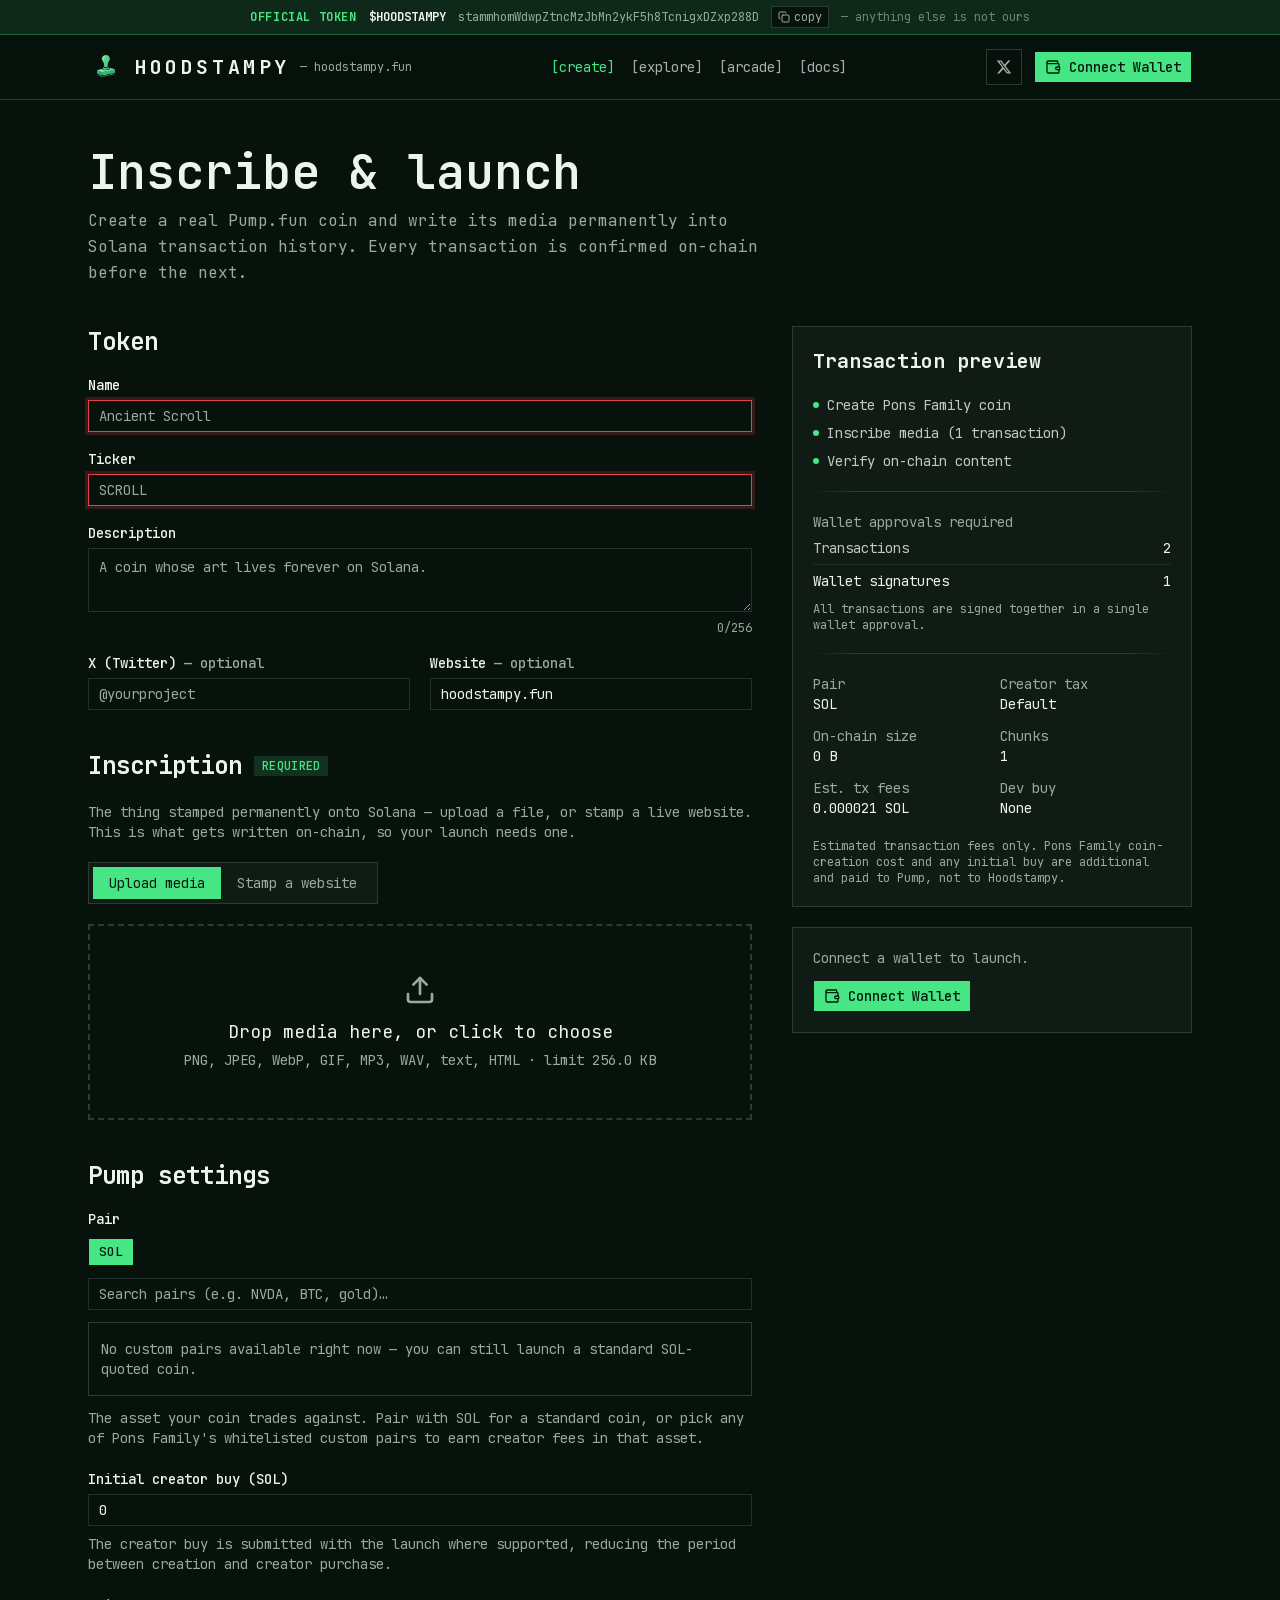
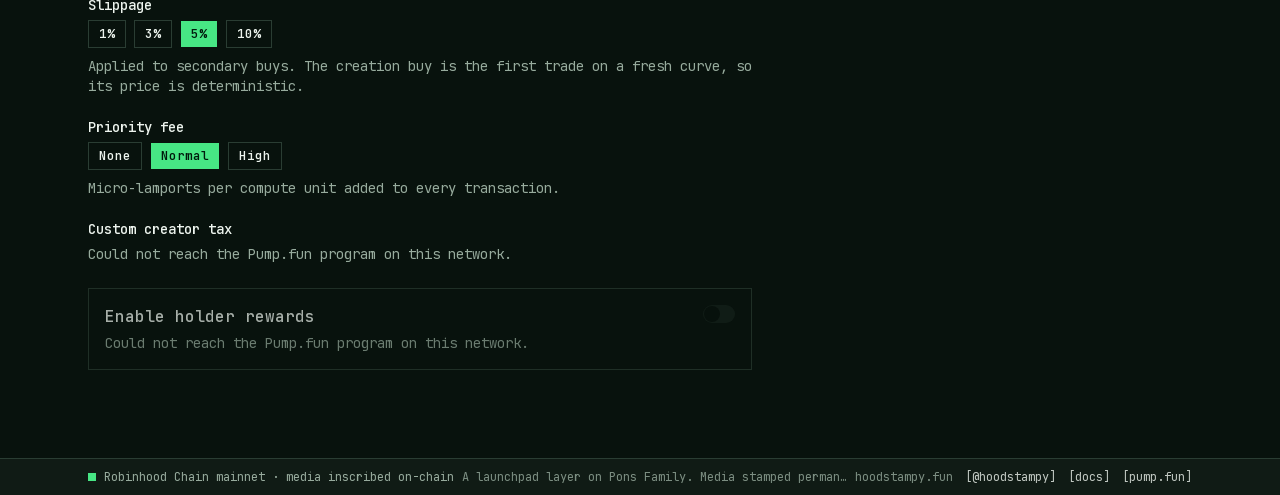
==== create/index.html @ 8aa6ef07 "Initial commit: Rebrand stampy.fun to Hoodstampy (Fix Vercel deploy)" ====
<!DOCTYPE html><html data-dpl-id="dpl_JHpAuzr3EAzLpMGfVhuZUvar9w6V" lang="en" class="jetbrains_mono_7ea1d0f9-module__6GV5LG__variable bg-background"><head><meta charSet="utf-8"/><meta name="viewport" content="width=device-width, initial-scale=1"/><link rel="preload" href="/assets/static/immutable/media/70bc3e132a0a741e-s.p.269kn9uafm0ti.woff2" as="font" crossorigin="" type="font/woff2"/><link rel="preload" as="image" href="/stampy-logo.png?dpl=dpl_JHpAuzr3EAzLpMGfVhuZUvar9w6V"/><link rel="stylesheet" href="/assets/static/immutable/chunks/0mllt7oy7x0sg.css" data-precedence="next"/><link rel="preload" as="script" fetchPriority="low" href="/assets/static/immutable/chunks/1-6nexkas0ve4.js"/><script src="/assets/static/immutable/chunks/2fa6h3xx-tjad.js" async=""></script><script src="/assets/static/immutable/chunks/3s_6slyhed89_.js" async=""></script><script src="/assets/static/immutable/chunks/40auuzo6gck6d.js" async=""></script><script src="/assets/static/immutable/chunks/turbopack-0ezb2askm-xp-.js" async=""></script><script src="/assets/static/immutable/chunks/2iioh_e6-hd6w.js" async="" crossorigin=""></script><script src="/assets/static/immutable/chunks/3nxid_y6b7e55.js" async="" crossorigin=""></script><script src="/assets/static/immutable/chunks/2_0ifntrn2rp6.js" async="" crossorigin=""></script><script src="/assets/static/immutable/chunks/22rjjztni6tfm.js" async="" crossorigin=""></script><script src="/assets/static/immutable/chunks/2w86rm_7s64op.js" async="" crossorigin=""></script><script src="/assets/static/immutable/chunks/20ri4q6pmw8iw.js" async="" crossorigin=""></script><script src="/assets/static/immutable/chunks/2h1fi_jb39t5-.js" async="" crossorigin=""></script><script src="/assets/static/immutable/chunks/1y3f5wk2cm43a.js" async="" crossorigin=""></script><script src="/assets/static/immutable/chunks/11dhwhdbx7qio.js" async="" crossorigin=""></script><script src="/assets/static/immutable/chunks/0b1qdammzdtd-.js" async="" crossorigin=""></script><script src="/assets/static/immutable/chunks/37lt818it0j36.js" async="" crossorigin=""></script><script src="/assets/static/immutable/chunks/1q97o_-gtl4ak.js" async="" crossorigin=""></script><meta name="theme-color" content="#0f1a15"/><meta name="color-scheme" content="dark"/><title>Create — Hoodstampy</title><meta name="description" content="Launch a native Pump.fun coin and inscribe its media permanently on Solana."/><meta name="generator" content="v0.app"/><link rel="icon" href="/stampy-logo.png"/><link rel="apple-touch-icon" href="/stampy-logo.png"/><meta name="next-size-adjust" content=""/><script src="/assets/static/immutable/chunks/0c0hxoamwjsbw.js" noModule=""></script></head><body class="antialiased"><div hidden=""><!--$--><!--/$--></div><div class="flex min-h-screen flex-col"><div class="border-b border-primary/30 bg-primary/10"><div class="mx-auto flex max-w-6xl flex-wrap items-center justify-center gap-x-3 gap-y-1 px-4 py-1.5 text-center font-mono text-xs"><span class="font-bold uppercase tracking-wider text-primary">Official token</span><a href="https://ponsfamily.com/coin/stammhomWdwpZtncMzJbMn2ykF5h8TcnigxDZxp288D" target="_blank" rel="noopener noreferrer" class="font-bold text-foreground underline-offset-2 hover:underline">$<!-- -->HOODSTAMPY</a><span class="hidden max-w-[46ch] truncate text-muted-foreground sm:inline">stammhomWdwpZtncMzJbMn2ykF5h8TcnigxDZxp288D</span><button type="button" aria-label="Copy official token mint address" class="inline-flex items-center gap-1 border border-border bg-background px-1.5 py-0.5 text-muted-foreground transition-colors hover:border-primary/50 hover:text-foreground"><svg xmlns="http://www.w3.org/2000/svg" width="24" height="24" viewBox="0 0 24 24" fill="none" stroke="currentColor" stroke-width="2" stroke-linecap="round" stroke-linejoin="round" class="lucide lucide-copy size-3" aria-hidden="true"><rect width="14" height="14" x="8" y="8" rx="2" ry="2"></rect><path d="M4 16c-1.1 0-2-.9-2-2V4c0-1.1.9-2 2-2h10c1.1 0 2 .9 2 2"></path></svg>copy</button><span class="hidden text-muted-foreground/70 md:inline" aria-hidden="true">— anything else is not ours</span></div></div><header class="sticky top-0 z-40 border-b border-border bg-background/85 backdrop-blur-sm"><div class="mx-auto flex h-16 max-w-6xl items-center justify-between px-4 sm:px-6"><div class="flex items-center gap-6"><a class="flex items-center gap-2.5" aria-label="Hoodstampy home" href="/"><img alt="" aria-hidden="true" width="36" height="36" decoding="async" data-nimg="1" class="size-9" style="color:transparent" src="/stampy-logo.png?dpl=dpl_JHpAuzr3EAzLpMGfVhuZUvar9w6V"/><span class="text-xl font-bold tracking-[0.18em] text-foreground">HOODSTAMPY</span><span class="hidden font-mono text-xs text-muted-foreground sm:inline">— hoodstampy.fun</span></a></div><nav class="hidden items-center gap-4 md:flex" aria-label="Primary"><a class="font-mono text-sm transition-colors text-primary" href="/create">[<!-- -->create<!-- -->]</a><a class="font-mono text-sm transition-colors text-foreground/70 hover:text-primary" href="/explore">[<!-- -->explore<!-- -->]</a><a class="font-mono text-sm transition-colors text-foreground/70 hover:text-primary" href="/games">[<!-- -->arcade<!-- -->]</a><a class="font-mono text-sm transition-colors text-foreground/70 hover:text-primary" href="/docs">[<!-- -->docs<!-- -->]</a></nav><div class="flex items-center gap-3"><a href="https://x.com/hoodstampy" target="_blank" rel="noopener noreferrer" aria-label="Hoodstampy on X (@hoodstampy)" class="inline-flex size-9 items-center justify-center rounded-sm border border-border text-foreground/70 transition-colors hover:text-primary"><svg viewBox="0 0 24 24" fill="currentColor" aria-hidden="true" class="size-4"><path d="M18.244 2.25h3.308l-7.227 8.26 8.502 11.24H16.17l-5.214-6.817L4.99 21.75H1.68l7.73-8.835L1.254 2.25H8.08l4.713 6.231 5.45-6.231Zm-1.161 17.52h1.833L7.084 4.126H5.117L17.083 19.77Z"></path></svg></a><div class="hidden sm:block"><button type="button" tabindex="0" data-slot="button" class="group/button inline-flex shrink-0 items-center justify-center rounded-lg border border-transparent bg-clip-padding text-sm font-medium whitespace-nowrap transition-all outline-none select-none focus-visible:border-ring focus-visible:ring-3 focus-visible:ring-ring/50 active:not-aria-[haspopup]:translate-y-px disabled:pointer-events-none disabled:opacity-50 aria-invalid:border-destructive aria-invalid:ring-3 aria-invalid:ring-destructive/20 dark:aria-invalid:border-destructive/50 dark:aria-invalid:ring-destructive/40 [&amp;_svg]:pointer-events-none [&amp;_svg]:shrink-0 [&amp;_svg:not([class*=&#x27;size-&#x27;])]:size-4 bg-primary text-primary-foreground hover:bg-primary/80 h-8 px-2.5 has-data-[icon=inline-end]:pr-2 has-data-[icon=inline-start]:pl-2 gap-2"><svg xmlns="http://www.w3.org/2000/svg" width="24" height="24" viewBox="0 0 24 24" fill="none" stroke="currentColor" stroke-width="2" stroke-linecap="round" stroke-linejoin="round" class="lucide lucide-wallet size-4" aria-hidden="true"><path d="M19 7V4a1 1 0 0 0-1-1H5a2 2 0 0 0 0 4h15a1 1 0 0 1 1 1v4h-3a2 2 0 0 0 0 4h3a1 1 0 0 0 1-1v-2a1 1 0 0 0-1-1"></path><path d="M3 5v14a2 2 0 0 0 2 2h15a1 1 0 0 0 1-1v-4"></path></svg>Connect Wallet</button></div><button class="inline-flex size-9 items-center justify-center rounded-sm border border-border md:hidden" aria-label="Open menu" aria-expanded="false"><svg xmlns="http://www.w3.org/2000/svg" width="24" height="24" viewBox="0 0 24 24" fill="none" stroke="currentColor" stroke-width="2" stroke-linecap="round" stroke-linejoin="round" class="lucide lucide-menu size-5" aria-hidden="true"><path d="M4 5h16"></path><path d="M4 12h16"></path><path d="M4 19h16"></path></svg></button></div></div></header><main class="flex-1"><div class="mx-auto max-w-6xl px-4 py-12 sm:px-6"><header class="mb-10 max-w-2xl"><h1 class="font-serif text-4xl font-semibold text-foreground sm:text-5xl">Inscribe &amp; launch</h1><p class="mt-3 leading-relaxed text-muted-foreground">Create a real Pump.fun coin and write its media permanently into Solana transaction history. Every transaction is confirmed on-chain before the next.</p></header><div class="grid gap-10 lg:grid-cols-[1fr_400px]"><div class="space-y-10"><section class="space-y-5"><h2 class="font-serif text-2xl text-foreground">Token</h2><div class="space-y-2"><label data-slot="label" class="flex items-center gap-2 text-sm leading-none font-medium select-none group-data-[disabled=true]:pointer-events-none group-data-[disabled=true]:opacity-50 peer-disabled:cursor-not-allowed peer-disabled:opacity-50" for="name">Name</label><input id="name" data-slot="input" maxLength="64" placeholder="Ancient Scroll" aria-invalid="true" class="h-8 w-full min-w-0 rounded-lg border border-input bg-transparent px-2.5 py-1 text-base transition-colors outline-none file:inline-flex file:h-6 file:border-0 file:bg-transparent file:text-sm file:font-medium file:text-foreground placeholder:text-muted-foreground focus-visible:border-ring focus-visible:ring-3 focus-visible:ring-ring/50 disabled:pointer-events-none disabled:cursor-not-allowed disabled:bg-input/50 disabled:opacity-50 aria-invalid:border-destructive aria-invalid:ring-3 aria-invalid:ring-destructive/20 md:text-sm dark:bg-input/30 dark:disabled:bg-input/80 dark:aria-invalid:border-destructive/50 dark:aria-invalid:ring-destructive/40" value=""/></div><div class="space-y-2"><label data-slot="label" class="flex items-center gap-2 text-sm leading-none font-medium select-none group-data-[disabled=true]:pointer-events-none group-data-[disabled=true]:opacity-50 peer-disabled:cursor-not-allowed peer-disabled:opacity-50" for="symbol">Ticker</label><input id="symbol" data-slot="input" maxLength="16" placeholder="SCROLL" aria-invalid="true" class="h-8 w-full min-w-0 rounded-lg border border-input bg-transparent px-2.5 py-1 text-base transition-colors outline-none file:inline-flex file:h-6 file:border-0 file:bg-transparent file:text-sm file:font-medium file:text-foreground placeholder:text-muted-foreground focus-visible:border-ring focus-visible:ring-3 focus-visible:ring-ring/50 disabled:pointer-events-none disabled:cursor-not-allowed disabled:bg-input/50 disabled:opacity-50 aria-invalid:border-destructive aria-invalid:ring-3 aria-invalid:ring-destructive/20 md:text-sm dark:bg-input/30 dark:disabled:bg-input/80 dark:aria-invalid:border-destructive/50 dark:aria-invalid:ring-destructive/40 font-mono" value=""/></div><div class="space-y-2"><label data-slot="label" class="flex items-center gap-2 text-sm leading-none font-medium select-none group-data-[disabled=true]:pointer-events-none group-data-[disabled=true]:opacity-50 peer-disabled:cursor-not-allowed peer-disabled:opacity-50" for="description">Description</label><textarea data-slot="textarea" class="flex field-sizing-content min-h-16 w-full rounded-lg border border-input bg-transparent px-2.5 py-2 text-base transition-colors outline-none placeholder:text-muted-foreground focus-visible:border-ring focus-visible:ring-3 focus-visible:ring-ring/50 disabled:cursor-not-allowed disabled:bg-input/50 disabled:opacity-50 aria-invalid:border-destructive aria-invalid:ring-3 aria-invalid:ring-destructive/20 md:text-sm dark:bg-input/30 dark:disabled:bg-input/80 dark:aria-invalid:border-destructive/50 dark:aria-invalid:ring-destructive/40" id="description" maxLength="256" placeholder="A coin whose art lives forever on Solana." rows="3"></textarea><p class="text-right text-xs text-muted-foreground">0<!-- -->/256</p></div><div class="grid gap-5 sm:grid-cols-2"><div class="space-y-2"><label data-slot="label" class="flex items-center gap-2 text-sm leading-none font-medium select-none group-data-[disabled=true]:pointer-events-none group-data-[disabled=true]:opacity-50 peer-disabled:cursor-not-allowed peer-disabled:opacity-50" for="twitter">X (Twitter) <span class="text-muted-foreground">— optional</span></label><input id="twitter" data-slot="input" placeholder="@yourproject" inputMode="url" aria-invalid="false" class="h-8 w-full min-w-0 rounded-lg border border-input bg-transparent px-2.5 py-1 text-base transition-colors outline-none file:inline-flex file:h-6 file:border-0 file:bg-transparent file:text-sm file:font-medium file:text-foreground placeholder:text-muted-foreground focus-visible:border-ring focus-visible:ring-3 focus-visible:ring-ring/50 disabled:pointer-events-none disabled:cursor-not-allowed disabled:bg-input/50 disabled:opacity-50 aria-invalid:border-destructive aria-invalid:ring-3 aria-invalid:ring-destructive/20 md:text-sm dark:bg-input/30 dark:disabled:bg-input/80 dark:aria-invalid:border-destructive/50 dark:aria-invalid:ring-destructive/40" value=""/></div><div class="space-y-2"><label data-slot="label" class="flex items-center gap-2 text-sm leading-none font-medium select-none group-data-[disabled=true]:pointer-events-none group-data-[disabled=true]:opacity-50 peer-disabled:cursor-not-allowed peer-disabled:opacity-50" for="website">Website <span class="text-muted-foreground">— optional</span></label><input id="website" data-slot="input" placeholder="yourproject.com" inputMode="url" aria-invalid="false" class="h-8 w-full min-w-0 rounded-lg border border-input bg-transparent px-2.5 py-1 text-base transition-colors outline-none file:inline-flex file:h-6 file:border-0 file:bg-transparent file:text-sm file:font-medium file:text-foreground placeholder:text-muted-foreground focus-visible:border-ring focus-visible:ring-3 focus-visible:ring-ring/50 disabled:pointer-events-none disabled:cursor-not-allowed disabled:bg-input/50 disabled:opacity-50 aria-invalid:border-destructive aria-invalid:ring-3 aria-invalid:ring-destructive/20 md:text-sm dark:bg-input/30 dark:disabled:bg-input/80 dark:aria-invalid:border-destructive/50 dark:aria-invalid:ring-destructive/40" value="hoodstampy.fun"/></div></div></section><section class="space-y-5"><div class="flex items-center gap-3"><h2 class="font-serif text-2xl text-foreground">Inscription</h2><span class="rounded-sm bg-primary/15 px-2 py-0.5 text-xs font-medium uppercase tracking-wide text-primary">Required</span></div><p class="text-sm text-muted-foreground">The thing stamped permanently onto Solana — upload a file, or stamp a live website. This is what gets written on-chain, so your launch needs one.</p><div role="tablist" aria-label="Inscription source" class="inline-flex rounded-md border border-border bg-card p-1"><button role="tab" type="button" aria-selected="true" class="rounded-sm px-4 py-1.5 text-sm transition-colors bg-primary text-primary-foreground">Upload media</button><button role="tab" type="button" aria-selected="false" class="rounded-sm px-4 py-1.5 text-sm transition-colors text-muted-foreground hover:text-foreground">Stamp a website</button></div><div class="space-y-4"><div role="button" tabindex="0" class="flex cursor-pointer flex-col items-center justify-center gap-3 rounded-md border-2 border-dashed px-6 py-12 text-center transition-colors border-border hover:border-primary/60"><svg xmlns="http://www.w3.org/2000/svg" width="24" height="24" viewBox="0 0 24 24" fill="none" stroke="currentColor" stroke-width="2" stroke-linecap="round" stroke-linejoin="round" class="lucide lucide-upload size-8 text-muted-foreground" aria-hidden="true"><path d="M12 3v12"></path><path d="m17 8-5-5-5 5"></path><path d="M21 15v4a2 2 0 0 1-2 2H5a2 2 0 0 1-2-2v-4"></path></svg><div><p class="text-lg text-foreground">Drop media here, or click to choose</p><p class="mt-1 text-sm text-muted-foreground">PNG, JPEG, WebP, GIF, MP3, WAV, text, HTML · limit 256.0 KB</p></div><input type="file" accept="image/png,image/jpeg,image/webp,image/gif,audio/mpeg,audio/wav,text/plain,text/html" class="hidden"/></div></div></section><section class="space-y-5"><h2 class="font-serif text-2xl text-foreground">Pump settings</h2><div class="space-y-6"><div class="space-y-3"><div class="flex items-center justify-between gap-2"><label data-slot="label" class="flex items-center gap-2 text-sm leading-none font-medium select-none group-data-[disabled=true]:pointer-events-none group-data-[disabled=true]:opacity-50 peer-disabled:cursor-not-allowed peer-disabled:opacity-50" for="pairSearch">Pair</label></div><div class="flex flex-wrap items-center gap-2"><button type="button" tabindex="0" data-slot="button" class="group/button inline-flex shrink-0 items-center justify-center border border-transparent bg-clip-padding font-medium whitespace-nowrap transition-all outline-none select-none focus-visible:border-ring focus-visible:ring-3 focus-visible:ring-ring/50 active:not-aria-[haspopup]:translate-y-px disabled:pointer-events-none disabled:opacity-50 aria-invalid:border-destructive aria-invalid:ring-3 aria-invalid:ring-destructive/20 dark:aria-invalid:border-destructive/50 dark:aria-invalid:ring-destructive/40 [&amp;_svg]:pointer-events-none [&amp;_svg]:shrink-0 bg-primary text-primary-foreground hover:bg-primary/80 h-7 gap-1 rounded-[min(var(--radius-md),12px)] px-2.5 text-[0.8rem] in-data-[slot=button-group]:rounded-lg has-data-[icon=inline-end]:pr-1.5 has-data-[icon=inline-start]:pl-1.5 [&amp;_svg:not([class*=&#x27;size-&#x27;])]:size-3.5">SOL</button></div><input id="pairSearch" data-slot="input" placeholder="Search pairs (e.g. NVDA, BTC, gold)…" class="h-8 w-full min-w-0 rounded-lg border border-input bg-transparent px-2.5 py-1 text-base transition-colors outline-none file:inline-flex file:h-6 file:border-0 file:bg-transparent file:text-sm file:font-medium file:text-foreground placeholder:text-muted-foreground focus-visible:border-ring focus-visible:ring-3 focus-visible:ring-ring/50 disabled:pointer-events-none disabled:cursor-not-allowed disabled:bg-input/50 disabled:opacity-50 aria-invalid:border-destructive aria-invalid:ring-3 aria-invalid:ring-destructive/20 md:text-sm dark:bg-input/30 dark:disabled:bg-input/80 dark:aria-invalid:border-destructive/50 dark:aria-invalid:ring-destructive/40" value=""/><div role="listbox" aria-label="Pump.fun custom pair" class="max-h-56 overflow-y-auto rounded-md border border-border bg-background p-1"><p class="px-2 py-3 text-sm text-muted-foreground">Loading Pump.fun custom pairs…</p></div><p class="text-sm text-muted-foreground">The asset your coin trades against. Pair with SOL for a standard coin, or pick any of Pump.fun&#x27;s whitelisted custom pairs to earn creator fees in that asset.</p></div><div class="space-y-2"><label data-slot="label" class="flex items-center gap-2 text-sm leading-none font-medium select-none group-data-[disabled=true]:pointer-events-none group-data-[disabled=true]:opacity-50 peer-disabled:cursor-not-allowed peer-disabled:opacity-50" for="initialBuy">Initial creator buy (SOL)</label><input id="initialBuy" data-slot="input" inputMode="decimal" placeholder="0" class="h-8 w-full min-w-0 rounded-lg border border-input bg-transparent px-2.5 py-1 text-base transition-colors outline-none file:inline-flex file:h-6 file:border-0 file:bg-transparent file:text-sm file:font-medium file:text-foreground placeholder:text-muted-foreground focus-visible:border-ring focus-visible:ring-3 focus-visible:ring-ring/50 disabled:pointer-events-none disabled:cursor-not-allowed disabled:bg-input/50 disabled:opacity-50 aria-invalid:border-destructive aria-invalid:ring-3 aria-invalid:ring-destructive/20 md:text-sm dark:bg-input/30 dark:disabled:bg-input/80 dark:aria-invalid:border-destructive/50 dark:aria-invalid:ring-destructive/40" value="0"/><p class="text-sm text-muted-foreground">The creator buy is submitted with the launch where supported, reducing the period between creation and creator purchase.</p></div><div class="space-y-2"><label data-slot="label" class="flex items-center gap-2 text-sm leading-none font-medium select-none group-data-[disabled=true]:pointer-events-none group-data-[disabled=true]:opacity-50 peer-disabled:cursor-not-allowed peer-disabled:opacity-50">Slippage</label><div class="flex flex-wrap gap-2"><button type="button" tabindex="0" data-slot="button" class="group/button inline-flex shrink-0 items-center justify-center border bg-clip-padding font-medium whitespace-nowrap transition-all outline-none select-none focus-visible:border-ring focus-visible:ring-3 focus-visible:ring-ring/50 active:not-aria-[haspopup]:translate-y-px disabled:pointer-events-none disabled:opacity-50 aria-invalid:border-destructive aria-invalid:ring-3 aria-invalid:ring-destructive/20 dark:aria-invalid:border-destructive/50 dark:aria-invalid:ring-destructive/40 [&amp;_svg]:pointer-events-none [&amp;_svg]:shrink-0 border-border bg-background hover:bg-muted hover:text-foreground aria-expanded:bg-muted aria-expanded:text-foreground dark:border-input dark:bg-input/30 dark:hover:bg-input/50 h-7 gap-1 rounded-[min(var(--radius-md),12px)] px-2.5 text-[0.8rem] in-data-[slot=button-group]:rounded-lg has-data-[icon=inline-end]:pr-1.5 has-data-[icon=inline-start]:pl-1.5 [&amp;_svg:not([class*=&#x27;size-&#x27;])]:size-3.5">1<!-- -->%</button><button type="button" tabindex="0" data-slot="button" class="group/button inline-flex shrink-0 items-center justify-center border bg-clip-padding font-medium whitespace-nowrap transition-all outline-none select-none focus-visible:border-ring focus-visible:ring-3 focus-visible:ring-ring/50 active:not-aria-[haspopup]:translate-y-px disabled:pointer-events-none disabled:opacity-50 aria-invalid:border-destructive aria-invalid:ring-3 aria-invalid:ring-destructive/20 dark:aria-invalid:border-destructive/50 dark:aria-invalid:ring-destructive/40 [&amp;_svg]:pointer-events-none [&amp;_svg]:shrink-0 border-border bg-background hover:bg-muted hover:text-foreground aria-expanded:bg-muted aria-expanded:text-foreground dark:border-input dark:bg-input/30 dark:hover:bg-input/50 h-7 gap-1 rounded-[min(var(--radius-md),12px)] px-2.5 text-[0.8rem] in-data-[slot=button-group]:rounded-lg has-data-[icon=inline-end]:pr-1.5 has-data-[icon=inline-start]:pl-1.5 [&amp;_svg:not([class*=&#x27;size-&#x27;])]:size-3.5">3<!-- -->%</button><button type="button" tabindex="0" data-slot="button" class="group/button inline-flex shrink-0 items-center justify-center border border-transparent bg-clip-padding font-medium whitespace-nowrap transition-all outline-none select-none focus-visible:border-ring focus-visible:ring-3 focus-visible:ring-ring/50 active:not-aria-[haspopup]:translate-y-px disabled:pointer-events-none disabled:opacity-50 aria-invalid:border-destructive aria-invalid:ring-3 aria-invalid:ring-destructive/20 dark:aria-invalid:border-destructive/50 dark:aria-invalid:ring-destructive/40 [&amp;_svg]:pointer-events-none [&amp;_svg]:shrink-0 bg-primary text-primary-foreground hover:bg-primary/80 h-7 gap-1 rounded-[min(var(--radius-md),12px)] px-2.5 text-[0.8rem] in-data-[slot=button-group]:rounded-lg has-data-[icon=inline-end]:pr-1.5 has-data-[icon=inline-start]:pl-1.5 [&amp;_svg:not([class*=&#x27;size-&#x27;])]:size-3.5">5<!-- -->%</button><button type="button" tabindex="0" data-slot="button" class="group/button inline-flex shrink-0 items-center justify-center border bg-clip-padding font-medium whitespace-nowrap transition-all outline-none select-none focus-visible:border-ring focus-visible:ring-3 focus-visible:ring-ring/50 active:not-aria-[haspopup]:translate-y-px disabled:pointer-events-none disabled:opacity-50 aria-invalid:border-destructive aria-invalid:ring-3 aria-invalid:ring-destructive/20 dark:aria-invalid:border-destructive/50 dark:aria-invalid:ring-destructive/40 [&amp;_svg]:pointer-events-none [&amp;_svg]:shrink-0 border-border bg-background hover:bg-muted hover:text-foreground aria-expanded:bg-muted aria-expanded:text-foreground dark:border-input dark:bg-input/30 dark:hover:bg-input/50 h-7 gap-1 rounded-[min(var(--radius-md),12px)] px-2.5 text-[0.8rem] in-data-[slot=button-group]:rounded-lg has-data-[icon=inline-end]:pr-1.5 has-data-[icon=inline-start]:pl-1.5 [&amp;_svg:not([class*=&#x27;size-&#x27;])]:size-3.5">10<!-- -->%</button></div><p class="text-sm text-muted-foreground">Applied to secondary buys. The creation buy is the first trade on a fresh curve, so its price is deterministic.</p></div><div class="space-y-2"><label data-slot="label" class="flex items-center gap-2 text-sm leading-none font-medium select-none group-data-[disabled=true]:pointer-events-none group-data-[disabled=true]:opacity-50 peer-disabled:cursor-not-allowed peer-disabled:opacity-50">Priority fee</label><div class="flex flex-wrap gap-2"><button type="button" tabindex="0" data-slot="button" class="group/button inline-flex shrink-0 items-center justify-center border bg-clip-padding font-medium whitespace-nowrap transition-all outline-none select-none focus-visible:border-ring focus-visible:ring-3 focus-visible:ring-ring/50 active:not-aria-[haspopup]:translate-y-px disabled:pointer-events-none disabled:opacity-50 aria-invalid:border-destructive aria-invalid:ring-3 aria-invalid:ring-destructive/20 dark:aria-invalid:border-destructive/50 dark:aria-invalid:ring-destructive/40 [&amp;_svg]:pointer-events-none [&amp;_svg]:shrink-0 border-border bg-background hover:bg-muted hover:text-foreground aria-expanded:bg-muted aria-expanded:text-foreground dark:border-input dark:bg-input/30 dark:hover:bg-input/50 h-7 gap-1 rounded-[min(var(--radius-md),12px)] px-2.5 text-[0.8rem] in-data-[slot=button-group]:rounded-lg has-data-[icon=inline-end]:pr-1.5 has-data-[icon=inline-start]:pl-1.5 [&amp;_svg:not([class*=&#x27;size-&#x27;])]:size-3.5">None</button><button type="button" tabindex="0" data-slot="button" class="group/button inline-flex shrink-0 items-center justify-center border border-transparent bg-clip-padding font-medium whitespace-nowrap transition-all outline-none select-none focus-visible:border-ring focus-visible:ring-3 focus-visible:ring-ring/50 active:not-aria-[haspopup]:translate-y-px disabled:pointer-events-none disabled:opacity-50 aria-invalid:border-destructive aria-invalid:ring-3 aria-invalid:ring-destructive/20 dark:aria-invalid:border-destructive/50 dark:aria-invalid:ring-destructive/40 [&amp;_svg]:pointer-events-none [&amp;_svg]:shrink-0 bg-primary text-primary-foreground hover:bg-primary/80 h-7 gap-1 rounded-[min(var(--radius-md),12px)] px-2.5 text-[0.8rem] in-data-[slot=button-group]:rounded-lg has-data-[icon=inline-end]:pr-1.5 has-data-[icon=inline-start]:pl-1.5 [&amp;_svg:not([class*=&#x27;size-&#x27;])]:size-3.5">Normal</button><button type="button" tabindex="0" data-slot="button" class="group/button inline-flex shrink-0 items-center justify-center border bg-clip-padding font-medium whitespace-nowrap transition-all outline-none select-none focus-visible:border-ring focus-visible:ring-3 focus-visible:ring-ring/50 active:not-aria-[haspopup]:translate-y-px disabled:pointer-events-none disabled:opacity-50 aria-invalid:border-destructive aria-invalid:ring-3 aria-invalid:ring-destructive/20 dark:aria-invalid:border-destructive/50 dark:aria-invalid:ring-destructive/40 [&amp;_svg]:pointer-events-none [&amp;_svg]:shrink-0 border-border bg-background hover:bg-muted hover:text-foreground aria-expanded:bg-muted aria-expanded:text-foreground dark:border-input dark:bg-input/30 dark:hover:bg-input/50 h-7 gap-1 rounded-[min(var(--radius-md),12px)] px-2.5 text-[0.8rem] in-data-[slot=button-group]:rounded-lg has-data-[icon=inline-end]:pr-1.5 has-data-[icon=inline-start]:pl-1.5 [&amp;_svg:not([class*=&#x27;size-&#x27;])]:size-3.5">High</button></div><p class="text-sm text-muted-foreground">Micro-lamports per compute unit added to every transaction.</p></div><div class="space-y-2"><div class="flex items-center justify-between gap-2"><label data-slot="label" class="flex items-center gap-2 text-sm leading-none font-medium select-none group-data-[disabled=true]:pointer-events-none group-data-[disabled=true]:opacity-50 peer-disabled:cursor-not-allowed peer-disabled:opacity-50" for="creatorTax">Custom creator tax</label></div><p class="text-sm text-muted-foreground">Checking Pump interface…</p></div><div class="flex items-start justify-between gap-4 rounded-md border border-border p-4 opacity-70"><div class="space-y-1"><label data-slot="label" class="flex items-center gap-2 font-medium select-none group-data-[disabled=true]:pointer-events-none group-data-[disabled=true]:opacity-50 peer-disabled:cursor-not-allowed peer-disabled:opacity-50 text-base" for="holderReward">Enable holder rewards</label><p class="text-sm text-muted-foreground">Checking Pump interface…</p></div><span data-disabled="" data-unchecked="" role="switch" tabindex="-1" aria-disabled="true" id="base-ui-_R_mkclubrbb_" aria-checked="false" data-slot="switch" data-size="default" class="peer group/switch relative inline-flex shrink-0 items-center rounded-full border border-transparent transition-all outline-none group-has-[:focus-visible]/field-label:border-transparent group-has-[:focus-visible]/field-label:ring-0 after:absolute after:-inset-x-3 after:-inset-y-2 focus-visible:border-ring focus-visible:ring-3 focus-visible:ring-ring/50 aria-invalid:border-destructive aria-invalid:ring-3 aria-invalid:ring-destructive/20 data-[size=default]:h-[18.4px] data-[size=default]:w-[32px] data-[size=sm]:h-[14px] data-[size=sm]:w-[24px] dark:aria-invalid:border-destructive/50 dark:aria-invalid:ring-destructive/40 data-checked:bg-primary data-unchecked:bg-input dark:data-unchecked:bg-input/80 data-disabled:cursor-not-allowed data-disabled:opacity-50"><span data-disabled="" data-unchecked="" data-slot="switch-thumb" class="pointer-events-none block rounded-full bg-background ring-0 transition-transform group-data-[size=default]/switch:size-4 group-data-[size=sm]/switch:size-3 group-data-[size=default]/switch:data-checked:translate-x-[calc(100%-2px)] group-data-[size=sm]/switch:data-checked:translate-x-[calc(100%-2px)] dark:data-checked:bg-primary-foreground group-data-[size=default]/switch:data-unchecked:translate-x-0 group-data-[size=sm]/switch:data-unchecked:translate-x-0 dark:data-unchecked:bg-foreground"></span></span><input disabled="" id="holderReward" style="clip-path:inset(50%);overflow:hidden;white-space:nowrap;border:0;padding:0;width:1px;height:1px;margin:-1px;position:fixed;top:0;left:0" tabindex="-1" type="checkbox" aria-hidden="true"/></div></div></section></div><div class="space-y-5 lg:sticky lg:top-24 lg:self-start"><div class="space-y-5 rounded-md border border-border bg-card p-5"><div class="flex items-center justify-between"><h3 class="font-serif text-xl text-card-foreground">Transaction preview</h3></div><ol class="space-y-2 text-sm"><li class="flex items-center gap-2 text-foreground/80"><span class="size-1.5 rounded-full bg-primary" aria-hidden="true"></span>Create Pump.fun coin</li><li class="flex items-center gap-2 text-foreground/80"><span class="size-1.5 rounded-full bg-primary" aria-hidden="true"></span>Inscribe media (1 transaction)</li><li class="flex items-center gap-2 text-foreground/80"><span class="size-1.5 rounded-full bg-primary" aria-hidden="true"></span>Verify on-chain content</li></ol><div class="rule-engraved"></div><div class="space-y-1.5 text-sm"><p class="text-muted-foreground">Wallet approvals required</p><div class="flex items-center justify-between font-mono"><span class="text-foreground/80">Transactions</span><span>2</span></div><div class="flex items-center justify-between border-t border-border/60 pt-1.5 font-mono text-foreground"><span>Wallet signatures</span><span>1</span></div><p class="pt-1 text-xs text-muted-foreground">All transactions are signed together in a single wallet approval.</p></div><div class="rule-engraved"></div><dl class="grid grid-cols-2 gap-x-4 gap-y-3 text-sm"><div><dt class="text-muted-foreground">Pair</dt><dd class="font-mono">SOL</dd></div><div><dt class="text-muted-foreground">Creator tax</dt><dd class="font-mono">Default</dd></div><div><dt class="text-muted-foreground">On-chain size</dt><dd class="font-mono">0 B</dd></div><div><dt class="text-muted-foreground">Chunks</dt><dd class="font-mono">1</dd></div><div><dt class="text-muted-foreground">Est. tx fees</dt><dd class="font-mono">0.000021<!-- --> SOL</dd></div><div><dt class="text-muted-foreground">Dev buy</dt><dd class="font-mono">None</dd></div></dl><p class="text-xs text-muted-foreground">Estimated transaction fees only. Pump.fun&#x27;s coin-creation cost and any initial buy are additional and paid to Pump, not to Hoodstampy.</p></div><div class="space-y-3 rounded-md border border-border bg-card p-5"><p class="text-sm text-muted-foreground">Connect a wallet to launch.</p><button type="button" tabindex="0" data-slot="button" class="group/button inline-flex shrink-0 items-center justify-center rounded-lg border border-transparent bg-clip-padding text-sm font-medium whitespace-nowrap transition-all outline-none select-none focus-visible:border-ring focus-visible:ring-3 focus-visible:ring-ring/50 active:not-aria-[haspopup]:translate-y-px disabled:pointer-events-none disabled:opacity-50 aria-invalid:border-destructive aria-invalid:ring-3 aria-invalid:ring-destructive/20 dark:aria-invalid:border-destructive/50 dark:aria-invalid:ring-destructive/40 [&amp;_svg]:pointer-events-none [&amp;_svg]:shrink-0 [&amp;_svg:not([class*=&#x27;size-&#x27;])]:size-4 bg-primary text-primary-foreground hover:bg-primary/80 h-8 px-2.5 has-data-[icon=inline-end]:pr-2 has-data-[icon=inline-start]:pl-2 gap-2"><svg xmlns="http://www.w3.org/2000/svg" width="24" height="24" viewBox="0 0 24 24" fill="none" stroke="currentColor" stroke-width="2" stroke-linecap="round" stroke-linejoin="round" class="lucide lucide-wallet size-4" aria-hidden="true"><path d="M19 7V4a1 1 0 0 0-1-1H5a2 2 0 0 0 0 4h15a1 1 0 0 1 1 1v4h-3a2 2 0 0 0 0 4h3a1 1 0 0 0 1-1v-2a1 1 0 0 0-1-1"></path><path d="M3 5v14a2 2 0 0 0 2 2h15a1 1 0 0 0 1-1v-4"></path></svg>Connect Wallet</button></div></div></div></div><!--$--><!--/$--></main><footer class="mt-10 border-t border-border bg-card"><div class="mx-auto flex max-w-6xl flex-col items-stretch gap-2 px-4 py-2.5 font-mono text-xs sm:flex-row sm:items-center sm:justify-between sm:px-6"><span class="flex items-center gap-2 text-muted-foreground"><span class="inline-block size-2 bg-primary" aria-hidden="true"></span>Robinhood Chain mainnet · media inscribed on-chain</span><span class="min-w-0 flex-1 truncate text-center text-muted-foreground/80">A launchpad layer on Pons Family. Media stamped permanently into Robinhood Chain transaction history — immutable once confirmed.</span><nav class="flex items-center gap-3 text-foreground/80" aria-label="Footer"><span class="text-muted-foreground/80">hoodstampy.fun</span><a href="https://x.com/hoodstampy" target="_blank" rel="noopener noreferrer" class="hover:text-primary">[@<!-- -->hoodstampy<!-- -->]</a><a class="hover:text-primary" href="/docs">[docs]</a><a href="https://ponsfamily.com" target="_blank" rel="noopener noreferrer" class="hover:text-primary">[pump.fun]</a></nav></div></footer></div><!--$!--><template data-dgst="BAILOUT_TO_CLIENT_SIDE_RENDERING"></template><!--/$--><script src="/assets/static/immutable/chunks/1-6nexkas0ve4.js" id="_R_" async=""></script><script>(self.__next_f=self.__next_f||[]).push([0])</script><script>self.__next_f.push([1,"1:\"$Sreact.fragment\"\n2:I[6442,[\"/assets/static/immutable/chunks/2iioh_e6-hd6w.js\",\"/assets/static/immutable/chunks/3nxid_y6b7e55.js\",\"/assets/static/immutable/chunks/2_0ifntrn2rp6.js\",\"/assets/static/immutable/chunks/22rjjztni6tfm.js\",\"/assets/static/immutable/chunks/2w86rm_7s64op.js\",\"/assets/static/immutable/chunks/20ri4q6pmw8iw.js\"],\"WalletProviders\"]\n3:I[76013,[\"/assets/static/immutable/chunks/2iioh_e6-hd6w.js\",\"/assets/static/immutable/chunks/3nxid_y6b7e55.js\",\"/assets/static/immutable/chunks/2_0ifntrn2rp6.js\",\"/assets/static/immutable/chunks/22rjjztni6tfm.js\",\"/assets/static/immutable/chunks/2w86rm_7s64op.js\",\"/assets/static/immutable/chunks/20ri4q6pmw8iw.js\"],\"TokenBanner\"]\n4:I[48303,[\"/assets/static/immutable/chunks/2iioh_e6-hd6w.js\",\"/assets/static/immutable/chunks/3nxid_y6b7e55.js\",\"/assets/static/immutable/chunks/2_0ifntrn2rp6.js\",\"/assets/static/immutable/chunks/22rjjztni6tfm.js\",\"/assets/static/immutable/chunks/2w86rm_7s64op.js\",\"/assets/static/immutable/chunks/20ri4q6pmw8iw.js\"],\"SiteHeader\"]\n5:I[11863,[\"/assets/static/immutable/chunks/2iioh_e6-hd6w.js\",\"/assets/static/immutable/chunks/3nxid_y6b7e55.js\",\"/assets/static/immutable/chunks/2_0ifntrn2rp6.js\",\"/assets/static/immutable/chunks/22rjjztni6tfm.js\",\"/assets/static/immutable/chunks/2w86rm_7s64op.js\",\"/assets/static/immutable/chunks/20ri4q6pmw8iw.js\"],\"default\"]\n6:I[82566,[\"/assets/static/immutable/chunks/2iioh_e6-hd6w.js\",\"/assets/static/immutable/chunks/3nxid_y6b7e55.js\",\"/assets/static/immutable/chunks/2_0ifntrn2rp6.js\",\"/assets/static/immutable/chunks/22rjjztni6tfm.js\",\"/assets/static/immutable/chunks/2w86rm_7s64op.js\",\"/assets/static/immutable/chunks/20ri4q6pmw8iw.js\"],\"default\"]\n7:I[73127,[\"/assets/static/immutable/chunks/2iioh_e6-hd6w.js\",\"/assets/static/immutable/chunks/3nxid_y6b7e55.js\",\"/assets/static/immutable/chunks/2_0ifntrn2rp6.js\",\"/assets/static/immutable/chunks/22rjjztni6tfm.js\",\"/assets/static/immutable/chunks/2w86rm_7s64op.js\",\"/assets/static/immutable/chunks/20ri4q6pmw8iw.js\"],\"\"]\n8:I[50409,[\"/assets/static/immutable/chunks/2iioh_e6-hd6w.js\",\"/assets/static/immutable/chunks/3nxid_y6b7e55.js\",\"/assets/static/immutable/chunks/2_0ifntrn2rp6.js\",\"/assets/static/immutable/chunks/22rjjztni6tfm.js\",\"/assets/static/immutable/chunks/2w86rm_7s64op.js\",\"/assets/static/immutable/chunks/20ri4q6pmw8iw.js\"],\"Analytics\"]\n14:I[30272,[\"/assets/static/immutable/chunks/2iioh_e6-hd6w.js\",\"/assets/static/immutable/chunks/3nxid_y6b7e55.js\",\"/assets/static/immutable/chunks/2_0ifntrn2rp6.js\",\"/assets/static/immutable/chunks/22rjjztni6tfm.js\",\"/assets/static/immutable/chunks/2w86rm_7s64op.js\",\"/assets/static/immutable/chunks/20ri4q6pmw8iw.js\"],\"default\",1]\n:HL[\"/assets/static/immutable/chunks/0mllt7oy7x0sg.css\",\"style\"]\n:HL[\"/assets/static/immutable/media/70bc3e132a0a741e-s.p.269kn9uafm0ti.woff2\",\"font\",{\"crossOrigin\":\"\",\"type\":\"font/woff2\"}]\n12:X\n0:{\"P\":null,\"c\":[\"\",\"create\"],\"q\":\"\",\"i\":false,\"f\":[[[\"\",{\"children\":[\"create\",{\"children\":[\"__PAGE__\",{},\"$undefined\",\"$undefined\",4608]},\"$undefined\",\"$undefined\",4608]},\"$undefined\",\"$undefined\",4624],[[\"$\",\"$1\",\"c\",{\"children\":[[[\"$\",\"link\",\"0\",{\"rel\":\"stylesheet\",\"href\":\"/assets/static/immutable/chunks/0mllt7oy7x0sg.css\",\"precedence\":\"next\",\"crossOrigin\":\"$undefined\",\"nonce\":\"$undefined\"}],[\"$\",\"script\",\"script-0\",{\"src\":\"/assets/static/immutable/chunks/2iioh_e6-hd6w.js\",\"async\":true,\"nonce\":\"$undefined\"}],[\"$\",\"script\",\"script-1\",{\"src\":\"/assets/static/immutable/chunks/3nxid_y6b7e55.js\",\"async\":true,\"nonce\":\"$undefined\"}],[\"$\",\"script\",\"script-2\",{\"src\":\"/assets/static/immutable/chunks/2_0ifntrn2rp6.js\",\"async\":true,\"nonce\":\"$undefined\"}],[\"$\",\"script\",\"script-3\",{\"src\":\"/assets/static/immutable/chunks/22rjjztni6tfm.js\",\"async\":true,\"nonce\":\"$undefined\"}],[\"$\",\"script\",\"script-4\",{\"src\":\"/assets/static/immutable/chunks/2w86rm_7s64op.js\",\"async\":true,\"nonce\":\"$undefined\"}],[\"$\",\"script\",\"script-5\",{\"src\":\"/assets/static/immutable/chunks/20ri4q6pmw8iw.js\",\"async\":true,\"nonce\":\"$undefined\"}]],[\"$\",\"html\",null,{\"lang\":\"en\",\"className\":\"jetbrains_mono_7ea1d0f9-module__6GV5LG__variable bg-background\",\"children\":[\"$\",\"body\",null,{\"className\":\"antialiased\",\"children\":[[\"$\",\"$L2\",null,{\"children\":[\"$\",\"div\",null,{\"className\":\"flex min-h-screen flex-col\",\"children\":[[\"$\",\"$L3\",null,{}],[\"$\",\"$L4\",null,{}],[\"$\",\"main\",null,{\"className\":\"flex-1\",\"children\":[\"$\",\"$L5\",null,{\"parallelRouterKey\":\"children\",\"error\":\"$undefined\",\"errorStyles\":\"$undefined\",\"errorScripts\":\"$undefined\",\"template\":[\"$\",\"$L6\",null,{}],\"templateStyles\":\"$undefined\",\"templateScripts\":\"$undefined\",\"notFound\":[[[\"$\",\"title\",null,{\"children\":\"404: This page could not be found.\"}],[\"$\",\"div\",null,{\"style\":{\"fontFamily\":\"system-ui,\\\"Segoe UI\\\",Roboto,Helvetica,Arial,sans-serif,\\\"Apple Color Emoji\\\",\\\"Segoe UI Emoji\\\"\",\"height\":\"100vh\",\"textAlign\":\"center\",\"display\":\"flex\",\"flexDirection\":\"column\",\"alignItems\":\"center\",\"justifyContent\":\"center\"},\"children\":[\"$\",\"div\",null,{\"children\":[[\"$\",\"style\",null,{\"dangerouslySetInnerHTML\":{\"__html\":\"body{color:#000;background:#fff;margin:0}.next-error-h1{border-right:1px solid rgba(0,0,0,.3)}@media (prefers-color-scheme:dark){body{color:#fff;background:#000}.next-error-h1{border-right:1px solid rgba(255,255,255,.3)}}\"}}],[\"$\",\"h1\",null,{\"className\":\"next-error-h1\",\"style\":{\"display\":\"inline-block\",\"margin\":\"0 20px 0 0\",\"padding\":\"0 23px 0 0\",\"fontSize\":24,\"fontWeight\":500,\"verticalAlign\":\"top\",\"lineHeight\":\"49px\"},\"children\":404}],[\"$\",\"div\",null,{\"style\":{\"display\":\"inline-block\"},\"children\":[\"$\",\"h2\",null,{\"style\":{\"fontSize\":14,\"fontWeight\":400,\"lineHeight\":\"49px\",\"margin\":0},\"children\":\"This page could not be found.\"}]}]]}]}]],[]],\"forbidden\":\"$undefined\",\"unauthorized\":\"$undefined\"}]}],[\"$\",\"footer\",null,{\"className\":\"mt-10 border-t border-border bg-card\",\"children\":[\"$\",\"div\",null,{\"className\":\"mx-auto flex max-w-6xl flex-col items-stretch gap-2 px-4 py-2.5 font-mono text-xs sm:flex-row sm:items-center sm:justify-between sm:px-6\",\"children\":[[\"$\",\"span\",null,{\"className\":\"flex items-center gap-2 text-muted-foreground\",\"children\":[[\"$\",\"span\",null,{\"className\":\"inline-block size-2 bg-primary\",\"aria-hidden\":true}],\"Robinhood Chain mainnet · media inscribed on-chain\"]}],[\"$\",\"span\",null,{\"className\":\"min-w-0 flex-1 truncate text-center text-muted-foreground/80\",\"children\":\"A launchpad layer on Pons Family. Media stamped permanently into Robinhood Chain transaction history — immutable once confirmed.\"}],[\"$\",\"nav\",null,{\"className\":\"flex items-center gap-3 text-foreground/80\",\"aria-label\":\"Footer\",\"children\":[[\"$\",\"span\",null,{\"className\":\"text-muted-foreground/80\",\"children\":\"hoodstampy.fun\"}],[\"$\",\"a\",null,{\"href\":\"https://x.com/hoodstampy\",\"target\":\"_blank\",\"rel\":\"noopener noreferrer\",\"className\":\"hover:text-primary\",\"children\":[\"[@\",\"hoodstampy\",\"]\"]}],[\"$\",\"$L7\",null,{\"href\":\"/docs\",\"className\":\"hover:text-primary\",\"children\":\"[docs]\"}],[\"$\",\"a\",null,{\"href\":\"https://ponsfamily.com\",\"target\":\"_blank\",\"rel\":\"noopener noreferrer\",\"className\":\"hover:text-primary\",\"children\":\"[pump.fun]\"}]]}]]}]}]]}]}],[\"$\",\"$L8\",null,{}]]}]}]]}],{\"children\":[[\"$\",\"$1\",\"c\",{\"children\":[null,[\"$\",\"$L5\",null,{\"parallelRouterKey\":\"children\",\"error\":\"$undefined\",\"errorStyles\":\"$undefined\",\"errorScripts\":\"$undefined\",\"template\":[\"$\",\"$L6\",null,{}],\"templateStyles\":\"$undefined\",\"templateScripts\":\"$undefined\",\"notFound\":\"$undefined\",\"forbidden\":\"$undefined\",\"unauthorized\":\"$undefined\"}]]}],{\"children\":[[\"$\",\"$1\",\"c\",{\"children\":[[\"$\",\"div\",null,{\"className\":\"mx-auto max-w-6xl px-4 py-12 sm:px-6\",\"children\":[[\"$\",\"header\",null,{\"className\":\"mb-10 max-w-2xl\",\"children\":[[\"$\",\"h1\",null,{\"className\":\"font-serif text-4xl font-semibold text-foreground sm:text-5xl\",\"children\":\"Inscribe \u0026 launch\"}],\"$L9\"]}],\"$La\"]}],[\"$Lb\",\"$Lc\",\"$Ld\",\"$Le\",\"$Lf\",\"$L10\"],\"$L11\"]}],{},null,false,null]},null,false,\"$12\"]},null,false,null],\"$L13\",false]],\"m\":\"$undefined\",\"G\":[\"$14\",[\"$L15\"]],\"S\":true,\"h\":null,\"r\":\"$undefined\",\"s\":\"$undefined\",\"a\":\"$undefined\",\"l\":\"$undefined\",\"p\":\"$undefined\",\"d\":\"$undefined\"}\n16:I[79908,[\"/assets/static/immutable/chunks/2iioh_e6-hd6w.js\",\"/assets/static/immutable/chunks/3nxid_y6b7e55.js\",\"/assets/static/immutable/chunks/2_0ifntrn2rp6.js\",\"/assets/static/immutable/chunks/22rjjztni6tfm.js\",\"/assets/static/immutable/chunks/2w86rm_7s64op.js\",\"/assets/static/immutable/chunks/20ri4q6pmw8iw.js\",\"/assets/static/immutable/chunks/2h1fi_jb39t5-.js\",\"/assets/static/immutable/chunks/1y3f5wk2cm43a.js\",\"/assets/static/immutable/chunks/11dhwhdbx7qio.js\",\"/assets/static/immutable/chunks/0b1qdammzdtd-.js\",\"/assets/static/immutable/chunks/37lt818it0j36.js\",\"/assets/static/immutable/chunks/1q97o_-gtl4ak.js\"],\"CreateForm\"]\n17:I[66998,[\"/assets/static/immutable/chunks/2iioh_e6-hd6w.js\",\"/assets/static/immutable/chunks/3nxid_y6b7e55.js\",\"/assets/static/immutable/chunks/2_0ifntrn2rp6.js\",\"/assets/static/immutable/chunks/22rjjztni6tfm.js\",\"/assets/static/immutable/chunks/2w86rm_7s64op.js\",\"/assets/static/immutable/chunks/20ri4q6pmw8iw.js\"],\"OutletBoundary\"]\n18:\"$Sreact.suspense\"\n1a:I[66998,[\"/assets/static/immutable/chunks/2iioh_e6-hd6w.js\",\"/assets/static/immutable/chunks/3nxid_y6b7e55.js\",\"/assets/static/immutable/chunks/2_0ifntrn2rp6.js\",\"/assets/static/immutable/chunks/22rjjztni6tfm.js\",\"/assets/static/immutable/chunks/2w86rm_7s64op.js\",\"/assets/static/immutable/chunks/20ri4q6pmw8iw.js\"],\"ViewportBoundary\"]\n1c:I[66998,[\"/assets/static/immutable/chunks/2iioh_e6-hd6w.js\",\"/assets/static/immutable/chunks/3nxid_y6b7e55.js\",\"/assets/static/immutable/chunks/2_0ifntrn2rp6.js\",\"/assets/static/immutable/chunks/22rjjztni6tfm.js\",\"/assets/static/immutable/chunks/2w86rm_7s64op.js\",\"/assets/static/immutable/chunks/20ri4q6pmw8iw.js\"],\"MetadataBoundary\"]\n9:[\"$\",\"p\",null,{\"className\":\"mt-3 leading-relaxed text-muted-foreground\",\"children\":\"Create a real Pump.fun coin and write its media permanently into Solana transaction history. Every transaction is confirmed on-chain before the next.\"}]\na:[\"$\",\"$L16\",null,{}]\nb:[\"$\",\"script\",\"script-0\",{\"src\":\"/assets/static/immutable/chunks/2h1fi_jb39t5-.js\",\"async\":true,\"nonce\":\"$undefined\"}]\nc:[\"$\",\"script\",\"script-1\",{\"src\":\"/assets/static/immutable/chunks/1y3f5wk2cm43a.js\",\"async\":true,\"nonce\":\"$undefined\"}]\nd:[\"$\",\"script\",\"script-2\",{\"src\":\"/assets/static/immutable/chunks/11dhwhdbx7qio.js\",\"async\":true,\"nonce\":\"$undefined\"}]\ne:[\"$\",\"script\",\"script-3\",{\"src\":\"/assets/static/immutable/chunks/0b1qdammzdtd-.js\",\"async\":true,\"nonce\":\"$undefined\"}]\nf:[\"$\",\"script\",\"script-4\",{\"src\":\"/assets/static/immutable/chunks/37lt818it0j36.js\",\"async\":true,\"nonce\":\"$undefined\"}]\n10:[\"$\",\"script\",\"script-5\",{\"src\":\"/assets/static/immutable/chunks/1q97o_-gtl4ak.js\",\"async\":true,\"nonce\":\"$undefined\"}]\n11:[\"$\",\"$L17\",null,{\"children\":[\"$\",\"$18\",null,{\"name\":\"Next.MetadataOutlet\",\"children\":\"$@19\"}]}]\n13:[\"$\",\"$1\",\"h\",{\"children\":[null,[\"$\",\"$L1a\",null,{\"children\":\"$L1b\"}],[\"$\",\"div\",null,{\"hidden\":true,\"children\":[\"$\",\"$L1c\",null,{\"children\":[\"$\",\"$18\",null,{\"name\":\"Next.Metadata\",\"children\":\"$L1d\"}]}]}],[\"$\",\"meta\",null,{\"name\":\"next-size-adjust\",\"content\":\"\"}]]}]\n15:[\"$\",\"link\",\"0\",{\"rel\":\"stylesheet\",\"href\":\"/assets/static/immutable/chunks/0mllt7oy7x0sg.css\",\"precedence\":\"next\",\"crossOrigin\":\"$undefined\",\"nonce\":\"$undefined\"}]\n12:C\n1b:[[\"$\",\"meta\",\"0\",{\"charSet\":\"utf-8\"}],[\"$\",\"meta\",\"1\",{\"name\":\"viewport\",\"content\":\"width=device-width, initial-scale=1\"}],[\"$\",\"meta\",\"2\",{\"name\":\"theme-color\",\"content\":\"#0f1a15\"}],[\"$\",\"meta\",\"3\",{\"name\":\"color-scheme\",\"content\":\"dark\"}]]\n1e:I[46802,[\"/assets/static/immutable/chunks/2iioh_e6-hd6w.js\",\"/assets/static/immutable/chunks/3nxid_y6b7e55.js\",\"/assets/static/immutable/chunks/2_0ifntrn2rp6.js\",\"/assets/static/immutable/chunks/22rjjztni6tfm.js\",\"/assets/static/immutable/chunks/2w86rm_7s64op.js\",\"/assets/static/immutable/chunks/20ri4q6pmw8iw.js\"],\"IconMark\"]\n19:null\n1d:[[\"$\",\"title\",\"0\",{\"children\":\"Create — Hoodstampy\"}],[\"$\",\"meta\",\"1\",{\"name\":\"description\",\"content\":\"Launch a native Pump.fun coin and inscribe its media permanently on Solana.\"}],[\"$\",\"meta\",\"2\",{\"name\":\"generator\",\"content\":\"v0.app\"}],[\"$\",\"link\",\"3\",{\"rel\":\"icon\",\"href\":\"/stampy-logo.png\"}],[\"$\",\"link\",\"4\",{\"rel\":\"apple-touch-icon\",\"href\":\"/stampy-logo.png\"}],[\"$\",\"$L1e\",\"5\",{}]]\n"])</script></body></html>
---- assets/static/immutable/chunks/0mllt7oy7x0sg.css ----
@import "https://fonts.googleapis.com/css2?family=DM+Sans:wght@400;500;700&display=swap";
@font-face{font-family:JetBrains Mono;font-style:normal;font-weight:100 800;font-display:swap;src:url(../media/13bf9871fe164e7f-s.3bz3aq452sydg.woff2)format("woff2");unicode-range:U+460-52F,U+1C80-1C8A,U+20B4,U+2DE0-2DFF,U+A640-A69F,U+FE2E-FE2F}@font-face{font-family:JetBrains Mono;font-style:normal;font-weight:100 800;font-display:swap;src:url(../media/cc545e633e20c56d-s.2sb9jzhmrh7ny.woff2)format("woff2");unicode-range:U+301,U+400-45F,U+490-491,U+4B0-4B1,U+2116}@font-face{font-family:JetBrains Mono;font-style:normal;font-weight:100 800;font-display:swap;src:url(../media/71b036adf157cdcf-s.343obqi851wr5.woff2)format("woff2");unicode-range:U+370-377,U+37A-37F,U+384-38A,U+38C,U+38E-3A1,U+3A3-3FF}@font-face{font-family:JetBrains Mono;font-style:normal;font-weight:100 800;font-display:swap;src:url(../media/89b21bb081cb7469-s.40kcwrf1wub16.woff2)format("woff2");unicode-range:U+102-103,U+110-111,U+128-129,U+168-169,U+1A0-1A1,U+1AF-1B0,U+300-301,U+303-304,U+308-309,U+323,U+329,U+1EA0-1EF9,U+20AB}@font-face{font-family:JetBrains Mono;font-style:normal;font-weight:100 800;font-display:swap;src:url(../media/3fe682a82f50d426-s.200l3jur7oygh.woff2)format("woff2");unicode-range:U+100-2BA,U+2BD-2C5,U+2C7-2CC,U+2CE-2D7,U+2DD-2FF,U+304,U+308,U+329,U+1D00-1DBF,U+1E00-1E9F,U+1EF2-1EFF,U+2020,U+20A0-20AB,U+20AD-20C0,U+2113,U+2C60-2C7F,U+A720-A7FF}@font-face{font-family:JetBrains Mono;font-style:normal;font-weight:100 800;font-display:swap;src:url(../media/70bc3e132a0a741e-s.p.269kn9uafm0ti.woff2)format("woff2");unicode-range:U+??,U+131,U+152-153,U+2BB-2BC,U+2C6,U+2DA,U+2DC,U+304,U+308,U+329,U+2000-206F,U+20AC,U+2122,U+2191,U+2193,U+2212,U+2215,U+FEFF,U+FFFD}@font-face{font-family:JetBrains Mono Fallback;src:local(Arial);ascent-override:75.79%;descent-override:22.29%;line-gap-override:0.0%;size-adjust:134.59%}.jetbrains_mono_7ea1d0f9-module__6GV5LG__className{font-family:JetBrains Mono,JetBrains Mono Fallback;font-style:normal}.jetbrains_mono_7ea1d0f9-module__6GV5LG__variable{--font-jetbrains-mono:"JetBrains Mono", "JetBrains Mono Fallback"}
@layer properties{@supports (((-webkit-hyphens:none)) and (not (margin-trim:inline))) or ((-moz-orient:inline) and (not (color:rgb(from red r g b)))){:root,:host{--shimmer-angle:20deg}*,:before,:after,::backdrop{--tw-translate-x:0;--tw-translate-y:0;--tw-translate-z:0;--tw-rotate-x:initial;--tw-rotate-y:initial;--tw-rotate-z:initial;--tw-skew-x:initial;--tw-skew-y:initial;--tw-space-y-reverse:0;--tw-divide-x-reverse:0;--tw-border-style:solid;--tw-divide-y-reverse:0;--tw-leading:initial;--tw-font-weight:initial;--tw-tracking:initial;--tw-shadow:0 0 #0000;--tw-shadow-color:initial;--tw-shadow-alpha:100%;--tw-inset-shadow:0 0 #0000;--tw-inset-shadow-color:initial;--tw-inset-shadow-alpha:100%;--tw-ring-color:initial;--tw-ring-shadow:0 0 #0000;--tw-inset-ring-color:initial;--tw-inset-ring-shadow:0 0 #0000;--tw-ring-inset:initial;--tw-ring-offset-width:0px;--tw-ring-offset-color:#fff;--tw-ring-offset-shadow:0 0 #0000;--tw-outline-style:solid;--tw-blur:initial;--tw-brightness:initial;--tw-contrast:initial;--tw-grayscale:initial;--tw-hue-rotate:initial;--tw-invert:initial;--tw-opacity:initial;--tw-saturate:initial;--tw-sepia:initial;--tw-drop-shadow:initial;--tw-drop-shadow-color:initial;--tw-drop-shadow-alpha:100%;--tw-drop-shadow-size:initial;--tw-backdrop-blur:initial;--tw-backdrop-brightness:initial;--tw-backdrop-contrast:initial;--tw-backdrop-grayscale:initial;--tw-backdrop-hue-rotate:initial;--tw-backdrop-invert:initial;--tw-backdrop-opacity:initial;--tw-backdrop-saturate:initial;--tw-backdrop-sepia:initial;--tw-duration:initial;--tw-content:"";--tw-animation-delay:0s;--tw-animation-direction:normal;--tw-animation-duration:initial;--tw-animation-fill-mode:none;--tw-animation-iteration-count:1;--tw-enter-blur:0;--tw-enter-opacity:1;--tw-enter-rotate:0;--tw-enter-scale:1;--tw-enter-translate-x:0;--tw-enter-translate-y:0;--tw-exit-blur:0;--tw-exit-opacity:1;--tw-exit-rotate:0;--tw-exit-scale:1;--tw-exit-translate-x:0;--tw-exit-translate-y:0;--scroll-fade-t:0px;--scroll-fade-b:0px;--scroll-fade-s:0px;--scroll-fade-e:0px;--scroll-fade-mask:initial;--shimmer-image:initial;--shimmer-text-fill:initial}}}@layer theme{:root,:host{--color-black:#000;--color-white:#fff;--spacing:.25rem;--container-xs:20rem;--container-sm:24rem;--container-md:28rem;--container-lg:32rem;--container-xl:36rem;--container-2xl:42rem;--container-6xl:72rem;--text-xs:.75rem;--text-xs--line-height:calc(1 / .75);--text-sm:.875rem;--text-sm--line-height:calc(1.25 / .875);--text-base:1rem;--text-base--line-height:calc(1.5 / 1);--text-lg:1.125rem;--text-lg--line-height:calc(1.75 / 1.125);--text-xl:1.25rem;--text-xl--line-height:calc(1.75 / 1.25);--text-2xl:1.5rem;--text-2xl--line-height:calc(2 / 1.5);--text-3xl:1.875rem;--text-3xl--line-height:calc(2.25 / 1.875);--text-4xl:2.25rem;--text-4xl--line-height:calc(2.5 / 2.25);--text-5xl:3rem;--text-5xl--line-height:1;--font-weight-medium:500;--font-weight-semibold:600;--font-weight-bold:700;--tracking-wide:.025em;--tracking-wider:.05em;--leading-tight:1.25;--leading-snug:1.375;--leading-relaxed:1.625;--radius-md:calc(var(--radius) * .8);--radius-4xl:2rem;--animate-spin:spin 1s linear infinite;--animate-pulse:pulse 2s cubic-bezier(.4, 0, .6, 1) infinite;--blur-xs:4px;--blur-sm:8px;--aspect-video:16 / 9;--default-transition-duration:.15s;--default-transition-timing-function:cubic-bezier(.4, 0, .2, 1);--default-font-family:var(--font-jetbrains-mono), ui-monospace, monospace;--default-mono-font-family:var(--font-jetbrains-mono), ui-monospace, monospace;--color-primary:var(--primary)}}@layer base{*,:after,:before,::backdrop{box-sizing:border-box;border:0 solid;margin:0;padding:0}::file-selector-button{box-sizing:border-box;border:0 solid;margin:0;padding:0}html,:host{-webkit-text-size-adjust:100%;tab-size:4;line-height:1.5;font-family:var(--default-font-family,-apple-system, BlinkMacSystemFont, "Segoe UI", Roboto, "Helvetica Neue", "Noto Sans", Arial, sans-serif, "Apple Color Emoji", "Segoe UI Emoji", "Segoe UI Symbol", "Noto Color Emoji");font-feature-settings:var(--default-font-feature-settings,normal);font-variation-settings:var(--default-font-variation-settings,normal);-webkit-tap-highlight-color:transparent}hr{height:0;color:inherit;border-top-width:1px}abbr:where([title]){-webkit-text-decoration:underline dotted;text-decoration:underline dotted}h1,h2,h3,h4,h5,h6{font-size:inherit;font-weight:inherit}a{color:inherit;-webkit-text-decoration:inherit;-webkit-text-decoration:inherit;-webkit-text-decoration:inherit;-webkit-text-decoration:inherit;text-decoration:inherit}b,strong{font-weight:bolder}code,kbd,samp,pre{font-family:var(--default-mono-font-family,ui-monospace, SFMono-Regular, Menlo, Monaco, Consolas, "Liberation Mono", "Courier New", monospace);font-feature-settings:var(--default-mono-font-feature-settings,normal);font-variation-settings:var(--default-mono-font-variation-settings,normal);font-size:1em}small{font-size:80%}sub,sup{vertical-align:baseline;font-size:75%;line-height:0;position:relative}sub{bottom:-.25em}sup{top:-.5em}table{text-indent:0;border-color:inherit;border-collapse:collapse}:-moz-focusring:where(:not(iframe)){outline:auto}progress{vertical-align:baseline}summary{display:list-item}ol,ul,menu{list-style:none}img,svg,video,canvas,audio,iframe,embed,object{vertical-align:middle;display:block}img,video{max-width:100%;height:auto}button,input,select,optgroup,textarea{font:inherit;font-feature-settings:inherit;font-variation-settings:inherit;letter-spacing:inherit;color:inherit;opacity:1;background-color:#0000;border-radius:0}::file-selector-button{font:inherit;font-feature-settings:inherit;font-variation-settings:inherit;letter-spacing:inherit;color:inherit;opacity:1;background-color:#0000;border-radius:0}:where(select:is([multiple],[size])) optgroup{font-weight:bolder}:where(select:is([multiple],[size])) optgroup option{padding-inline-start:20px}::file-selector-button{margin-inline-end:4px}::placeholder{opacity:1}@supports (not ((-webkit-appearance:-apple-pay-button))) or (contain-intrinsic-size:1px){::placeholder{color:currentColor}@supports (color:color-mix(in lab, red, red)){::placeholder{color:color-mix(in oklab, currentcolor 50%, transparent)}}}textarea{resize:vertical}::-webkit-search-decoration{-webkit-appearance:none}::-webkit-date-and-time-value{min-height:1lh;text-align:inherit}::-webkit-datetime-edit{display:inline-flex}::-webkit-datetime-edit-fields-wrapper{padding:0}::-webkit-datetime-edit{padding-block:0}::-webkit-datetime-edit-year-field{padding-block:0}::-webkit-datetime-edit-month-field{padding-block:0}::-webkit-datetime-edit-day-field{padding-block:0}::-webkit-datetime-edit-hour-field{padding-block:0}::-webkit-datetime-edit-minute-field{padding-block:0}::-webkit-datetime-edit-second-field{padding-block:0}::-webkit-datetime-edit-millisecond-field{padding-block:0}::-webkit-datetime-edit-meridiem-field{padding-block:0}::-webkit-calendar-picker-indicator{line-height:1}:-moz-ui-invalid{box-shadow:none}button,input:where([type=button],[type=reset],[type=submit]){appearance:button}::file-selector-button{appearance:button}::-webkit-inner-spin-button{height:auto}::-webkit-outer-spin-button{height:auto}[hidden]:where(:not([hidden=until-found])){display:none!important}*{border-color:var(--border);outline-color:var(--ring)}@supports (color:color-mix(in lab, red, red)){*{outline-color:color-mix(in oklab, var(--ring) 40%, transparent)}}html{background-color:var(--background)}body{background-color:var(--background);font-family:var(--font-jetbrains-mono), ui-monospace, monospace;color:var(--foreground);-webkit-font-smoothing:antialiased;-moz-osx-font-smoothing:grayscale}h1,h2,h3,h4{font-family:var(--font-jetbrains-mono), ui-monospace, monospace;--tw-font-weight:var(--font-weight-bold);font-weight:var(--font-weight-bold);letter-spacing:0}}@layer components{.rule-engraved{background-image:linear-gradient(to right, transparent, var(--border) 12%, var(--border) 88%, transparent);height:1px}}@layer utilities{.\@container\/card-header{container:card-header/inline-size}.pointer-events-none{pointer-events:none}.visible{visibility:visible}.sr-only{clip-path:inset(50%);white-space:nowrap;border-width:0;width:1px;height:1px;margin:-1px;padding:0;position:absolute;overflow:hidden}.absolute{position:absolute}.fixed{position:fixed}.relative{position:relative}.static{position:static}.sticky{position:sticky}.inset-0{inset:0}.top-0{top:0}.top-1\/2{top:50%}.top-2{top:calc(var(--spacing) * 2)}.top-24{top:calc(var(--spacing) * 24)}.right-0{right:0}.right-2{right:calc(var(--spacing) * 2)}.left-0{left:0}.left-1\/2{left:50%}.isolate{isolation:isolate}.z-10{z-index:10}.z-40{z-index:40}.z-50{z-index:50}.col-start-2{grid-column-start:2}.row-span-2{grid-row:span 2/span 2}.row-start-1{grid-row-start:1}.-mx-4{margin-inline:calc(var(--spacing) * -4)}.mx-1{margin-inline:var(--spacing)}.mx-auto{margin-inline:auto}.mt-0\.5{margin-top:calc(var(--spacing) * .5)}.mt-1{margin-top:var(--spacing)}.mt-1\.5{margin-top:calc(var(--spacing) * 1.5)}.mt-2{margin-top:calc(var(--spacing) * 2)}.mt-3{margin-top:calc(var(--spacing) * 3)}.mt-4{margin-top:calc(var(--spacing) * 4)}.mt-5{margin-top:calc(var(--spacing) * 5)}.mt-6{margin-top:calc(var(--spacing) * 6)}.mt-10{margin-top:calc(var(--spacing) * 10)}.mt-auto{margin-top:auto}.-mb-4{margin-bottom:calc(var(--spacing) * -4)}.mb-1{margin-bottom:var(--spacing)}.mb-3{margin-bottom:calc(var(--spacing) * 3)}.mb-6{margin-bottom:calc(var(--spacing) * 6)}.mb-8{margin-bottom:calc(var(--spacing) * 8)}.mb-10{margin-bottom:calc(var(--spacing) * 10)}.-ml-px{margin-left:-1px}.ml-auto{margin-left:auto}.line-clamp-2{-webkit-line-clamp:2;-webkit-box-orient:vertical;display:-webkit-box;overflow:hidden}.line-clamp-3{-webkit-line-clamp:3;-webkit-box-orient:vertical;display:-webkit-box;overflow:hidden}.block{display:block}.flex{display:flex}.grid{display:grid}.hidden{display:none}.inline{display:inline}.inline-block{display:inline-block}.inline-flex{display:inline-flex}.table{display:table}.field-sizing-content{field-sizing:content}.aspect-square{aspect-ratio:1}.aspect-video{aspect-ratio:var(--aspect-video)}.size-1{width:var(--spacing);height:var(--spacing)}.size-1\.5{width:calc(var(--spacing) * 1.5);height:calc(var(--spacing) * 1.5)}.size-2{width:calc(var(--spacing) * 2);height:calc(var(--spacing) * 2)}.size-3{width:calc(var(--spacing) * 3);height:calc(var(--spacing) * 3)}.size-3\.5{width:calc(var(--spacing) * 3.5);height:calc(var(--spacing) * 3.5)}.size-4{width:calc(var(--spacing) * 4);height:calc(var(--spacing) * 4)}.size-5{width:calc(var(--spacing) * 5);height:calc(var(--spacing) * 5)}.size-6{width:calc(var(--spacing) * 6);height:calc(var(--spacing) * 6)}.size-7{width:calc(var(--spacing) * 7);height:calc(var(--spacing) * 7)}.size-8{width:calc(var(--spacing) * 8);height:calc(var(--spacing) * 8)}.size-9{width:calc(var(--spacing) * 9);height:calc(var(--spacing) * 9)}.size-12{width:calc(var(--spacing) * 12);height:calc(var(--spacing) * 12)}.size-14{width:calc(var(--spacing) * 14);height:calc(var(--spacing) * 14)}.size-40{width:calc(var(--spacing) * 40);height:calc(var(--spacing) * 40)}.size-\[104px\]{width:104px;height:104px}.size-full{width:100%;height:100%}.h-2{height:calc(var(--spacing) * 2)}.h-4{height:calc(var(--spacing) * 4)}.h-5{height:calc(var(--spacing) * 5)}.h-6{height:calc(var(--spacing) * 6)}.h-7{height:calc(var(--spacing) * 7)}.h-8{height:calc(var(--spacing) * 8)}.h-9{height:calc(var(--spacing) * 9)}.h-16{height:calc(var(--spacing) * 16)}.h-40{height:calc(var(--spacing) * 40)}.h-64{height:calc(var(--spacing) * 64)}.h-72{height:calc(var(--spacing) * 72)}.h-\[460px\]{height:460px}.h-full{height:100%}.max-h-56{max-height:calc(var(--spacing) * 56)}.max-h-64{max-height:calc(var(--spacing) * 64)}.max-h-96{max-height:calc(var(--spacing) * 96)}.max-h-\[85vh\]{max-height:85vh}.min-h-16{min-height:calc(var(--spacing) * 16)}.min-h-screen{min-height:100vh}.w-48{width:calc(var(--spacing) * 48)}.w-fit{width:fit-content}.w-full{width:100%}.w-max{width:max-content}.w-px{width:1px}.max-w-2xl{max-width:var(--container-2xl)}.max-w-6xl{max-width:var(--container-6xl)}.max-w-28{max-width:calc(var(--spacing) * 28)}.max-w-32{max-width:calc(var(--spacing) * 32)}.max-w-40{max-width:calc(var(--spacing) * 40)}.max-w-\[46ch\]{max-width:46ch}.max-w-\[calc\(100\%-2rem\)\]{max-width:calc(100% - 2rem)}.max-w-md{max-width:var(--container-md)}.max-w-sm{max-width:var(--container-sm)}.max-w-xl{max-width:var(--container-xl)}.max-w-xs{max-width:var(--container-xs)}.min-w-0{min-width:0}.flex-1{flex:1}.shrink-0{flex-shrink:0}.grow{flex-grow:1}.origin-top-left{transform-origin:0 0}.-translate-x-1\/2{--tw-translate-x:calc(calc(1 / 2 * 100%) * -1);translate:var(--tw-translate-x) var(--tw-translate-y)}.-translate-y-1\/2{--tw-translate-y:calc(calc(1 / 2 * 100%) * -1);translate:var(--tw-translate-x) var(--tw-translate-y)}.transform{transform:var(--tw-rotate-x,) var(--tw-rotate-y,) var(--tw-rotate-z,) var(--tw-skew-x,) var(--tw-skew-y,)}.animate-pulse{animation:var(--animate-pulse)}.animate-spin{animation:var(--animate-spin)}.cursor-pointer{cursor:pointer}.cursor-wait{cursor:wait}.touch-none{touch-action:none}.resize{resize:both}.resize-none{resize:none}.scroll-mt-24{scroll-margin-top:calc(var(--spacing) * 24)}.list-decimal{list-style-type:decimal}.list-disc{list-style-type:disc}.auto-rows-min{grid-auto-rows:min-content}.grid-cols-1{grid-template-columns:repeat(1,minmax(0,1fr))}.grid-cols-2{grid-template-columns:repeat(2,minmax(0,1fr))}.flex-col{flex-direction:column}.flex-col-reverse{flex-direction:column-reverse}.flex-wrap{flex-wrap:wrap}.items-baseline{align-items:baseline}.items-center{align-items:center}.items-end{align-items:flex-end}.items-start{align-items:flex-start}.items-stretch{align-items:stretch}.justify-between{justify-content:space-between}.justify-center{justify-content:center}.justify-end{justify-content:flex-end}.gap-\(--card-spacing\){gap:var(--card-spacing)}.gap-1{gap:var(--spacing)}.gap-1\.5{gap:calc(var(--spacing) * 1.5)}.gap-2{gap:calc(var(--spacing) * 2)}.gap-2\.5{gap:calc(var(--spacing) * 2.5)}.gap-3{gap:calc(var(--spacing) * 3)}.gap-4{gap:calc(var(--spacing) * 4)}.gap-5{gap:calc(var(--spacing) * 5)}.gap-6{gap:calc(var(--spacing) * 6)}.gap-10{gap:calc(var(--spacing) * 10)}.gap-px{gap:1px}:where(.space-y-0\.5>:not(:last-child)){--tw-space-y-reverse:0;margin-block-start:calc(calc(var(--spacing) * .5) * var(--tw-space-y-reverse));margin-block-end:calc(calc(var(--spacing) * .5) * calc(1 - var(--tw-space-y-reverse)))}:where(.space-y-1>:not(:last-child)){--tw-space-y-reverse:0;margin-block-start:calc(var(--spacing) * var(--tw-space-y-reverse));margin-block-end:calc(var(--spacing) * calc(1 - var(--tw-space-y-reverse)))}:where(.space-y-1\.5>:not(:last-child)){--tw-space-y-reverse:0;margin-block-start:calc(calc(var(--spacing) * 1.5) * var(--tw-space-y-reverse));margin-block-end:calc(calc(var(--spacing) * 1.5) * calc(1 - var(--tw-space-y-reverse)))}:where(.space-y-2>:not(:last-child)){--tw-space-y-reverse:0;margin-block-start:calc(calc(var(--spacing) * 2) * var(--tw-space-y-reverse));margin-block-end:calc(calc(var(--spacing) * 2) * calc(1 - var(--tw-space-y-reverse)))}:where(.space-y-3>:not(:last-child)){--tw-space-y-reverse:0;margin-block-start:calc(calc(var(--spacing) * 3) * var(--tw-space-y-reverse));margin-block-end:calc(calc(var(--spacing) * 3) * calc(1 - var(--tw-space-y-reverse)))}:where(.space-y-4>:not(:last-child)){--tw-space-y-reverse:0;margin-block-start:calc(calc(var(--spacing) * 4) * var(--tw-space-y-reverse));margin-block-end:calc(calc(var(--spacing) * 4) * calc(1 - var(--tw-space-y-reverse)))}:where(.space-y-5>:not(:last-child)){--tw-space-y-reverse:0;margin-block-start:calc(calc(var(--spacing) * 5) * var(--tw-space-y-reverse));margin-block-end:calc(calc(var(--spacing) * 5) * calc(1 - var(--tw-space-y-reverse)))}:where(.space-y-6>:not(:last-child)){--tw-space-y-reverse:0;margin-block-start:calc(calc(var(--spacing) * 6) * var(--tw-space-y-reverse));margin-block-end:calc(calc(var(--spacing) * 6) * calc(1 - var(--tw-space-y-reverse)))}:where(.space-y-10>:not(:last-child)){--tw-space-y-reverse:0;margin-block-start:calc(calc(var(--spacing) * 10) * var(--tw-space-y-reverse));margin-block-end:calc(calc(var(--spacing) * 10) * calc(1 - var(--tw-space-y-reverse)))}.gap-x-3{column-gap:calc(var(--spacing) * 3)}.gap-x-4{column-gap:calc(var(--spacing) * 4)}.gap-y-1{row-gap:var(--spacing)}.gap-y-2{row-gap:calc(var(--spacing) * 2)}.gap-y-3{row-gap:calc(var(--spacing) * 3)}:where(.divide-x>:not(:last-child)){--tw-divide-x-reverse:0;border-inline-style:var(--tw-border-style);border-inline-start-width:calc(1px * var(--tw-divide-x-reverse));border-inline-end-width:calc(1px * calc(1 - var(--tw-divide-x-reverse)))}:where(.divide-y>:not(:last-child)){--tw-divide-y-reverse:0;border-bottom-style:var(--tw-border-style);border-top-style:var(--tw-border-style);border-top-width:calc(1px * var(--tw-divide-y-reverse));border-bottom-width:calc(1px * calc(1 - var(--tw-divide-y-reverse)))}:where(.divide-border>:not(:last-child)){border-color:var(--border)}.self-start{align-self:flex-start}.justify-self-end{justify-self:flex-end}.truncate{text-overflow:ellipsis;white-space:nowrap;overflow:hidden}.overflow-hidden{overflow:hidden}.overflow-x-auto{overflow-x:auto}.overflow-y-auto{overflow-y:auto}.rounded{border-radius:.25rem}.rounded-4xl{border-radius:var(--radius-4xl)}.rounded-\[min\(var\(--radius-md\)\,10px\)\]{border-radius:min(var(--radius-md), 10px)}.rounded-\[min\(var\(--radius-md\)\,12px\)\]{border-radius:min(var(--radius-md), 12px)}.rounded-full{border-radius:3.40282e38px}.rounded-lg{border-radius:var(--radius)}.rounded-md{border-radius:calc(var(--radius) * .8)}.rounded-sm{border-radius:calc(var(--radius) * .6)}.rounded-xl{border-radius:calc(var(--radius) * 1.4)}.rounded-t-xl{border-top-left-radius:calc(var(--radius) * 1.4);border-top-right-radius:calc(var(--radius) * 1.4)}.rounded-b-xl{border-bottom-right-radius:calc(var(--radius) * 1.4);border-bottom-left-radius:calc(var(--radius) * 1.4)}.border{border-style:var(--tw-border-style);border-width:1px}.border-0{border-style:var(--tw-border-style);border-width:0}.border-2{border-style:var(--tw-border-style);border-width:2px}.border-t{border-top-style:var(--tw-border-style);border-top-width:1px}.border-r{border-right-style:var(--tw-border-style);border-right-width:1px}.border-b{border-bottom-style:var(--tw-border-style);border-bottom-width:1px}.border-l{border-left-style:var(--tw-border-style);border-left-width:1px}.border-dashed{--tw-border-style:dashed;border-style:dashed}.border-border,.border-border\/60{border-color:var(--border)}@supports (color:color-mix(in lab, red, red)){.border-border\/60{border-color:color-mix(in oklab, var(--border) 60%, transparent)}}.border-destructive,.border-destructive\/40{border-color:var(--destructive)}@supports (color:color-mix(in lab, red, red)){.border-destructive\/40{border-color:color-mix(in oklab, var(--destructive) 40%, transparent)}}.border-input{border-color:var(--input)}.border-primary,.border-primary\/30{border-color:var(--primary)}@supports (color:color-mix(in lab, red, red)){.border-primary\/30{border-color:color-mix(in oklab, var(--primary) 30%, transparent)}}.border-primary\/40{border-color:var(--primary)}@supports (color:color-mix(in lab, red, red)){.border-primary\/40{border-color:color-mix(in oklab, var(--primary) 40%, transparent)}}.border-primary\/50{border-color:var(--primary)}@supports (color:color-mix(in lab, red, red)){.border-primary\/50{border-color:color-mix(in oklab, var(--primary) 50%, transparent)}}.border-primary\/60{border-color:var(--primary)}@supports (color:color-mix(in lab, red, red)){.border-primary\/60{border-color:color-mix(in oklab, var(--primary) 60%, transparent)}}.border-ring{border-color:var(--ring)}.border-transparent{border-color:#0000}.bg-background,.bg-background\/85{background-color:var(--background)}@supports (color:color-mix(in lab, red, red)){.bg-background\/85{background-color:color-mix(in oklab, var(--background) 85%, transparent)}}.bg-black{background-color:var(--color-black)}.bg-black\/10{background-color:#0000001a}@supports (color:color-mix(in lab, red, red)){.bg-black\/10{background-color:color-mix(in oklab, var(--color-black) 10%, transparent)}}.bg-border{background-color:var(--border)}.bg-card,.bg-card\/40{background-color:var(--card)}@supports (color:color-mix(in lab, red, red)){.bg-card\/40{background-color:color-mix(in oklab, var(--card) 40%, transparent)}}.bg-destructive,.bg-destructive\/5{background-color:var(--destructive)}@supports (color:color-mix(in lab, red, red)){.bg-destructive\/5{background-color:color-mix(in oklab, var(--destructive) 5%, transparent)}}.bg-destructive\/10{background-color:var(--destructive)}@supports (color:color-mix(in lab, red, red)){.bg-destructive\/10{background-color:color-mix(in oklab, var(--destructive) 10%, transparent)}}.bg-muted,.bg-muted\/50{background-color:var(--muted)}@supports (color:color-mix(in lab, red, red)){.bg-muted\/50{background-color:color-mix(in oklab, var(--muted) 50%, transparent)}}.bg-popover{background-color:var(--popover)}.bg-primary,.bg-primary\/5{background-color:var(--primary)}@supports (color:color-mix(in lab, red, red)){.bg-primary\/5{background-color:color-mix(in oklab, var(--primary) 5%, transparent)}}.bg-primary\/10{background-color:var(--primary)}@supports (color:color-mix(in lab, red, red)){.bg-primary\/10{background-color:color-mix(in oklab, var(--primary) 10%, transparent)}}.bg-primary\/15{background-color:var(--primary)}@supports (color:color-mix(in lab, red, red)){.bg-primary\/15{background-color:color-mix(in oklab, var(--primary) 15%, transparent)}}.bg-secondary,.bg-secondary\/40{background-color:var(--secondary)}@supports (color:color-mix(in lab, red, red)){.bg-secondary\/40{background-color:color-mix(in oklab, var(--secondary) 40%, transparent)}}.bg-titlebar{background-color:var(--titlebar)}.bg-transparent{background-color:#0000}.bg-white{background-color:var(--color-white)}.bg-clip-padding{background-clip:padding-box}.object-contain{object-fit:contain}.object-cover{object-fit:cover}.p-\(--card-spacing\){padding:var(--card-spacing)}.p-1{padding:var(--spacing)}.p-3{padding:calc(var(--spacing) * 3)}.p-4{padding:calc(var(--spacing) * 4)}.p-5{padding:calc(var(--spacing) * 5)}.p-6{padding:calc(var(--spacing) * 6)}.p-8{padding:calc(var(--spacing) * 8)}.px-\(--card-spacing\){padding-inline:var(--card-spacing)}.px-1{padding-inline:var(--spacing)}.px-1\.5{padding-inline:calc(var(--spacing) * 1.5)}.px-2{padding-inline:calc(var(--spacing) * 2)}.px-2\.5{padding-inline:calc(var(--spacing) * 2.5)}.px-3{padding-inline:calc(var(--spacing) * 3)}.px-4{padding-inline:calc(var(--spacing) * 4)}.px-6{padding-inline:calc(var(--spacing) * 6)}.py-\(--card-spacing\){padding-block:var(--card-spacing)}.py-0\.5{padding-block:calc(var(--spacing) * .5)}.py-1{padding-block:var(--spacing)}.py-1\.5{padding-block:calc(var(--spacing) * 1.5)}.py-2{padding-block:calc(var(--spacing) * 2)}.py-2\.5{padding-block:calc(var(--spacing) * 2.5)}.py-3{padding-block:calc(var(--spacing) * 3)}.py-6{padding-block:calc(var(--spacing) * 6)}.py-8{padding-block:calc(var(--spacing) * 8)}.py-10{padding-block:calc(var(--spacing) * 10)}.py-12{padding-block:calc(var(--spacing) * 12)}.py-16{padding-block:calc(var(--spacing) * 16)}.py-20{padding-block:calc(var(--spacing) * 20)}.py-24{padding-block:calc(var(--spacing) * 24)}.pt-0\.5{padding-top:calc(var(--spacing) * .5)}.pt-1{padding-top:var(--spacing)}.pt-1\.5{padding-top:calc(var(--spacing) * 1.5)}.pt-4{padding-top:calc(var(--spacing) * 4)}.pl-5{padding-left:calc(var(--spacing) * 5)}.text-center{text-align:center}.text-left{text-align:left}.text-right{text-align:right}.font-mono,.font-serif{font-family:var(--font-jetbrains-mono), ui-monospace, monospace}.text-2xl{font-size:var(--text-2xl);line-height:var(--tw-leading,var(--text-2xl--line-height))}.text-3xl{font-size:var(--text-3xl);line-height:var(--tw-leading,var(--text-3xl--line-height))}.text-4xl{font-size:var(--text-4xl);line-height:var(--tw-leading,var(--text-4xl--line-height))}.text-base{font-size:var(--text-base);line-height:var(--tw-leading,var(--text-base--line-height))}.text-lg{font-size:var(--text-lg);line-height:var(--tw-leading,var(--text-lg--line-height))}.text-sm{font-size:var(--text-sm);line-height:var(--tw-leading,var(--text-sm--line-height))}.text-xl{font-size:var(--text-xl);line-height:var(--tw-leading,var(--text-xl--line-height))}.text-xs{font-size:var(--text-xs);line-height:var(--tw-leading,var(--text-xs--line-height))}.text-\[0\.8em\]{font-size:.8em}.text-\[0\.8rem\]{font-size:.8rem}.text-\[10px\]{font-size:10px}.text-\[11px\]{font-size:11px}.leading-none{--tw-leading:1;line-height:1}.leading-relaxed{--tw-leading:var(--leading-relaxed);line-height:var(--leading-relaxed)}.leading-snug{--tw-leading:var(--leading-snug);line-height:var(--leading-snug)}.leading-tight{--tw-leading:var(--leading-tight);line-height:var(--leading-tight)}.font-bold{--tw-font-weight:var(--font-weight-bold);font-weight:var(--font-weight-bold)}.font-medium{--tw-font-weight:var(--font-weight-medium);font-weight:var(--font-weight-medium)}.font-semibold{--tw-font-weight:var(--font-weight-semibold);font-weight:var(--font-weight-semibold)}.tracking-\[0\.15em\]{--tw-tracking:.15em;letter-spacing:.15em}.tracking-\[0\.18em\]{--tw-tracking:.18em;letter-spacing:.18em}.tracking-wide{--tw-tracking:var(--tracking-wide);letter-spacing:var(--tracking-wide)}.tracking-wider{--tw-tracking:var(--tracking-wider);letter-spacing:var(--tracking-wider)}.text-balance{text-wrap:balance}.text-pretty{text-wrap:pretty}.break-words{overflow-wrap:break-word}.break-all{word-break:break-all}.whitespace-nowrap{white-space:nowrap}.whitespace-pre-wrap{white-space:pre-wrap}.text-card-foreground{color:var(--card-foreground)}.text-destructive{color:var(--destructive)}.text-destructive-foreground{color:var(--destructive-foreground)}.text-foreground,.text-foreground\/70{color:var(--foreground)}@supports (color:color-mix(in lab, red, red)){.text-foreground\/70{color:color-mix(in oklab, var(--foreground) 70%, transparent)}}.text-foreground\/80{color:var(--foreground)}@supports (color:color-mix(in lab, red, red)){.text-foreground\/80{color:color-mix(in oklab, var(--foreground) 80%, transparent)}}.text-foreground\/85{color:var(--foreground)}@supports (color:color-mix(in lab, red, red)){.text-foreground\/85{color:color-mix(in oklab, var(--foreground) 85%, transparent)}}.text-foreground\/90{color:var(--foreground)}@supports (color:color-mix(in lab, red, red)){.text-foreground\/90{color:color-mix(in oklab, var(--foreground) 90%, transparent)}}.text-muted-foreground,.text-muted-foreground\/70{color:var(--muted-foreground)}@supports (color:color-mix(in lab, red, red)){.text-muted-foreground\/70{color:color-mix(in oklab, var(--muted-foreground) 70%, transparent)}}.text-muted-foreground\/80{color:var(--muted-foreground)}@supports (color:color-mix(in lab, red, red)){.text-muted-foreground\/80{color:color-mix(in oklab, var(--muted-foreground) 80%, transparent)}}.text-popover-foreground{color:var(--popover-foreground)}.text-primary{color:var(--primary)}.text-primary-foreground{color:var(--primary-foreground)}.text-secondary-foreground{color:var(--secondary-foreground)}.uppercase{text-transform:uppercase}.underline{text-decoration-line:underline}.underline-offset-2{text-underline-offset:2px}.underline-offset-4{text-underline-offset:4px}.antialiased{-webkit-font-smoothing:antialiased;-moz-osx-font-smoothing:grayscale}.accent-\[var\(--primary\)\]{accent-color:var(--primary)}.opacity-70{opacity:.7}.shadow-\[0_0_0_1px_var\(--color-primary\)\]{--tw-shadow:0 0 0 1px var(--tw-shadow-color,var(--color-primary));box-shadow:var(--tw-inset-shadow), var(--tw-inset-ring-shadow), var(--tw-ring-offset-shadow), var(--tw-ring-shadow), var(--tw-shadow)}.shadow-md{--tw-shadow:0 4px 6px -1px var(--tw-shadow-color,#0000001a), 0 2px 4px -2px var(--tw-shadow-color,#0000001a);box-shadow:var(--tw-inset-shadow), var(--tw-inset-ring-shadow), var(--tw-ring-offset-shadow), var(--tw-ring-shadow), var(--tw-shadow)}.ring-0{--tw-ring-shadow:var(--tw-ring-inset,) 0 0 0 calc(0px + var(--tw-ring-offset-width)) var(--tw-ring-color,currentcolor);box-shadow:var(--tw-inset-shadow), var(--tw-inset-ring-shadow), var(--tw-ring-offset-shadow), var(--tw-ring-shadow), var(--tw-shadow)}.ring-1{--tw-ring-shadow:var(--tw-ring-inset,) 0 0 0 calc(1px + var(--tw-ring-offset-width)) var(--tw-ring-color,currentcolor);box-shadow:var(--tw-inset-shadow), var(--tw-inset-ring-shadow), var(--tw-ring-offset-shadow), var(--tw-ring-shadow), var(--tw-shadow)}.ring-foreground\/10{--tw-ring-color:var(--foreground)}@supports (color:color-mix(in lab, red, red)){.ring-foreground\/10{--tw-ring-color:color-mix(in oklab, var(--foreground) 10%, transparent)}}.ring-ring\/50{--tw-ring-color:var(--ring)}@supports (color:color-mix(in lab, red, red)){.ring-ring\/50{--tw-ring-color:color-mix(in oklab, var(--ring) 50%, transparent)}}.outline{outline-style:var(--tw-outline-style);outline-width:1px}.filter{filter:var(--tw-blur,) var(--tw-brightness,) var(--tw-contrast,) var(--tw-grayscale,) var(--tw-hue-rotate,) var(--tw-invert,) var(--tw-saturate,) var(--tw-sepia,) var(--tw-drop-shadow,)}.backdrop-blur-sm{--tw-backdrop-blur:blur(var(--blur-sm));-webkit-backdrop-filter:var(--tw-backdrop-blur,) var(--tw-backdrop-brightness,) var(--tw-backdrop-contrast,) var(--tw-backdrop-grayscale,) var(--tw-backdrop-hue-rotate,) var(--tw-backdrop-invert,) var(--tw-backdrop-opacity,) var(--tw-backdrop-saturate,) var(--tw-backdrop-sepia,);backdrop-filter:var(--tw-backdrop-blur,) var(--tw-backdrop-brightness,) var(--tw-backdrop-contrast,) var(--tw-backdrop-grayscale,) var(--tw-backdrop-hue-rotate,) var(--tw-backdrop-invert,) var(--tw-backdrop-opacity,) var(--tw-backdrop-saturate,) var(--tw-backdrop-sepia,)}.transition-\[color\,box-shadow\]{transition-property:color,box-shadow;transition-timing-function:var(--tw-ease,var(--default-transition-timing-function));transition-duration:var(--tw-duration,var(--default-transition-duration))}.transition-\[width\]{transition-property:width;transition-timing-function:var(--tw-ease,var(--default-transition-timing-function));transition-duration:var(--tw-duration,var(--default-transition-duration))}.transition-all{transition-property:all;transition-timing-function:var(--tw-ease,var(--default-transition-timing-function));transition-duration:var(--tw-duration,var(--default-transition-duration))}.transition-colors{transition-property:color,background-color,border-color,outline-color,text-decoration-color,fill,stroke,--tw-gradient-from,--tw-gradient-via,--tw-gradient-to;transition-timing-function:var(--tw-ease,var(--default-transition-timing-function));transition-duration:var(--tw-duration,var(--default-transition-duration))}.transition-opacity{transition-property:opacity;transition-timing-function:var(--tw-ease,var(--default-transition-timing-function));transition-duration:var(--tw-duration,var(--default-transition-duration))}.transition-transform{transition-property:transform,translate,scale,rotate;transition-timing-function:var(--tw-ease,var(--default-transition-timing-function));transition-duration:var(--tw-duration,var(--default-transition-duration))}.duration-100{--tw-duration:.1s;transition-duration:.1s}.outline-none{--tw-outline-style:none;outline-style:none}.select-none{-webkit-user-select:none;user-select:none}.\[--card-spacing\:--spacing\(4\)\]{--card-spacing:calc(var(--spacing) * 4)}.running{animation-play-state:running}@media (hover:hover){.group-hover\:underline:is(:where(.group):hover *){text-decoration-line:underline}}.group-has-\[\:focus-visible\]\/field-label\:border-transparent:is(:where(.group\/field-label):has(:focus-visible) *){border-color:#0000}.group-has-\[\:focus-visible\]\/field-label\:ring-0:is(:where(.group\/field-label):has(:focus-visible) *){--tw-ring-shadow:var(--tw-ring-inset,) 0 0 0 calc(0px + var(--tw-ring-offset-width)) var(--tw-ring-color,currentcolor);box-shadow:var(--tw-inset-shadow), var(--tw-inset-ring-shadow), var(--tw-ring-offset-shadow), var(--tw-ring-shadow), var(--tw-shadow)}.group-data-\[disabled\=true\]\:pointer-events-none:is(:where(.group)[data-disabled=true] *){pointer-events:none}.group-data-\[disabled\=true\]\:opacity-50:is(:where(.group)[data-disabled=true] *){opacity:.5}.group-data-\[size\=default\]\/switch\:size-4:is(:where(.group\/switch)[data-size=default] *){width:calc(var(--spacing) * 4);height:calc(var(--spacing) * 4)}.group-data-\[size\=sm\]\/card\:text-sm:is(:where(.group\/card)[data-size=sm] *){font-size:var(--text-sm);line-height:var(--tw-leading,var(--text-sm--line-height))}.group-data-\[size\=sm\]\/switch\:size-3:is(:where(.group\/switch)[data-size=sm] *){width:calc(var(--spacing) * 3);height:calc(var(--spacing) * 3)}.peer-disabled\:cursor-not-allowed:is(:where(.peer):disabled~*){cursor:not-allowed}.peer-disabled\:opacity-50:is(:where(.peer):disabled~*){opacity:.5}.file\:inline-flex::file-selector-button{display:inline-flex}.file\:h-6::file-selector-button{height:calc(var(--spacing) * 6)}.file\:border-0::file-selector-button{border-style:var(--tw-border-style);border-width:0}.file\:bg-transparent::file-selector-button{background-color:#0000}.file\:text-sm::file-selector-button{font-size:var(--text-sm);line-height:var(--tw-leading,var(--text-sm--line-height))}.file\:font-medium::file-selector-button{--tw-font-weight:var(--font-weight-medium);font-weight:var(--font-weight-medium)}.file\:text-foreground::file-selector-button{color:var(--foreground)}.placeholder\:text-muted-foreground::placeholder{color:var(--muted-foreground)}.placeholder\:text-primary-foreground\/70::placeholder{color:var(--primary-foreground)}@supports (color:color-mix(in lab, red, red)){.placeholder\:text-primary-foreground\/70::placeholder{color:color-mix(in oklab, var(--primary-foreground) 70%, transparent)}}.after\:absolute:after{content:var(--tw-content);position:absolute}.after\:-inset-2:after{content:var(--tw-content);inset:calc(var(--spacing) * -2)}.after\:-inset-x-3:after{content:var(--tw-content);inset-inline:calc(var(--spacing) * -3)}.after\:-inset-y-2:after{content:var(--tw-content);inset-block:calc(var(--spacing) * -2)}.last\:border-0:last-child{border-style:var(--tw-border-style);border-width:0}@media (hover:hover){.hover\:border-primary:hover,.hover\:border-primary\/50:hover{border-color:var(--primary)}@supports (color:color-mix(in lab, red, red)){.hover\:border-primary\/50:hover{border-color:color-mix(in oklab, var(--primary) 50%, transparent)}}.hover\:border-primary\/60:hover{border-color:var(--primary)}@supports (color:color-mix(in lab, red, red)){.hover\:border-primary\/60:hover{border-color:color-mix(in oklab, var(--primary) 60%, transparent)}}.hover\:bg-\[color-mix\(in_oklch\,var\(--secondary\)\,var\(--foreground\)_5\%\)\]:hover{background-color:var(--secondary)}@supports (color:color-mix(in lab, red, red)){.hover\:bg-\[color-mix\(in_oklch\,var\(--secondary\)\,var\(--foreground\)_5\%\)\]:hover{background-color:color-mix(in oklch,var(--secondary),var(--foreground) 5%)}}.hover\:bg-destructive\/20:hover{background-color:var(--destructive)}@supports (color:color-mix(in lab, red, red)){.hover\:bg-destructive\/20:hover{background-color:color-mix(in oklab, var(--destructive) 20%, transparent)}}.hover\:bg-muted:hover{background-color:var(--muted)}.hover\:bg-primary:hover,.hover\:bg-primary\/80:hover{background-color:var(--primary)}@supports (color:color-mix(in lab, red, red)){.hover\:bg-primary\/80:hover{background-color:color-mix(in oklab, var(--primary) 80%, transparent)}}.hover\:bg-secondary:hover{background-color:var(--secondary)}.hover\:text-destructive:hover{color:var(--destructive)}.hover\:text-foreground:hover{color:var(--foreground)}.hover\:text-muted-foreground:hover{color:var(--muted-foreground)}.hover\:text-primary:hover{color:var(--primary)}.hover\:text-primary-foreground:hover{color:var(--primary-foreground)}.hover\:underline:hover{text-decoration-line:underline}.hover\:opacity-90:hover{opacity:.9}.hover\:ring-3:hover{--tw-ring-shadow:var(--tw-ring-inset,) 0 0 0 calc(3px + var(--tw-ring-offset-width)) var(--tw-ring-color,currentcolor);box-shadow:var(--tw-inset-shadow), var(--tw-inset-ring-shadow), var(--tw-ring-offset-shadow), var(--tw-ring-shadow), var(--tw-shadow)}}.focus\:border-primary:focus{border-color:var(--primary)}.focus\:ring-2:focus{--tw-ring-shadow:var(--tw-ring-inset,) 0 0 0 calc(2px + var(--tw-ring-offset-width)) var(--tw-ring-color,currentcolor);box-shadow:var(--tw-inset-shadow), var(--tw-inset-ring-shadow), var(--tw-ring-offset-shadow), var(--tw-ring-shadow), var(--tw-shadow)}.focus\:ring-ring:focus{--tw-ring-color:var(--ring)}.focus\:ring-offset-2:focus{--tw-ring-offset-width:2px;--tw-ring-offset-shadow:var(--tw-ring-inset,) 0 0 0 var(--tw-ring-offset-width) var(--tw-ring-offset-color)}.focus\:ring-offset-background:focus{--tw-ring-offset-color:var(--background)}.focus\:outline-none:focus{--tw-outline-style:none;outline-style:none}.focus-visible\:border-destructive\/40:focus-visible{border-color:var(--destructive)}@supports (color:color-mix(in lab, red, red)){.focus-visible\:border-destructive\/40:focus-visible{border-color:color-mix(in oklab, var(--destructive) 40%, transparent)}}.focus-visible\:border-ring:focus-visible{border-color:var(--ring)}.focus-visible\:ring-2:focus-visible{--tw-ring-shadow:var(--tw-ring-inset,) 0 0 0 calc(2px + var(--tw-ring-offset-width)) var(--tw-ring-color,currentcolor);box-shadow:var(--tw-inset-shadow), var(--tw-inset-ring-shadow), var(--tw-ring-offset-shadow), var(--tw-ring-shadow), var(--tw-shadow)}.focus-visible\:ring-3:focus-visible,.focus-visible\:ring-\[3px\]:focus-visible{--tw-ring-shadow:var(--tw-ring-inset,) 0 0 0 calc(3px + var(--tw-ring-offset-width)) var(--tw-ring-color,currentcolor);box-shadow:var(--tw-inset-shadow), var(--tw-inset-ring-shadow), var(--tw-ring-offset-shadow), var(--tw-ring-shadow), var(--tw-shadow)}.focus-visible\:ring-destructive\/20:focus-visible{--tw-ring-color:var(--destructive)}@supports (color:color-mix(in lab, red, red)){.focus-visible\:ring-destructive\/20:focus-visible{--tw-ring-color:color-mix(in oklab, var(--destructive) 20%, transparent)}}.focus-visible\:ring-ring:focus-visible,.focus-visible\:ring-ring\/50:focus-visible{--tw-ring-color:var(--ring)}@supports (color:color-mix(in lab, red, red)){.focus-visible\:ring-ring\/50:focus-visible{--tw-ring-color:color-mix(in oklab, var(--ring) 50%, transparent)}}.focus-visible\:outline-hidden:focus-visible{--tw-outline-style:none;outline-style:none}@media (forced-colors:active){.focus-visible\:outline-hidden:focus-visible{outline-offset:2px;outline:2px solid #0000}}.focus-visible\:outline-none:focus-visible{--tw-outline-style:none;outline-style:none}.active\:ring-3:active{--tw-ring-shadow:var(--tw-ring-inset,) 0 0 0 calc(3px + var(--tw-ring-offset-width)) var(--tw-ring-color,currentcolor);box-shadow:var(--tw-inset-shadow), var(--tw-inset-ring-shadow), var(--tw-ring-offset-shadow), var(--tw-ring-shadow), var(--tw-shadow)}.active\:not-aria-\[haspopup\]\:translate-y-px:active:not([aria-haspopup]){--tw-translate-y:1px;translate:var(--tw-translate-x) var(--tw-translate-y)}.disabled\:pointer-events-none:disabled{pointer-events:none}.disabled\:cursor-not-allowed:disabled{cursor:not-allowed}.disabled\:bg-input\/50:disabled{background-color:var(--input)}@supports (color:color-mix(in lab, red, red)){.disabled\:bg-input\/50:disabled{background-color:color-mix(in oklab, var(--input) 50%, transparent)}}.disabled\:opacity-50:disabled{opacity:.5}:where([data-slot=button-group]) .in-data-\[slot\=button-group\]\:rounded-lg{border-radius:var(--radius)}.has-data-\[icon\=inline-end\]\:pr-1\.5:has([data-icon=inline-end]){padding-right:calc(var(--spacing) * 1.5)}.has-data-\[icon\=inline-end\]\:pr-2:has([data-icon=inline-end]){padding-right:calc(var(--spacing) * 2)}.has-data-\[icon\=inline-start\]\:pl-1\.5:has([data-icon=inline-start]){padding-left:calc(var(--spacing) * 1.5)}.has-data-\[icon\=inline-start\]\:pl-2:has([data-icon=inline-start]){padding-left:calc(var(--spacing) * 2)}.has-data-\[slot\=card-action\]\:grid-cols-\[1fr_auto\]:has([data-slot=card-action]){grid-template-columns:1fr auto}.has-data-\[slot\=card-description\]\:grid-rows-\[auto_auto\]:has([data-slot=card-description]){grid-template-rows:auto auto}.has-data-\[slot\=card-footer\]\:pb-0:has([data-slot=card-footer]){padding-bottom:0}.has-\[\>img\:first-child\]\:pt-0:has(>img:first-child){padding-top:0}.aria-expanded\:bg-muted[aria-expanded=true]{background-color:var(--muted)}.aria-expanded\:bg-secondary[aria-expanded=true]{background-color:var(--secondary)}.aria-expanded\:text-foreground[aria-expanded=true]{color:var(--foreground)}.aria-expanded\:text-secondary-foreground[aria-expanded=true]{color:var(--secondary-foreground)}.aria-invalid\:border-destructive[aria-invalid=true]{border-color:var(--destructive)}.aria-invalid\:ring-3[aria-invalid=true]{--tw-ring-shadow:var(--tw-ring-inset,) 0 0 0 calc(3px + var(--tw-ring-offset-width)) var(--tw-ring-color,currentcolor);box-shadow:var(--tw-inset-shadow), var(--tw-inset-ring-shadow), var(--tw-ring-offset-shadow), var(--tw-ring-shadow), var(--tw-shadow)}.aria-invalid\:ring-destructive\/20[aria-invalid=true]{--tw-ring-color:var(--destructive)}@supports (color:color-mix(in lab, red, red)){.aria-invalid\:ring-destructive\/20[aria-invalid=true]{--tw-ring-color:color-mix(in oklab, var(--destructive) 20%, transparent)}}.data-\[size\=default\]\:h-\[18\.4px\][data-size=default]{height:18.4px}.data-\[size\=default\]\:w-\[32px\][data-size=default]{width:32px}.data-\[size\=sm\]\:h-\[14px\][data-size=sm]{height:14px}.data-\[size\=sm\]\:w-\[24px\][data-size=sm]{width:24px}.data-\[size\=sm\]\:\[--card-spacing\:--spacing\(3\)\][data-size=sm]{--card-spacing:calc(var(--spacing) * 3)}.data-\[size\=sm\]\:has-data-\[slot\=card-footer\]\:pb-0[data-size=sm]:has([data-slot=card-footer]){padding-bottom:0}@supports ((-webkit-backdrop-filter:var(--tw)) or (backdrop-filter:var(--tw))){.supports-backdrop-filter\:backdrop-blur-xs{--tw-backdrop-blur:blur(var(--blur-xs));-webkit-backdrop-filter:var(--tw-backdrop-blur,) var(--tw-backdrop-brightness,) var(--tw-backdrop-contrast,) var(--tw-backdrop-grayscale,) var(--tw-backdrop-hue-rotate,) var(--tw-backdrop-invert,) var(--tw-backdrop-opacity,) var(--tw-backdrop-saturate,) var(--tw-backdrop-sepia,);backdrop-filter:var(--tw-backdrop-blur,) var(--tw-backdrop-brightness,) var(--tw-backdrop-contrast,) var(--tw-backdrop-grayscale,) var(--tw-backdrop-hue-rotate,) var(--tw-backdrop-invert,) var(--tw-backdrop-opacity,) var(--tw-backdrop-saturate,) var(--tw-backdrop-sepia,)}}@media (min-width:40rem){.sm\:block{display:block}.sm\:inline{display:inline}.sm\:size-44{width:calc(var(--spacing) * 44);height:calc(var(--spacing) * 44)}.sm\:max-w-lg{max-width:var(--container-lg)}.sm\:max-w-sm{max-width:var(--container-sm)}.sm\:grid-cols-2{grid-template-columns:repeat(2,minmax(0,1fr))}.sm\:grid-cols-3{grid-template-columns:repeat(3,minmax(0,1fr))}.sm\:grid-cols-4{grid-template-columns:repeat(4,minmax(0,1fr))}.sm\:grid-cols-\[200px_1fr\]{grid-template-columns:200px 1fr}.sm\:flex-row{flex-direction:row}.sm\:items-center{align-items:center}.sm\:justify-between{justify-content:space-between}.sm\:justify-end{justify-content:flex-end}.sm\:gap-4{gap:calc(var(--spacing) * 4)}:where(.sm\:divide-y-0>:not(:last-child)){--tw-divide-y-reverse:0;border-bottom-style:var(--tw-border-style);border-top-style:var(--tw-border-style);border-top-width:calc(0px * var(--tw-divide-y-reverse));border-bottom-width:calc(0px * calc(1 - var(--tw-divide-y-reverse)))}.sm\:p-6{padding:calc(var(--spacing) * 6)}.sm\:px-6{padding-inline:calc(var(--spacing) * 6)}.sm\:text-3xl{font-size:var(--text-3xl);line-height:var(--tw-leading,var(--text-3xl--line-height))}.sm\:text-4xl{font-size:var(--text-4xl);line-height:var(--tw-leading,var(--text-4xl--line-height))}.sm\:text-5xl{font-size:var(--text-5xl);line-height:var(--tw-leading,var(--text-5xl--line-height))}}@media (min-width:48rem){.md\:flex{display:flex}.md\:hidden{display:none}.md\:inline{display:inline}.md\:text-sm{font-size:var(--text-sm);line-height:var(--tw-leading,var(--text-sm--line-height))}}@media (min-width:64rem){.lg\:sticky{position:sticky}.lg\:top-4{top:calc(var(--spacing) * 4)}.lg\:top-24{top:calc(var(--spacing) * 24)}.lg\:block{display:block}.lg\:grid-cols-3{grid-template-columns:repeat(3,minmax(0,1fr))}.lg\:grid-cols-5{grid-template-columns:repeat(5,minmax(0,1fr))}.lg\:grid-cols-\[1fr_400px\]{grid-template-columns:1fr 400px}.lg\:grid-cols-\[200px_minmax\(0\,1fr\)\]{grid-template-columns:200px minmax(0,1fr)}.lg\:grid-cols-\[minmax\(0\,1fr\)_360px\]{grid-template-columns:minmax(0,1fr) 360px}:where(.lg\:divide-y-0>:not(:last-child)){--tw-divide-y-reverse:0;border-bottom-style:var(--tw-border-style);border-top-style:var(--tw-border-style);border-top-width:calc(0px * var(--tw-divide-y-reverse));border-bottom-width:calc(0px * calc(1 - var(--tw-divide-y-reverse)))}.lg\:self-start{align-self:flex-start}}@media (min-width:80rem){.xl\:grid-cols-3{grid-template-columns:repeat(3,minmax(0,1fr))}}.dark\:border-input:is(.dark *){border-color:var(--input)}.dark\:bg-destructive\/20:is(.dark *){background-color:var(--destructive)}@supports (color:color-mix(in lab, red, red)){.dark\:bg-destructive\/20:is(.dark *){background-color:color-mix(in oklab, var(--destructive) 20%, transparent)}}.dark\:bg-input\/30:is(.dark *){background-color:var(--input)}@supports (color:color-mix(in lab, red, red)){.dark\:bg-input\/30:is(.dark *){background-color:color-mix(in oklab, var(--input) 30%, transparent)}}@media (hover:hover){.dark\:hover\:bg-destructive\/30:is(.dark *):hover{background-color:var(--destructive)}@supports (color:color-mix(in lab, red, red)){.dark\:hover\:bg-destructive\/30:is(.dark *):hover{background-color:color-mix(in oklab, var(--destructive) 30%, transparent)}}.dark\:hover\:bg-input\/50:is(.dark *):hover{background-color:var(--input)}@supports (color:color-mix(in lab, red, red)){.dark\:hover\:bg-input\/50:is(.dark *):hover{background-color:color-mix(in oklab, var(--input) 50%, transparent)}}.dark\:hover\:bg-muted\/50:is(.dark *):hover{background-color:var(--muted)}@supports (color:color-mix(in lab, red, red)){.dark\:hover\:bg-muted\/50:is(.dark *):hover{background-color:color-mix(in oklab, var(--muted) 50%, transparent)}}}.dark\:focus-visible\:ring-destructive\/40:is(.dark *):focus-visible{--tw-ring-color:var(--destructive)}@supports (color:color-mix(in lab, red, red)){.dark\:focus-visible\:ring-destructive\/40:is(.dark *):focus-visible{--tw-ring-color:color-mix(in oklab, var(--destructive) 40%, transparent)}}.dark\:disabled\:bg-input\/80:is(.dark *):disabled{background-color:var(--input)}@supports (color:color-mix(in lab, red, red)){.dark\:disabled\:bg-input\/80:is(.dark *):disabled{background-color:color-mix(in oklab, var(--input) 80%, transparent)}}.dark\:aria-invalid\:border-destructive\/50:is(.dark *)[aria-invalid=true]{border-color:var(--destructive)}@supports (color:color-mix(in lab, red, red)){.dark\:aria-invalid\:border-destructive\/50:is(.dark *)[aria-invalid=true]{border-color:color-mix(in oklab, var(--destructive) 50%, transparent)}}.dark\:aria-invalid\:ring-destructive\/40:is(.dark *)[aria-invalid=true]{--tw-ring-color:var(--destructive)}@supports (color:color-mix(in lab, red, red)){.dark\:aria-invalid\:ring-destructive\/40:is(.dark *)[aria-invalid=true]{--tw-ring-color:color-mix(in oklab, var(--destructive) 40%, transparent)}}.data-open\:animate-in:where([data-state=open]),.data-open\:animate-in:where([data-open]:not([data-open=false])){animation:enter var(--tw-animation-duration,var(--tw-duration,.15s))var(--tw-ease,ease)var(--tw-animation-delay,0s)var(--tw-animation-iteration-count,1)var(--tw-animation-direction,normal)var(--tw-animation-fill-mode,none)}.data-open\:fade-in-0:where([data-state=open]),.data-open\:fade-in-0:where([data-open]:not([data-open=false])){--tw-enter-opacity:0}.data-open\:zoom-in-95:where([data-state=open]),.data-open\:zoom-in-95:where([data-open]:not([data-open=false])){--tw-enter-scale:.95}.data-closed\:animate-out:where([data-state=closed]),.data-closed\:animate-out:where([data-closed]:not([data-closed=false])){animation:exit var(--tw-animation-duration,var(--tw-duration,.15s))var(--tw-ease,ease)var(--tw-animation-delay,0s)var(--tw-animation-iteration-count,1)var(--tw-animation-direction,normal)var(--tw-animation-fill-mode,none)}.data-closed\:fade-out-0:where([data-state=closed]),.data-closed\:fade-out-0:where([data-closed]:not([data-closed=false])){--tw-exit-opacity:0}.data-closed\:zoom-out-95:where([data-state=closed]),.data-closed\:zoom-out-95:where([data-closed]:not([data-closed=false])){--tw-exit-scale:.95}.data-checked\:bg-primary:where([data-state=checked]),.data-checked\:bg-primary:where([data-checked]:not([data-checked=false])){background-color:var(--primary)}.group-data-\[size\=default\]\/switch\:data-checked\:translate-x-\[calc\(100\%-2px\)\]:is(:where(.group\/switch)[data-size=default] *):where([data-state=checked]),.group-data-\[size\=default\]\/switch\:data-checked\:translate-x-\[calc\(100\%-2px\)\]:is(:where(.group\/switch)[data-size=default] *):where([data-checked]:not([data-checked=false])),.group-data-\[size\=sm\]\/switch\:data-checked\:translate-x-\[calc\(100\%-2px\)\]:is(:where(.group\/switch)[data-size=sm] *):where([data-state=checked]),.group-data-\[size\=sm\]\/switch\:data-checked\:translate-x-\[calc\(100\%-2px\)\]:is(:where(.group\/switch)[data-size=sm] *):where([data-checked]:not([data-checked=false])){--tw-translate-x:calc(100% - 2px);translate:var(--tw-translate-x) var(--tw-translate-y)}.dark\:data-checked\:bg-primary-foreground:is(.dark *):where([data-state=checked]),.dark\:data-checked\:bg-primary-foreground:is(.dark *):where([data-checked]:not([data-checked=false])){background-color:var(--primary-foreground)}.data-unchecked\:bg-input:where([data-state=unchecked]),.data-unchecked\:bg-input:where([data-unchecked]:not([data-unchecked=false])){background-color:var(--input)}.group-data-\[size\=default\]\/switch\:data-unchecked\:translate-x-0:is(:where(.group\/switch)[data-size=default] *):where([data-state=unchecked]),.group-data-\[size\=default\]\/switch\:data-unchecked\:translate-x-0:is(:where(.group\/switch)[data-size=default] *):where([data-unchecked]:not([data-unchecked=false])),.group-data-\[size\=sm\]\/switch\:data-unchecked\:translate-x-0:is(:where(.group\/switch)[data-size=sm] *):where([data-state=unchecked]),.group-data-\[size\=sm\]\/switch\:data-unchecked\:translate-x-0:is(:where(.group\/switch)[data-size=sm] *):where([data-unchecked]:not([data-unchecked=false])){--tw-translate-x:0px;translate:var(--tw-translate-x) var(--tw-translate-y)}.dark\:data-unchecked\:bg-foreground:is(.dark *):where([data-state=unchecked]),.dark\:data-unchecked\:bg-foreground:is(.dark *):where([data-unchecked]:not([data-unchecked=false])){background-color:var(--foreground)}.dark\:data-unchecked\:bg-input\/80:is(.dark *):where([data-state=unchecked]),.dark\:data-unchecked\:bg-input\/80:is(.dark *):where([data-unchecked]:not([data-unchecked=false])){background-color:var(--input)}@supports (color:color-mix(in lab, red, red)){.dark\:data-unchecked\:bg-input\/80:is(.dark *):where([data-state=unchecked]),.dark\:data-unchecked\:bg-input\/80:is(.dark *):where([data-unchecked]:not([data-unchecked=false])){background-color:color-mix(in oklab, var(--input) 80%, transparent)}}.data-disabled\:cursor-not-allowed:where([data-disabled=true]),.data-disabled\:cursor-not-allowed:where([data-disabled]:not([data-disabled=false])){cursor:not-allowed}.data-disabled\:opacity-50:where([data-disabled=true]),.data-disabled\:opacity-50:where([data-disabled]:not([data-disabled=false])){opacity:.5}.data-horizontal\:h-1:where([data-orientation=horizontal]){height:var(--spacing)}.data-horizontal\:h-full:where([data-orientation=horizontal]){height:100%}.data-horizontal\:h-px:where([data-orientation=horizontal]){height:1px}.data-horizontal\:w-full:where([data-orientation=horizontal]){width:100%}.data-vertical\:h-full:where([data-orientation=vertical]){height:100%}.data-vertical\:min-h-40:where([data-orientation=vertical]){min-height:calc(var(--spacing) * 40)}.data-vertical\:w-1:where([data-orientation=vertical]){width:var(--spacing)}.data-vertical\:w-auto:where([data-orientation=vertical]){width:auto}.data-vertical\:w-full:where([data-orientation=vertical]){width:100%}.data-vertical\:w-px:where([data-orientation=vertical]){width:1px}.data-vertical\:flex-col:where([data-orientation=vertical]){flex-direction:column}.data-vertical\:self-stretch:where([data-orientation=vertical]){align-self:stretch}.\[\&_svg\]\:pointer-events-none svg{pointer-events:none}.\[\&_svg\]\:shrink-0 svg{flex-shrink:0}.\[\&_svg\:not\(\[class\*\=\'size-\'\]\)\]\:size-3 svg:not([class*=size-]){width:calc(var(--spacing) * 3);height:calc(var(--spacing) * 3)}.\[\&_svg\:not\(\[class\*\=\'size-\'\]\)\]\:size-3\.5 svg:not([class*=size-]){width:calc(var(--spacing) * 3.5);height:calc(var(--spacing) * 3.5)}.\[\&_svg\:not\(\[class\*\=\'size-\'\]\)\]\:size-4 svg:not([class*=size-]){width:calc(var(--spacing) * 4);height:calc(var(--spacing) * 4)}.\[\.border-b\]\:pb-\(--card-spacing\).border-b{padding-bottom:var(--card-spacing)}:is(.\*\:\[a\]\:underline>*):is(a){text-decoration-line:underline}:is(.\*\:\[a\]\:underline-offset-3>*):is(a){text-underline-offset:3px}@media (hover:hover){.\[a\]\:hover\:bg-destructive\/20:is(a):hover{background-color:var(--destructive)}@supports (color:color-mix(in lab, red, red)){.\[a\]\:hover\:bg-destructive\/20:is(a):hover{background-color:color-mix(in oklab, var(--destructive) 20%, transparent)}}.\[a\]\:hover\:bg-muted:is(a):hover{background-color:var(--muted)}.\[a\]\:hover\:bg-primary\/80:is(a):hover{background-color:var(--primary)}@supports (color:color-mix(in lab, red, red)){.\[a\]\:hover\:bg-primary\/80:is(a):hover{background-color:color-mix(in oklab, var(--primary) 80%, transparent)}}.\[a\]\:hover\:bg-secondary\/80:is(a):hover{background-color:var(--secondary)}@supports (color:color-mix(in lab, red, red)){.\[a\]\:hover\:bg-secondary\/80:is(a):hover{background-color:color-mix(in oklab, var(--secondary) 80%, transparent)}}.\[a\]\:hover\:text-muted-foreground:is(a):hover{color:var(--muted-foreground)}:is(.\*\:\[a\]\:hover\:text-foreground>*):is(a):hover{color:var(--foreground)}}:is(.\*\:\[img\:first-child\]\:rounded-t-xl>*):is(img:first-child){border-top-left-radius:calc(var(--radius) * 1.4);border-top-right-radius:calc(var(--radius) * 1.4)}:is(.\*\:\[img\:last-child\]\:rounded-b-xl>*):is(img:last-child){border-bottom-right-radius:calc(var(--radius) * 1.4);border-bottom-left-radius:calc(var(--radius) * 1.4)}.\[\&\>svg\]\:pointer-events-none>svg{pointer-events:none}.\[\&\>svg\]\:size-3\!>svg{width:calc(var(--spacing) * 3)!important;height:calc(var(--spacing) * 3)!important}}@property --tw-animation-delay{syntax:"*";inherits:false;initial-value:0s}@property --tw-animation-direction{syntax:"*";inherits:false;initial-value:normal}@property --tw-animation-duration{syntax:"*";inherits:false}@property --tw-animation-fill-mode{syntax:"*";inherits:false;initial-value:none}@property --tw-animation-iteration-count{syntax:"*";inherits:false;initial-value:1}@property --tw-enter-blur{syntax:"*";inherits:false;initial-value:0}@property --tw-enter-opacity{syntax:"*";inherits:false;initial-value:1}@property --tw-enter-rotate{syntax:"*";inherits:false;initial-value:0}@property --tw-enter-scale{syntax:"*";inherits:false;initial-value:1}@property --tw-enter-translate-x{syntax:"*";inherits:false;initial-value:0}@property --tw-enter-translate-y{syntax:"*";inherits:false;initial-value:0}@property --tw-exit-blur{syntax:"*";inherits:false;initial-value:0}@property --tw-exit-opacity{syntax:"*";inherits:false;initial-value:1}@property --tw-exit-rotate{syntax:"*";inherits:false;initial-value:0}@property --tw-exit-scale{syntax:"*";inherits:false;initial-value:1}@property --tw-exit-translate-x{syntax:"*";inherits:false;initial-value:0}@property --tw-exit-translate-y{syntax:"*";inherits:false;initial-value:0}@property --scroll-fade-t{syntax:"<length-percentage>";inherits:false;initial-value:0}@property --scroll-fade-b{syntax:"<length-percentage>";inherits:false;initial-value:0}@property --scroll-fade-s{syntax:"<length-percentage>";inherits:false;initial-value:0}@property --scroll-fade-e{syntax:"<length-percentage>";inherits:false;initial-value:0}@property --scroll-fade-mask{syntax:"*";inherits:false}@property --shimmer-angle{syntax:"<angle>";inherits:true;initial-value:20deg}@property --shimmer-image{syntax:"*";inherits:false}@property --shimmer-text-fill{syntax:"*";inherits:false}@media (prefers-reduced-motion:reduce){.shimmer{-webkit-text-fill-color:currentColor;background-image:none;animation:none}}:root{--lightningcss-light: ;--lightningcss-dark:initial;color-scheme:dark;--background:#08120d;--foreground:#edf4ee;--card:#101b15;--card-foreground:#edf4ee;--popover:#0e1913;--popover-foreground:#edf4ee;--primary:#47e684;--primary-foreground:#001a0d;--secondary:#192820;--secondary-foreground:#e4eee6;--muted:#17221c;--muted-foreground:#97aa9c;--accent:#153524;--accent-foreground:#e6f3e8;--destructive:#e6424c;--destructive-foreground:#ecf9ee;--border:#2a3d33;--input:#22322a;--ring:#47e684;--ink:#edf4ee;--radius:0rem;--titlebar:#14261d}@supports (color:lab(0% 0 0)){:root{--background:lab(4.60259% -3.78641 1.49884);--foreground:lab(95.4948% -2.9529 1.87827);--card:lab(8.62826% -6.44149 2.27867);--card-foreground:lab(95.4948% -2.9529 1.87827);--popover:lab(7.4798% -5.90101 2.09044);--popover-foreground:lab(95.4948% -2.9529 1.87827);--primary:lab(81.5369% -58.8991 35.3402);--primary-foreground:lab(6.76364% -12.6637 4.97323);--secondary:lab(14.4953% -8.23285 2.89404);--secondary-foreground:lab(93.2418% -4.43107 2.82041);--muted:lab(12.1087% -6.56834 2.3116);--muted-foreground:lab(67.9246% -9.30443 4.76791);--accent:lab(19.4608% -16.2551 7.16286);--accent-foreground:lab(94.4686% -5.9104 3.76436);--destructive:lab(53.8412% 63.807 33.5697);--destructive-foreground:lab(96.7887% -5.91016 3.76401);--border:lab(23.8428% -9.86272 3.46946);--input:lab(19.1358% -8.21044 2.8895);--ring:lab(81.5369% -58.8991 35.3402);--ink:lab(95.4948% -2.9529 1.87827);--titlebar:lab(13.4011% -9.9314 3.48337)}}.font-mono{font-variant-ligatures:none}@keyframes ticker-scroll{0%{transform:translate(0)}to{transform:translate(-50%)}}.animate-ticker{animation:40s linear infinite ticker-scroll}.ticker-paused:hover .animate-ticker,.animate-ticker:hover{animation-play-state:paused}@media (prefers-reduced-motion:reduce){.animate-ticker{animation:none}}@property --tw-translate-x{syntax:"*";inherits:false;initial-value:0}@property --tw-translate-y{syntax:"*";inherits:false;initial-value:0}@property --tw-translate-z{syntax:"*";inherits:false;initial-value:0}@property --tw-rotate-x{syntax:"*";inherits:false}@property --tw-rotate-y{syntax:"*";inherits:false}@property --tw-rotate-z{syntax:"*";inherits:false}@property --tw-skew-x{syntax:"*";inherits:false}@property --tw-skew-y{syntax:"*";inherits:false}@property --tw-space-y-reverse{syntax:"*";inherits:false;initial-value:0}@property --tw-divide-x-reverse{syntax:"*";inherits:false;initial-value:0}@property --tw-border-style{syntax:"*";inherits:false;initial-value:solid}@property --tw-divide-y-reverse{syntax:"*";inherits:false;initial-value:0}@property --tw-leading{syntax:"*";inherits:false}@property --tw-font-weight{syntax:"*";inherits:false}@property --tw-tracking{syntax:"*";inherits:false}@property --tw-shadow{syntax:"*";inherits:false;initial-value:0 0 #0000}@property --tw-shadow-color{syntax:"*";inherits:false}@property --tw-shadow-alpha{syntax:"<percentage>";inherits:false;initial-value:100%}@property --tw-inset-shadow{syntax:"*";inherits:false;initial-value:0 0 #0000}@property --tw-inset-shadow-color{syntax:"*";inherits:false}@property --tw-inset-shadow-alpha{syntax:"<percentage>";inherits:false;initial-value:100%}@property --tw-ring-color{syntax:"*";inherits:false}@property --tw-ring-shadow{syntax:"*";inherits:false;initial-value:0 0 #0000}@property --tw-inset-ring-color{syntax:"*";inherits:false}@property --tw-inset-ring-shadow{syntax:"*";inherits:false;initial-value:0 0 #0000}@property --tw-ring-inset{syntax:"*";inherits:false}@property --tw-ring-offset-width{syntax:"<length>";inherits:false;initial-value:0}@property --tw-ring-offset-color{syntax:"*";inherits:false;initial-value:#fff}@property --tw-ring-offset-shadow{syntax:"*";inherits:false;initial-value:0 0 #0000}@property --tw-outline-style{syntax:"*";inherits:false;initial-value:solid}@property --tw-blur{syntax:"*";inherits:false}@property --tw-brightness{syntax:"*";inherits:false}@property --tw-contrast{syntax:"*";inherits:false}@property --tw-grayscale{syntax:"*";inherits:false}@property --tw-hue-rotate{syntax:"*";inherits:false}@property --tw-invert{syntax:"*";inherits:false}@property --tw-opacity{syntax:"*";inherits:false}@property --tw-saturate{syntax:"*";inherits:false}@property --tw-sepia{syntax:"*";inherits:false}@property --tw-drop-shadow{syntax:"*";inherits:false}@property --tw-drop-shadow-color{syntax:"*";inherits:false}@property --tw-drop-shadow-alpha{syntax:"<percentage>";inherits:false;initial-value:100%}@property --tw-drop-shadow-size{syntax:"*";inherits:false}@property --tw-backdrop-blur{syntax:"*";inherits:false}@property --tw-backdrop-brightness{syntax:"*";inherits:false}@property --tw-backdrop-contrast{syntax:"*";inherits:false}@property --tw-backdrop-grayscale{syntax:"*";inherits:false}@property --tw-backdrop-hue-rotate{syntax:"*";inherits:false}@property --tw-backdrop-invert{syntax:"*";inherits:false}@property --tw-backdrop-opacity{syntax:"*";inherits:false}@property --tw-backdrop-saturate{syntax:"*";inherits:false}@property --tw-backdrop-sepia{syntax:"*";inherits:false}@property --tw-duration{syntax:"*";inherits:false}@property --tw-content{syntax:"*";inherits:false;initial-value:""}@keyframes spin{to{transform:rotate(360deg)}}@keyframes pulse{50%{opacity:.5}}@keyframes enter{0%{opacity:var(--tw-enter-opacity,1);transform:translate3d(var(--tw-enter-translate-x,0),var(--tw-enter-translate-y,0),0)scale3d(var(--tw-enter-scale,1),var(--tw-enter-scale,1),var(--tw-enter-scale,1))rotate(var(--tw-enter-rotate,0));filter:blur(var(--tw-enter-blur,0))}}@keyframes exit{to{opacity:var(--tw-exit-opacity,1);transform:translate3d(var(--tw-exit-translate-x,0),var(--tw-exit-translate-y,0),0)scale3d(var(--tw-exit-scale,1),var(--tw-exit-scale,1),var(--tw-exit-scale,1))rotate(var(--tw-exit-rotate,0));filter:blur(var(--tw-exit-blur,0))}}
.wallet-adapter-button{color:#fff;cursor:pointer;background-color:#0000;border:none;border-radius:4px;align-items:center;height:48px;padding:0 24px;font-family:DM Sans,Roboto,Helvetica Neue,Helvetica,Arial,sans-serif;font-size:16px;font-weight:600;line-height:48px;display:flex}.wallet-adapter-button-trigger{background-color:#512da8}.wallet-adapter-button:not([disabled]):focus-visible{outline-color:#fff}.wallet-adapter-button:not([disabled]):hover{background-color:#1a1f2e}.wallet-adapter-button[disabled]{color:#999;cursor:not-allowed;background:#404144}.wallet-adapter-button-end-icon,.wallet-adapter-button-start-icon,.wallet-adapter-button-end-icon img,.wallet-adapter-button-start-icon img{justify-content:center;align-items:center;width:24px;height:24px;display:flex}.wallet-adapter-button-end-icon{margin-left:12px}.wallet-adapter-button-start-icon{margin-right:12px}.wallet-adapter-collapse{width:100%}.wallet-adapter-dropdown{display:inline-block;position:relative}.wallet-adapter-dropdown-list{z-index:99;grid-row-gap:10px;opacity:0;visibility:hidden;background:#2c2d30;border-radius:10px;grid-template-rows:1fr;margin:0;padding:10px;font-family:DM Sans,Roboto,Helvetica Neue,Helvetica,Arial,sans-serif;list-style:none;transition:opacity .2s,transform .2s,visibility .2s;display:grid;position:absolute;top:100%;right:0;box-shadow:0 8px 20px #0009}.wallet-adapter-dropdown-list-active{opacity:1;visibility:visible;transform:translateY(10px)}.wallet-adapter-dropdown-list-item{cursor:pointer;white-space:nowrap;box-sizing:border-box;color:#fff;border:none;border-radius:6px;outline:none;flex-direction:row;justify-content:center;align-items:center;width:100%;height:37px;padding:0 20px;font-size:14px;font-weight:600;display:flex}.wallet-adapter-dropdown-list-item:not([disabled]):hover{background-color:#1a1f2e}.wallet-adapter-modal-collapse-button svg{fill:#999;align-self:center}.wallet-adapter-modal-collapse-button.wallet-adapter-modal-collapse-button-active svg{transition:transform .15s ease-in;transform:rotate(180deg)}.wallet-adapter-modal{opacity:0;z-index:1040;background:#00000080;transition:opacity .15s linear;position:fixed;inset:0;overflow-y:auto}.wallet-adapter-modal.wallet-adapter-modal-fade-in{opacity:1}.wallet-adapter-modal-button-close{cursor:pointer;background:#1a1f2e;border:none;border-radius:50%;justify-content:center;align-items:center;padding:12px;display:flex;position:absolute;top:18px;right:18px}.wallet-adapter-modal-button-close:focus-visible{outline-color:#fff}.wallet-adapter-modal-button-close svg{fill:#777;transition:fill .2s}.wallet-adapter-modal-button-close:hover svg{fill:#fff}.wallet-adapter-modal-overlay{background:#00000080;position:fixed;inset:0}.wallet-adapter-modal-container{justify-content:center;align-items:center;min-height:calc(100vh - 6rem);margin:3rem;display:flex}@media (max-width:480px){.wallet-adapter-modal-container{min-height:calc(100vh - 2rem);margin:1rem}}.wallet-adapter-modal-wrapper{box-sizing:border-box;z-index:1050;background:#10141f;border-radius:10px;flex-direction:column;flex:1;align-items:center;max-width:400px;font-family:DM Sans,Roboto,Helvetica Neue,Helvetica,Arial,sans-serif;display:flex;position:relative;box-shadow:0 8px 20px #0009}.wallet-adapter-modal-wrapper .wallet-adapter-button{width:100%}.wallet-adapter-modal-title{text-align:center;color:#fff;margin:0;padding:64px 48px 48px;font-size:24px;font-weight:500;line-height:36px}@media (max-width:374px){.wallet-adapter-modal-title{font-size:18px}}.wallet-adapter-modal-list{width:100%;margin:0 0 12px;padding:0;list-style:none}.wallet-adapter-modal-list .wallet-adapter-button{border-radius:0;font-size:18px;font-weight:400}.wallet-adapter-modal-list .wallet-adapter-button-end-icon,.wallet-adapter-modal-list .wallet-adapter-button-start-icon,.wallet-adapter-modal-list .wallet-adapter-button-end-icon img,.wallet-adapter-modal-list .wallet-adapter-button-start-icon img{width:28px;height:28px}.wallet-adapter-modal-list .wallet-adapter-button span{opacity:.6;margin-left:auto;font-size:14px}.wallet-adapter-modal-list-more{cursor:pointer;color:#fff;background-color:#0000;border:none;align-self:flex-end;align-items:center;padding:12px 24px 24px 12px;display:flex}.wallet-adapter-modal-list-more svg{fill:#fff;margin-left:.5rem;transition:all .1s}.wallet-adapter-modal-list-more-icon-rotate{transform:rotate(180deg)}.wallet-adapter-modal-middle{box-sizing:border-box;flex-direction:column;align-items:center;width:100%;padding:0 24px 24px;display:flex}.wallet-adapter-modal-middle-button{cursor:pointer;color:#fff;background-color:#512da8;border:none;border-radius:8px;width:100%;margin-top:48px;padding:12px;font-size:18px;display:block}
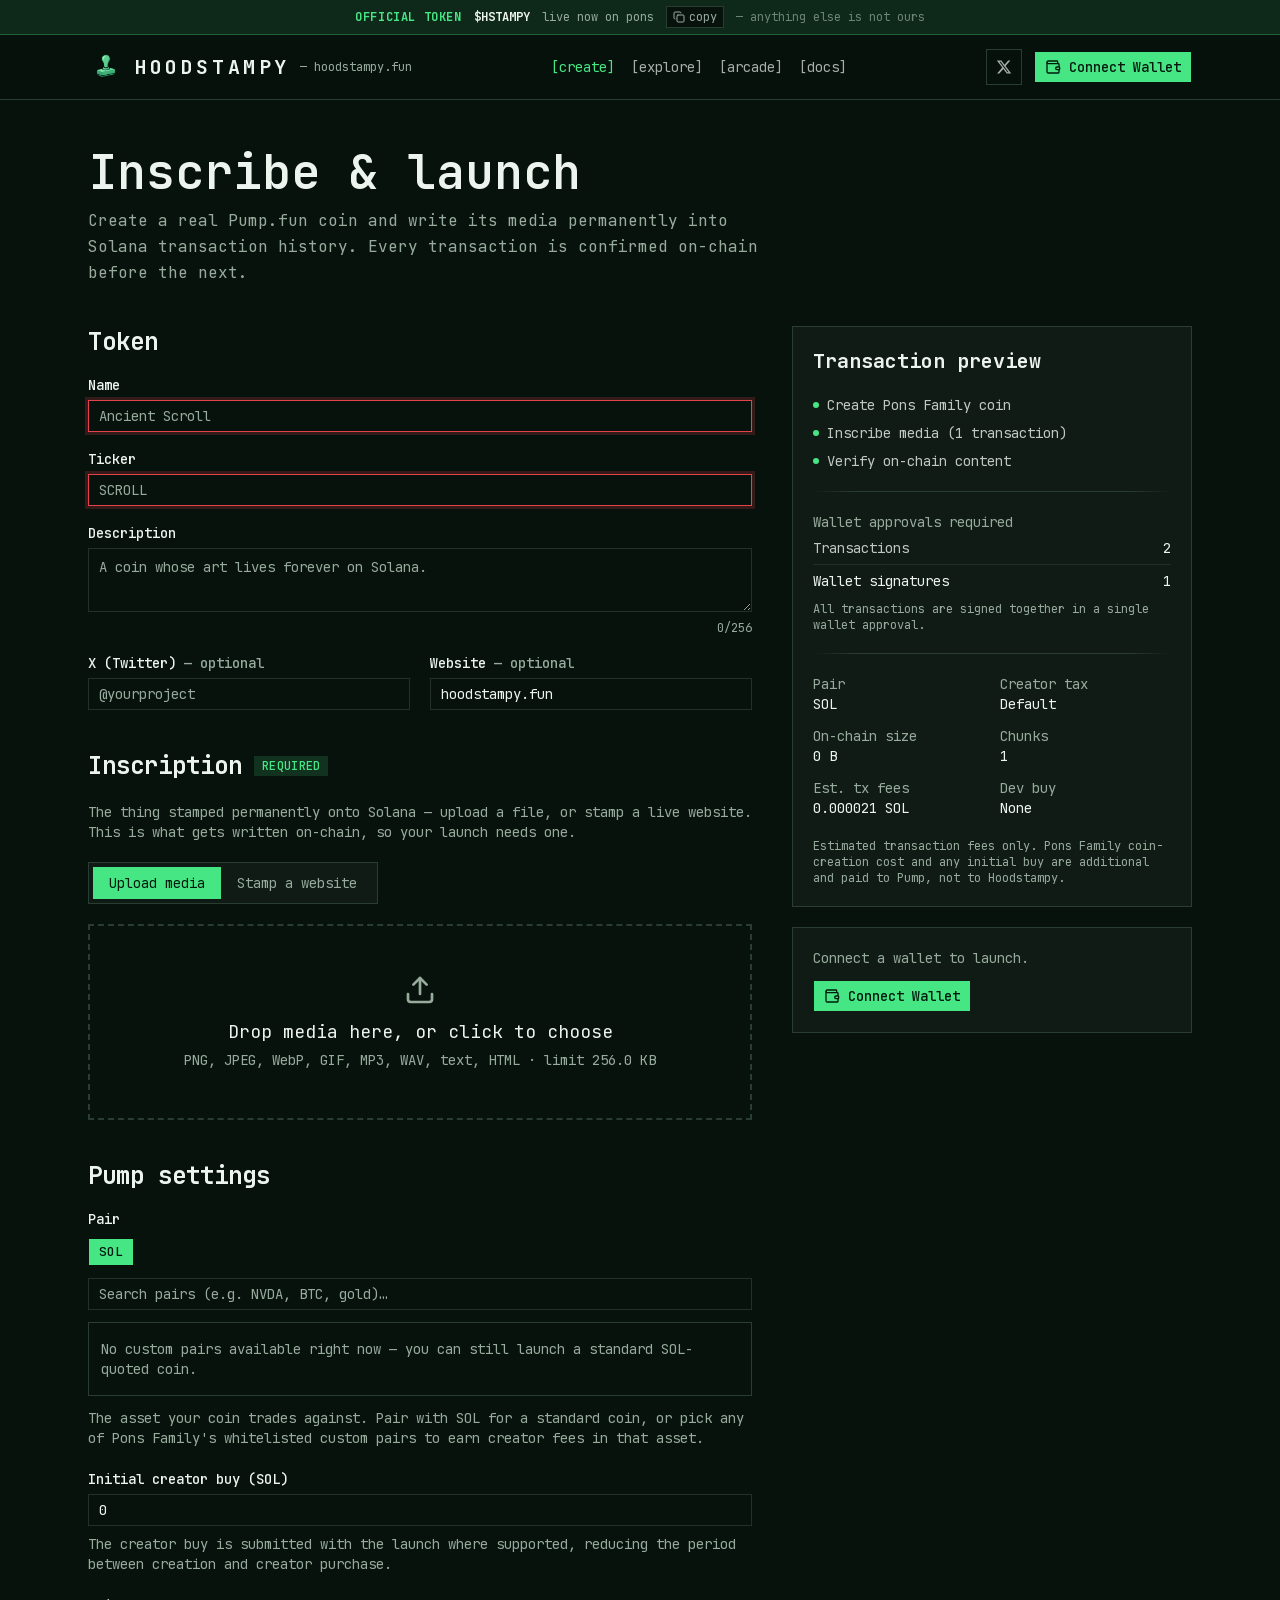
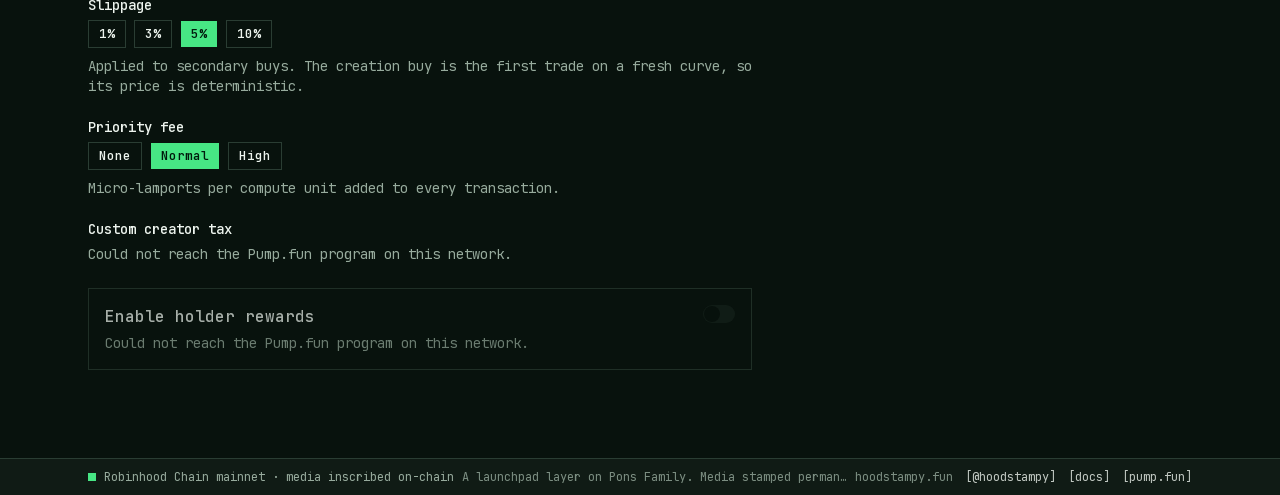
==== commit 3a4edfd5: "Update CA to 'live now on pons' and ticker to HSTAMPY" ====
--- a/create/index.html
+++ b/create/index.html
@@ -1 +1 @@
-<!DOCTYPE html><html data-dpl-id="dpl_JHpAuzr3EAzLpMGfVhuZUvar9w6V" lang="en" class="jetbrains_mono_7ea1d0f9-module__6GV5LG__variable bg-background"><head><meta charSet="utf-8"/><meta name="viewport" content="width=device-width, initial-scale=1"/><link rel="preload" href="/assets/static/immutable/media/70bc3e132a0a741e-s.p.269kn9uafm0ti.woff2" as="font" crossorigin="" type="font/woff2"/><link rel="preload" as="image" href="/stampy-logo.png?dpl=dpl_JHpAuzr3EAzLpMGfVhuZUvar9w6V"/><link rel="stylesheet" href="/assets/static/immutable/chunks/0mllt7oy7x0sg.css" data-precedence="next"/><link rel="preload" as="script" fetchPriority="low" href="/assets/static/immutable/chunks/1-6nexkas0ve4.js"/><script src="/assets/static/immutable/chunks/2fa6h3xx-tjad.js" async=""></script><script src="/assets/static/immutable/chunks/3s_6slyhed89_.js" async=""></script><script src="/assets/static/immutable/chunks/40auuzo6gck6d.js" async=""></script><script src="/assets/static/immutable/chunks/turbopack-0ezb2askm-xp-.js" async=""></script><script src="/assets/static/immutable/chunks/2iioh_e6-hd6w.js" async="" crossorigin=""></script><script src="/assets/static/immutable/chunks/3nxid_y6b7e55.js" async="" crossorigin=""></script><script src="/assets/static/immutable/chunks/2_0ifntrn2rp6.js" async="" crossorigin=""></script><script src="/assets/static/immutable/chunks/22rjjztni6tfm.js" async="" crossorigin=""></script><script src="/assets/static/immutable/chunks/2w86rm_7s64op.js" async="" crossorigin=""></script><script src="/assets/static/immutable/chunks/20ri4q6pmw8iw.js" async="" crossorigin=""></script><script src="/assets/static/immutable/chunks/2h1fi_jb39t5-.js" async="" crossorigin=""></script><script src="/assets/static/immutable/chunks/1y3f5wk2cm43a.js" async="" crossorigin=""></script><script src="/assets/static/immutable/chunks/11dhwhdbx7qio.js" async="" crossorigin=""></script><script src="/assets/static/immutable/chunks/0b1qdammzdtd-.js" async="" crossorigin=""></script><script src="/assets/static/immutable/chunks/37lt818it0j36.js" async="" crossorigin=""></script><script src="/assets/static/immutable/chunks/1q97o_-gtl4ak.js" async="" crossorigin=""></script><meta name="theme-color" content="#0f1a15"/><meta name="color-scheme" content="dark"/><title>Create — Hoodstampy</title><meta name="description" content="Launch a native Pump.fun coin and inscribe its media permanently on Solana."/><meta name="generator" content="v0.app"/><link rel="icon" href="/stampy-logo.png"/><link rel="apple-touch-icon" href="/stampy-logo.png"/><meta name="next-size-adjust" content=""/><script src="/assets/static/immutable/chunks/0c0hxoamwjsbw.js" noModule=""></script></head><body class="antialiased"><div hidden=""><!--$--><!--/$--></div><div class="flex min-h-screen flex-col"><div class="border-b border-primary/30 bg-primary/10"><div class="mx-auto flex max-w-6xl flex-wrap items-center justify-center gap-x-3 gap-y-1 px-4 py-1.5 text-center font-mono text-xs"><span class="font-bold uppercase tracking-wider text-primary">Official token</span><a href="https://ponsfamily.com/coin/stammhomWdwpZtncMzJbMn2ykF5h8TcnigxDZxp288D" target="_blank" rel="noopener noreferrer" class="font-bold text-foreground underline-offset-2 hover:underline">$<!-- -->HOODSTAMPY</a><span class="hidden max-w-[46ch] truncate text-muted-foreground sm:inline">stammhomWdwpZtncMzJbMn2ykF5h8TcnigxDZxp288D</span><button type="button" aria-label="Copy official token mint address" class="inline-flex items-center gap-1 border border-border bg-background px-1.5 py-0.5 text-muted-foreground transition-colors hover:border-primary/50 hover:text-foreground"><svg xmlns="http://www.w3.org/2000/svg" width="24" height="24" viewBox="0 0 24 24" fill="none" stroke="currentColor" stroke-width="2" stroke-linecap="round" stroke-linejoin="round" class="lucide lucide-copy size-3" aria-hidden="true"><rect width="14" height="14" x="8" y="8" rx="2" ry="2"></rect><path d="M4 16c-1.1 0-2-.9-2-2V4c0-1.1.9-2 2-2h10c1.1 0 2 .9 2 2"></path></svg>copy</button><span class="hidden text-muted-foreground/70 md:inline" aria-hidden="true">— anything else is not ours</span></div></div><header class="sticky top-0 z-40 border-b border-border bg-background/85 backdrop-blur-sm"><div class="mx-auto flex h-16 max-w-6xl items-center justify-between px-4 sm:px-6"><div class="flex items-center gap-6"><a class="flex items-center gap-2.5" aria-label="Hoodstampy home" href="/"><img alt="" aria-hidden="true" width="36" height="36" decoding="async" data-nimg="1" class="size-9" style="color:transparent" src="/stampy-logo.png?dpl=dpl_JHpAuzr3EAzLpMGfVhuZUvar9w6V"/><span class="text-xl font-bold tracking-[0.18em] text-foreground">HOODSTAMPY</span><span class="hidden font-mono text-xs text-muted-foreground sm:inline">— hoodstampy.fun</span></a></div><nav class="hidden items-center gap-4 md:flex" aria-label="Primary"><a class="font-mono text-sm transition-colors text-primary" href="/create">[<!-- -->create<!-- -->]</a><a class="font-mono text-sm transition-colors text-foreground/70 hover:text-primary" href="/explore">[<!-- -->explore<!-- -->]</a><a class="font-mono text-sm transition-colors text-foreground/70 hover:text-primary" href="/games">[<!-- -->arcade<!-- -->]</a><a class="font-mono text-sm transition-colors text-foreground/70 hover:text-primary" href="/docs">[<!-- -->docs<!-- -->]</a></nav><div class="flex items-center gap-3"><a href="https://x.com/hoodstampy" target="_blank" rel="noopener noreferrer" aria-label="Hoodstampy on X (@hoodstampy)" class="inline-flex size-9 items-center justify-center rounded-sm border border-border text-foreground/70 transition-colors hover:text-primary"><svg viewBox="0 0 24 24" fill="currentColor" aria-hidden="true" class="size-4"><path d="M18.244 2.25h3.308l-7.227 8.26 8.502 11.24H16.17l-5.214-6.817L4.99 21.75H1.68l7.73-8.835L1.254 2.25H8.08l4.713 6.231 5.45-6.231Zm-1.161 17.52h1.833L7.084 4.126H5.117L17.083 19.77Z"></path></svg></a><div class="hidden sm:block"><button type="button" tabindex="0" data-slot="button" class="group/button inline-flex shrink-0 items-center justify-center rounded-lg border border-transparent bg-clip-padding text-sm font-medium whitespace-nowrap transition-all outline-none select-none focus-visible:border-ring focus-visible:ring-3 focus-visible:ring-ring/50 active:not-aria-[haspopup]:translate-y-px disabled:pointer-events-none disabled:opacity-50 aria-invalid:border-destructive aria-invalid:ring-3 aria-invalid:ring-destructive/20 dark:aria-invalid:border-destructive/50 dark:aria-invalid:ring-destructive/40 [&amp;_svg]:pointer-events-none [&amp;_svg]:shrink-0 [&amp;_svg:not([class*=&#x27;size-&#x27;])]:size-4 bg-primary text-primary-foreground hover:bg-primary/80 h-8 px-2.5 has-data-[icon=inline-end]:pr-2 has-data-[icon=inline-start]:pl-2 gap-2"><svg xmlns="http://www.w3.org/2000/svg" width="24" height="24" viewBox="0 0 24 24" fill="none" stroke="currentColor" stroke-width="2" stroke-linecap="round" stroke-linejoin="round" class="lucide lucide-wallet size-4" aria-hidden="true"><path d="M19 7V4a1 1 0 0 0-1-1H5a2 2 0 0 0 0 4h15a1 1 0 0 1 1 1v4h-3a2 2 0 0 0 0 4h3a1 1 0 0 0 1-1v-2a1 1 0 0 0-1-1"></path><path d="M3 5v14a2 2 0 0 0 2 2h15a1 1 0 0 0 1-1v-4"></path></svg>Connect Wallet</button></div><button class="inline-flex size-9 items-center justify-center rounded-sm border border-border md:hidden" aria-label="Open menu" aria-expanded="false"><svg xmlns="http://www.w3.org/2000/svg" width="24" height="24" viewBox="0 0 24 24" fill="none" stroke="currentColor" stroke-width="2" stroke-linecap="round" stroke-linejoin="round" class="lucide lucide-menu size-5" aria-hidden="true"><path d="M4 5h16"></path><path d="M4 12h16"></path><path d="M4 19h16"></path></svg></button></div></div></header><main class="flex-1"><div class="mx-auto max-w-6xl px-4 py-12 sm:px-6"><header class="mb-10 max-w-2xl"><h1 class="font-serif text-4xl font-semibold text-foreground sm:text-5xl">Inscribe &amp; launch</h1><p class="mt-3 leading-relaxed text-muted-foreground">Create a real Pump.fun coin and write its media permanently into Solana transaction history. Every transaction is confirmed on-chain before the next.</p></header><div class="grid gap-10 lg:grid-cols-[1fr_400px]"><div class="space-y-10"><section class="space-y-5"><h2 class="font-serif text-2xl text-foreground">Token</h2><div class="space-y-2"><label data-slot="label" class="flex items-center gap-2 text-sm leading-none font-medium select-none group-data-[disabled=true]:pointer-events-none group-data-[disabled=true]:opacity-50 peer-disabled:cursor-not-allowed peer-disabled:opacity-50" for="name">Name</label><input id="name" data-slot="input" maxLength="64" placeholder="Ancient Scroll" aria-invalid="true" class="h-8 w-full min-w-0 rounded-lg border border-input bg-transparent px-2.5 py-1 text-base transition-colors outline-none file:inline-flex file:h-6 file:border-0 file:bg-transparent file:text-sm file:font-medium file:text-foreground placeholder:text-muted-foreground focus-visible:border-ring focus-visible:ring-3 focus-visible:ring-ring/50 disabled:pointer-events-none disabled:cursor-not-allowed disabled:bg-input/50 disabled:opacity-50 aria-invalid:border-destructive aria-invalid:ring-3 aria-invalid:ring-destructive/20 md:text-sm dark:bg-input/30 dark:disabled:bg-input/80 dark:aria-invalid:border-destructive/50 dark:aria-invalid:ring-destructive/40" value=""/></div><div class="space-y-2"><label data-slot="label" class="flex items-center gap-2 text-sm leading-none font-medium select-none group-data-[disabled=true]:pointer-events-none group-data-[disabled=true]:opacity-50 peer-disabled:cursor-not-allowed peer-disabled:opacity-50" for="symbol">Ticker</label><input id="symbol" data-slot="input" maxLength="16" placeholder="SCROLL" aria-invalid="true" class="h-8 w-full min-w-0 rounded-lg border border-input bg-transparent px-2.5 py-1 text-base transition-colors outline-none file:inline-flex file:h-6 file:border-0 file:bg-transparent file:text-sm file:font-medium file:text-foreground placeholder:text-muted-foreground focus-visible:border-ring focus-visible:ring-3 focus-visible:ring-ring/50 disabled:pointer-events-none disabled:cursor-not-allowed disabled:bg-input/50 disabled:opacity-50 aria-invalid:border-destructive aria-invalid:ring-3 aria-invalid:ring-destructive/20 md:text-sm dark:bg-input/30 dark:disabled:bg-input/80 dark:aria-invalid:border-destructive/50 dark:aria-invalid:ring-destructive/40 font-mono" value=""/></div><div class="space-y-2"><label data-slot="label" class="flex items-center gap-2 text-sm leading-none font-medium select-none group-data-[disabled=true]:pointer-events-none group-data-[disabled=true]:opacity-50 peer-disabled:cursor-not-allowed peer-disabled:opacity-50" for="description">Description</label><textarea data-slot="textarea" class="flex field-sizing-content min-h-16 w-full rounded-lg border border-input bg-transparent px-2.5 py-2 text-base transition-colors outline-none placeholder:text-muted-foreground focus-visible:border-ring focus-visible:ring-3 focus-visible:ring-ring/50 disabled:cursor-not-allowed disabled:bg-input/50 disabled:opacity-50 aria-invalid:border-destructive aria-invalid:ring-3 aria-invalid:ring-destructive/20 md:text-sm dark:bg-input/30 dark:disabled:bg-input/80 dark:aria-invalid:border-destructive/50 dark:aria-invalid:ring-destructive/40" id="description" maxLength="256" placeholder="A coin whose art lives forever on Solana." rows="3"></textarea><p class="text-right text-xs text-muted-foreground">0<!-- -->/256</p></div><div class="grid gap-5 sm:grid-cols-2"><div class="space-y-2"><label data-slot="label" class="flex items-center gap-2 text-sm leading-none font-medium select-none group-data-[disabled=true]:pointer-events-none group-data-[disabled=true]:opacity-50 peer-disabled:cursor-not-allowed peer-disabled:opacity-50" for="twitter">X (Twitter) <span class="text-muted-foreground">— optional</span></label><input id="twitter" data-slot="input" placeholder="@yourproject" inputMode="url" aria-invalid="false" class="h-8 w-full min-w-0 rounded-lg border border-input bg-transparent px-2.5 py-1 text-base transition-colors outline-none file:inline-flex file:h-6 file:border-0 file:bg-transparent file:text-sm file:font-medium file:text-foreground placeholder:text-muted-foreground focus-visible:border-ring focus-visible:ring-3 focus-visible:ring-ring/50 disabled:pointer-events-none disabled:cursor-not-allowed disabled:bg-input/50 disabled:opacity-50 aria-invalid:border-destructive aria-invalid:ring-3 aria-invalid:ring-destructive/20 md:text-sm dark:bg-input/30 dark:disabled:bg-input/80 dark:aria-invalid:border-destructive/50 dark:aria-invalid:ring-destructive/40" value=""/></div><div class="space-y-2"><label data-slot="label" class="flex items-center gap-2 text-sm leading-none font-medium select-none group-data-[disabled=true]:pointer-events-none group-data-[disabled=true]:opacity-50 peer-disabled:cursor-not-allowed peer-disabled:opacity-50" for="website">Website <span class="text-muted-foreground">— optional</span></label><input id="website" data-slot="input" placeholder="yourproject.com" inputMode="url" aria-invalid="false" class="h-8 w-full min-w-0 rounded-lg border border-input bg-transparent px-2.5 py-1 text-base transition-colors outline-none file:inline-flex file:h-6 file:border-0 file:bg-transparent file:text-sm file:font-medium file:text-foreground placeholder:text-muted-foreground focus-visible:border-ring focus-visible:ring-3 focus-visible:ring-ring/50 disabled:pointer-events-none disabled:cursor-not-allowed disabled:bg-input/50 disabled:opacity-50 aria-invalid:border-destructive aria-invalid:ring-3 aria-invalid:ring-destructive/20 md:text-sm dark:bg-input/30 dark:disabled:bg-input/80 dark:aria-invalid:border-destructive/50 dark:aria-invalid:ring-destructive/40" value="hoodstampy.fun"/></div></div></section><section class="space-y-5"><div class="flex items-center gap-3"><h2 class="font-serif text-2xl text-foreground">Inscription</h2><span class="rounded-sm bg-primary/15 px-2 py-0.5 text-xs font-medium uppercase tracking-wide text-primary">Required</span></div><p class="text-sm text-muted-foreground">The thing stamped permanently onto Solana — upload a file, or stamp a live website. This is what gets written on-chain, so your launch needs one.</p><div role="tablist" aria-label="Inscription source" class="inline-flex rounded-md border border-border bg-card p-1"><button role="tab" type="button" aria-selected="true" class="rounded-sm px-4 py-1.5 text-sm transition-colors bg-primary text-primary-foreground">Upload media</button><button role="tab" type="button" aria-selected="false" class="rounded-sm px-4 py-1.5 text-sm transition-colors text-muted-foreground hover:text-foreground">Stamp a website</button></div><div class="space-y-4"><div role="button" tabindex="0" class="flex cursor-pointer flex-col items-center justify-center gap-3 rounded-md border-2 border-dashed px-6 py-12 text-center transition-colors border-border hover:border-primary/60"><svg xmlns="http://www.w3.org/2000/svg" width="24" height="24" viewBox="0 0 24 24" fill="none" stroke="currentColor" stroke-width="2" stroke-linecap="round" stroke-linejoin="round" class="lucide lucide-upload size-8 text-muted-foreground" aria-hidden="true"><path d="M12 3v12"></path><path d="m17 8-5-5-5 5"></path><path d="M21 15v4a2 2 0 0 1-2 2H5a2 2 0 0 1-2-2v-4"></path></svg><div><p class="text-lg text-foreground">Drop media here, or click to choose</p><p class="mt-1 text-sm text-muted-foreground">PNG, JPEG, WebP, GIF, MP3, WAV, text, HTML · limit 256.0 KB</p></div><input type="file" accept="image/png,image/jpeg,image/webp,image/gif,audio/mpeg,audio/wav,text/plain,text/html" class="hidden"/></div></div></section><section class="space-y-5"><h2 class="font-serif text-2xl text-foreground">Pump settings</h2><div class="space-y-6"><div class="space-y-3"><div class="flex items-center justify-between gap-2"><label data-slot="label" class="flex items-center gap-2 text-sm leading-none font-medium select-none group-data-[disabled=true]:pointer-events-none group-data-[disabled=true]:opacity-50 peer-disabled:cursor-not-allowed peer-disabled:opacity-50" for="pairSearch">Pair</label></div><div class="flex flex-wrap items-center gap-2"><button type="button" tabindex="0" data-slot="button" class="group/button inline-flex shrink-0 items-center justify-center border border-transparent bg-clip-padding font-medium whitespace-nowrap transition-all outline-none select-none focus-visible:border-ring focus-visible:ring-3 focus-visible:ring-ring/50 active:not-aria-[haspopup]:translate-y-px disabled:pointer-events-none disabled:opacity-50 aria-invalid:border-destructive aria-invalid:ring-3 aria-invalid:ring-destructive/20 dark:aria-invalid:border-destructive/50 dark:aria-invalid:ring-destructive/40 [&amp;_svg]:pointer-events-none [&amp;_svg]:shrink-0 bg-primary text-primary-foreground hover:bg-primary/80 h-7 gap-1 rounded-[min(var(--radius-md),12px)] px-2.5 text-[0.8rem] in-data-[slot=button-group]:rounded-lg has-data-[icon=inline-end]:pr-1.5 has-data-[icon=inline-start]:pl-1.5 [&amp;_svg:not([class*=&#x27;size-&#x27;])]:size-3.5">SOL</button></div><input id="pairSearch" data-slot="input" placeholder="Search pairs (e.g. NVDA, BTC, gold)…" class="h-8 w-full min-w-0 rounded-lg border border-input bg-transparent px-2.5 py-1 text-base transition-colors outline-none file:inline-flex file:h-6 file:border-0 file:bg-transparent file:text-sm file:font-medium file:text-foreground placeholder:text-muted-foreground focus-visible:border-ring focus-visible:ring-3 focus-visible:ring-ring/50 disabled:pointer-events-none disabled:cursor-not-allowed disabled:bg-input/50 disabled:opacity-50 aria-invalid:border-destructive aria-invalid:ring-3 aria-invalid:ring-destructive/20 md:text-sm dark:bg-input/30 dark:disabled:bg-input/80 dark:aria-invalid:border-destructive/50 dark:aria-invalid:ring-destructive/40" value=""/><div role="listbox" aria-label="Pump.fun custom pair" class="max-h-56 overflow-y-auto rounded-md border border-border bg-background p-1"><p class="px-2 py-3 text-sm text-muted-foreground">Loading Pump.fun custom pairs…</p></div><p class="text-sm text-muted-foreground">The asset your coin trades against. Pair with SOL for a standard coin, or pick any of Pump.fun&#x27;s whitelisted custom pairs to earn creator fees in that asset.</p></div><div class="space-y-2"><label data-slot="label" class="flex items-center gap-2 text-sm leading-none font-medium select-none group-data-[disabled=true]:pointer-events-none group-data-[disabled=true]:opacity-50 peer-disabled:cursor-not-allowed peer-disabled:opacity-50" for="initialBuy">Initial creator buy (SOL)</label><input id="initialBuy" data-slot="input" inputMode="decimal" placeholder="0" class="h-8 w-full min-w-0 rounded-lg border border-input bg-transparent px-2.5 py-1 text-base transition-colors outline-none file:inline-flex file:h-6 file:border-0 file:bg-transparent file:text-sm file:font-medium file:text-foreground placeholder:text-muted-foreground focus-visible:border-ring focus-visible:ring-3 focus-visible:ring-ring/50 disabled:pointer-events-none disabled:cursor-not-allowed disabled:bg-input/50 disabled:opacity-50 aria-invalid:border-destructive aria-invalid:ring-3 aria-invalid:ring-destructive/20 md:text-sm dark:bg-input/30 dark:disabled:bg-input/80 dark:aria-invalid:border-destructive/50 dark:aria-invalid:ring-destructive/40" value="0"/><p class="text-sm text-muted-foreground">The creator buy is submitted with the launch where supported, reducing the period between creation and creator purchase.</p></div><div class="space-y-2"><label data-slot="label" class="flex items-center gap-2 text-sm leading-none font-medium select-none group-data-[disabled=true]:pointer-events-none group-data-[disabled=true]:opacity-50 peer-disabled:cursor-not-allowed peer-disabled:opacity-50">Slippage</label><div class="flex flex-wrap gap-2"><button type="button" tabindex="0" data-slot="button" class="group/button inline-flex shrink-0 items-center justify-center border bg-clip-padding font-medium whitespace-nowrap transition-all outline-none select-none focus-visible:border-ring focus-visible:ring-3 focus-visible:ring-ring/50 active:not-aria-[haspopup]:translate-y-px disabled:pointer-events-none disabled:opacity-50 aria-invalid:border-destructive aria-invalid:ring-3 aria-invalid:ring-destructive/20 dark:aria-invalid:border-destructive/50 dark:aria-invalid:ring-destructive/40 [&amp;_svg]:pointer-events-none [&amp;_svg]:shrink-0 border-border bg-background hover:bg-muted hover:text-foreground aria-expanded:bg-muted aria-expanded:text-foreground dark:border-input dark:bg-input/30 dark:hover:bg-input/50 h-7 gap-1 rounded-[min(var(--radius-md),12px)] px-2.5 text-[0.8rem] in-data-[slot=button-group]:rounded-lg has-data-[icon=inline-end]:pr-1.5 has-data-[icon=inline-start]:pl-1.5 [&amp;_svg:not([class*=&#x27;size-&#x27;])]:size-3.5">1<!-- -->%</button><button type="button" tabindex="0" data-slot="button" class="group/button inline-flex shrink-0 items-center justify-center border bg-clip-padding font-medium whitespace-nowrap transition-all outline-none select-none focus-visible:border-ring focus-visible:ring-3 focus-visible:ring-ring/50 active:not-aria-[haspopup]:translate-y-px disabled:pointer-events-none disabled:opacity-50 aria-invalid:border-destructive aria-invalid:ring-3 aria-invalid:ring-destructive/20 dark:aria-invalid:border-destructive/50 dark:aria-invalid:ring-destructive/40 [&amp;_svg]:pointer-events-none [&amp;_svg]:shrink-0 border-border bg-background hover:bg-muted hover:text-foreground aria-expanded:bg-muted aria-expanded:text-foreground dark:border-input dark:bg-input/30 dark:hover:bg-input/50 h-7 gap-1 rounded-[min(var(--radius-md),12px)] px-2.5 text-[0.8rem] in-data-[slot=button-group]:rounded-lg has-data-[icon=inline-end]:pr-1.5 has-data-[icon=inline-start]:pl-1.5 [&amp;_svg:not([class*=&#x27;size-&#x27;])]:size-3.5">3<!-- -->%</button><button type="button" tabindex="0" data-slot="button" class="group/button inline-flex shrink-0 items-center justify-center border border-transparent bg-clip-padding font-medium whitespace-nowrap transition-all outline-none select-none focus-visible:border-ring focus-visible:ring-3 focus-visible:ring-ring/50 active:not-aria-[haspopup]:translate-y-px disabled:pointer-events-none disabled:opacity-50 aria-invalid:border-destructive aria-invalid:ring-3 aria-invalid:ring-destructive/20 dark:aria-invalid:border-destructive/50 dark:aria-invalid:ring-destructive/40 [&amp;_svg]:pointer-events-none [&amp;_svg]:shrink-0 bg-primary text-primary-foreground hover:bg-primary/80 h-7 gap-1 rounded-[min(var(--radius-md),12px)] px-2.5 text-[0.8rem] in-data-[slot=button-group]:rounded-lg has-data-[icon=inline-end]:pr-1.5 has-data-[icon=inline-start]:pl-1.5 [&amp;_svg:not([class*=&#x27;size-&#x27;])]:size-3.5">5<!-- -->%</button><button type="button" tabindex="0" data-slot="button" class="group/button inline-flex shrink-0 items-center justify-center border bg-clip-padding font-medium whitespace-nowrap transition-all outline-none select-none focus-visible:border-ring focus-visible:ring-3 focus-visible:ring-ring/50 active:not-aria-[haspopup]:translate-y-px disabled:pointer-events-none disabled:opacity-50 aria-invalid:border-destructive aria-invalid:ring-3 aria-invalid:ring-destructive/20 dark:aria-invalid:border-destructive/50 dark:aria-invalid:ring-destructive/40 [&amp;_svg]:pointer-events-none [&amp;_svg]:shrink-0 border-border bg-background hover:bg-muted hover:text-foreground aria-expanded:bg-muted aria-expanded:text-foreground dark:border-input dark:bg-input/30 dark:hover:bg-input/50 h-7 gap-1 rounded-[min(var(--radius-md),12px)] px-2.5 text-[0.8rem] in-data-[slot=button-group]:rounded-lg has-data-[icon=inline-end]:pr-1.5 has-data-[icon=inline-start]:pl-1.5 [&amp;_svg:not([class*=&#x27;size-&#x27;])]:size-3.5">10<!-- -->%</button></div><p class="text-sm text-muted-foreground">Applied to secondary buys. The creation buy is the first trade on a fresh curve, so its price is deterministic.</p></div><div class="space-y-2"><label data-slot="label" class="flex items-center gap-2 text-sm leading-none font-medium select-none group-data-[disabled=true]:pointer-events-none group-data-[disabled=true]:opacity-50 peer-disabled:cursor-not-allowed peer-disabled:opacity-50">Priority fee</label><div class="flex flex-wrap gap-2"><button type="button" tabindex="0" data-slot="button" class="group/button inline-flex shrink-0 items-center justify-center border bg-clip-padding font-medium whitespace-nowrap transition-all outline-none select-none focus-visible:border-ring focus-visible:ring-3 focus-visible:ring-ring/50 active:not-aria-[haspopup]:translate-y-px disabled:pointer-events-none disabled:opacity-50 aria-invalid:border-destructive aria-invalid:ring-3 aria-invalid:ring-destructive/20 dark:aria-invalid:border-destructive/50 dark:aria-invalid:ring-destructive/40 [&amp;_svg]:pointer-events-none [&amp;_svg]:shrink-0 border-border bg-background hover:bg-muted hover:text-foreground aria-expanded:bg-muted aria-expanded:text-foreground dark:border-input dark:bg-input/30 dark:hover:bg-input/50 h-7 gap-1 rounded-[min(var(--radius-md),12px)] px-2.5 text-[0.8rem] in-data-[slot=button-group]:rounded-lg has-data-[icon=inline-end]:pr-1.5 has-data-[icon=inline-start]:pl-1.5 [&amp;_svg:not([class*=&#x27;size-&#x27;])]:size-3.5">None</button><button type="button" tabindex="0" data-slot="button" class="group/button inline-flex shrink-0 items-center justify-center border border-transparent bg-clip-padding font-medium whitespace-nowrap transition-all outline-none select-none focus-visible:border-ring focus-visible:ring-3 focus-visible:ring-ring/50 active:not-aria-[haspopup]:translate-y-px disabled:pointer-events-none disabled:opacity-50 aria-invalid:border-destructive aria-invalid:ring-3 aria-invalid:ring-destructive/20 dark:aria-invalid:border-destructive/50 dark:aria-invalid:ring-destructive/40 [&amp;_svg]:pointer-events-none [&amp;_svg]:shrink-0 bg-primary text-primary-foreground hover:bg-primary/80 h-7 gap-1 rounded-[min(var(--radius-md),12px)] px-2.5 text-[0.8rem] in-data-[slot=button-group]:rounded-lg has-data-[icon=inline-end]:pr-1.5 has-data-[icon=inline-start]:pl-1.5 [&amp;_svg:not([class*=&#x27;size-&#x27;])]:size-3.5">Normal</button><button type="button" tabindex="0" data-slot="button" class="group/button inline-flex shrink-0 items-center justify-center border bg-clip-padding font-medium whitespace-nowrap transition-all outline-none select-none focus-visible:border-ring focus-visible:ring-3 focus-visible:ring-ring/50 active:not-aria-[haspopup]:translate-y-px disabled:pointer-events-none disabled:opacity-50 aria-invalid:border-destructive aria-invalid:ring-3 aria-invalid:ring-destructive/20 dark:aria-invalid:border-destructive/50 dark:aria-invalid:ring-destructive/40 [&amp;_svg]:pointer-events-none [&amp;_svg]:shrink-0 border-border bg-background hover:bg-muted hover:text-foreground aria-expanded:bg-muted aria-expanded:text-foreground dark:border-input dark:bg-input/30 dark:hover:bg-input/50 h-7 gap-1 rounded-[min(var(--radius-md),12px)] px-2.5 text-[0.8rem] in-data-[slot=button-group]:rounded-lg has-data-[icon=inline-end]:pr-1.5 has-data-[icon=inline-start]:pl-1.5 [&amp;_svg:not([class*=&#x27;size-&#x27;])]:size-3.5">High</button></div><p class="text-sm text-muted-foreground">Micro-lamports per compute unit added to every transaction.</p></div><div class="space-y-2"><div class="flex items-center justify-between gap-2"><label data-slot="label" class="flex items-center gap-2 text-sm leading-none font-medium select-none group-data-[disabled=true]:pointer-events-none group-data-[disabled=true]:opacity-50 peer-disabled:cursor-not-allowed peer-disabled:opacity-50" for="creatorTax">Custom creator tax</label></div><p class="text-sm text-muted-foreground">Checking Pump interface…</p></div><div class="flex items-start justify-between gap-4 rounded-md border border-border p-4 opacity-70"><div class="space-y-1"><label data-slot="label" class="flex items-center gap-2 font-medium select-none group-data-[disabled=true]:pointer-events-none group-data-[disabled=true]:opacity-50 peer-disabled:cursor-not-allowed peer-disabled:opacity-50 text-base" for="holderReward">Enable holder rewards</label><p class="text-sm text-muted-foreground">Checking Pump interface…</p></div><span data-disabled="" data-unchecked="" role="switch" tabindex="-1" aria-disabled="true" id="base-ui-_R_mkclubrbb_" aria-checked="false" data-slot="switch" data-size="default" class="peer group/switch relative inline-flex shrink-0 items-center rounded-full border border-transparent transition-all outline-none group-has-[:focus-visible]/field-label:border-transparent group-has-[:focus-visible]/field-label:ring-0 after:absolute after:-inset-x-3 after:-inset-y-2 focus-visible:border-ring focus-visible:ring-3 focus-visible:ring-ring/50 aria-invalid:border-destructive aria-invalid:ring-3 aria-invalid:ring-destructive/20 data-[size=default]:h-[18.4px] data-[size=default]:w-[32px] data-[size=sm]:h-[14px] data-[size=sm]:w-[24px] dark:aria-invalid:border-destructive/50 dark:aria-invalid:ring-destructive/40 data-checked:bg-primary data-unchecked:bg-input dark:data-unchecked:bg-input/80 data-disabled:cursor-not-allowed data-disabled:opacity-50"><span data-disabled="" data-unchecked="" data-slot="switch-thumb" class="pointer-events-none block rounded-full bg-background ring-0 transition-transform group-data-[size=default]/switch:size-4 group-data-[size=sm]/switch:size-3 group-data-[size=default]/switch:data-checked:translate-x-[calc(100%-2px)] group-data-[size=sm]/switch:data-checked:translate-x-[calc(100%-2px)] dark:data-checked:bg-primary-foreground group-data-[size=default]/switch:data-unchecked:translate-x-0 group-data-[size=sm]/switch:data-unchecked:translate-x-0 dark:data-unchecked:bg-foreground"></span></span><input disabled="" id="holderReward" style="clip-path:inset(50%);overflow:hidden;white-space:nowrap;border:0;padding:0;width:1px;height:1px;margin:-1px;position:fixed;top:0;left:0" tabindex="-1" type="checkbox" aria-hidden="true"/></div></div></section></div><div class="space-y-5 lg:sticky lg:top-24 lg:self-start"><div class="space-y-5 rounded-md border border-border bg-card p-5"><div class="flex items-center justify-between"><h3 class="font-serif text-xl text-card-foreground">Transaction preview</h3></div><ol class="space-y-2 text-sm"><li class="flex items-center gap-2 text-foreground/80"><span class="size-1.5 rounded-full bg-primary" aria-hidden="true"></span>Create Pump.fun coin</li><li class="flex items-center gap-2 text-foreground/80"><span class="size-1.5 rounded-full bg-primary" aria-hidden="true"></span>Inscribe media (1 transaction)</li><li class="flex items-center gap-2 text-foreground/80"><span class="size-1.5 rounded-full bg-primary" aria-hidden="true"></span>Verify on-chain content</li></ol><div class="rule-engraved"></div><div class="space-y-1.5 text-sm"><p class="text-muted-foreground">Wallet approvals required</p><div class="flex items-center justify-between font-mono"><span class="text-foreground/80">Transactions</span><span>2</span></div><div class="flex items-center justify-between border-t border-border/60 pt-1.5 font-mono text-foreground"><span>Wallet signatures</span><span>1</span></div><p class="pt-1 text-xs text-muted-foreground">All transactions are signed together in a single wallet approval.</p></div><div class="rule-engraved"></div><dl class="grid grid-cols-2 gap-x-4 gap-y-3 text-sm"><div><dt class="text-muted-foreground">Pair</dt><dd class="font-mono">SOL</dd></div><div><dt class="text-muted-foreground">Creator tax</dt><dd class="font-mono">Default</dd></div><div><dt class="text-muted-foreground">On-chain size</dt><dd class="font-mono">0 B</dd></div><div><dt class="text-muted-foreground">Chunks</dt><dd class="font-mono">1</dd></div><div><dt class="text-muted-foreground">Est. tx fees</dt><dd class="font-mono">0.000021<!-- --> SOL</dd></div><div><dt class="text-muted-foreground">Dev buy</dt><dd class="font-mono">None</dd></div></dl><p class="text-xs text-muted-foreground">Estimated transaction fees only. Pump.fun&#x27;s coin-creation cost and any initial buy are additional and paid to Pump, not to Hoodstampy.</p></div><div class="space-y-3 rounded-md border border-border bg-card p-5"><p class="text-sm text-muted-foreground">Connect a wallet to launch.</p><button type="button" tabindex="0" data-slot="button" class="group/button inline-flex shrink-0 items-center justify-center rounded-lg border border-transparent bg-clip-padding text-sm font-medium whitespace-nowrap transition-all outline-none select-none focus-visible:border-ring focus-visible:ring-3 focus-visible:ring-ring/50 active:not-aria-[haspopup]:translate-y-px disabled:pointer-events-none disabled:opacity-50 aria-invalid:border-destructive aria-invalid:ring-3 aria-invalid:ring-destructive/20 dark:aria-invalid:border-destructive/50 dark:aria-invalid:ring-destructive/40 [&amp;_svg]:pointer-events-none [&amp;_svg]:shrink-0 [&amp;_svg:not([class*=&#x27;size-&#x27;])]:size-4 bg-primary text-primary-foreground hover:bg-primary/80 h-8 px-2.5 has-data-[icon=inline-end]:pr-2 has-data-[icon=inline-start]:pl-2 gap-2"><svg xmlns="http://www.w3.org/2000/svg" width="24" height="24" viewBox="0 0 24 24" fill="none" stroke="currentColor" stroke-width="2" stroke-linecap="round" stroke-linejoin="round" class="lucide lucide-wallet size-4" aria-hidden="true"><path d="M19 7V4a1 1 0 0 0-1-1H5a2 2 0 0 0 0 4h15a1 1 0 0 1 1 1v4h-3a2 2 0 0 0 0 4h3a1 1 0 0 0 1-1v-2a1 1 0 0 0-1-1"></path><path d="M3 5v14a2 2 0 0 0 2 2h15a1 1 0 0 0 1-1v-4"></path></svg>Connect Wallet</button></div></div></div></div><!--$--><!--/$--></main><footer class="mt-10 border-t border-border bg-card"><div class="mx-auto flex max-w-6xl flex-col items-stretch gap-2 px-4 py-2.5 font-mono text-xs sm:flex-row sm:items-center sm:justify-between sm:px-6"><span class="flex items-center gap-2 text-muted-foreground"><span class="inline-block size-2 bg-primary" aria-hidden="true"></span>Robinhood Chain mainnet · media inscribed on-chain</span><span class="min-w-0 flex-1 truncate text-center text-muted-foreground/80">A launchpad layer on Pons Family. Media stamped permanently into Robinhood Chain transaction history — immutable once confirmed.</span><nav class="flex items-center gap-3 text-foreground/80" aria-label="Footer"><span class="text-muted-foreground/80">hoodstampy.fun</span><a href="https://x.com/hoodstampy" target="_blank" rel="noopener noreferrer" class="hover:text-primary">[@<!-- -->hoodstampy<!-- -->]</a><a class="hover:text-primary" href="/docs">[docs]</a><a href="https://ponsfamily.com" target="_blank" rel="noopener noreferrer" class="hover:text-primary">[pump.fun]</a></nav></div></footer></div><!--$!--><template data-dgst="BAILOUT_TO_CLIENT_SIDE_RENDERING"></template><!--/$--><script src="/assets/static/immutable/chunks/1-6nexkas0ve4.js" id="_R_" async=""></script><script>(self.__next_f=self.__next_f||[]).push([0])</script><script>self.__next_f.push([1,"1:\"$Sreact.fragment\"\n2:I[6442,[\"/assets/static/immutable/chunks/2iioh_e6-hd6w.js\",\"/assets/static/immutable/chunks/3nxid_y6b7e55.js\",\"/assets/static/immutable/chunks/2_0ifntrn2rp6.js\",\"/assets/static/immutable/chunks/22rjjztni6tfm.js\",\"/assets/static/immutable/chunks/2w86rm_7s64op.js\",\"/assets/static/immutable/chunks/20ri4q6pmw8iw.js\"],\"WalletProviders\"]\n3:I[76013,[\"/assets/static/immutable/chunks/2iioh_e6-hd6w.js\",\"/assets/static/immutable/chunks/3nxid_y6b7e55.js\",\"/assets/static/immutable/chunks/2_0ifntrn2rp6.js\",\"/assets/static/immutable/chunks/22rjjztni6tfm.js\",\"/assets/static/immutable/chunks/2w86rm_7s64op.js\",\"/assets/static/immutable/chunks/20ri4q6pmw8iw.js\"],\"TokenBanner\"]\n4:I[48303,[\"/assets/static/immutable/chunks/2iioh_e6-hd6w.js\",\"/assets/static/immutable/chunks/3nxid_y6b7e55.js\",\"/assets/static/immutable/chunks/2_0ifntrn2rp6.js\",\"/assets/static/immutable/chunks/22rjjztni6tfm.js\",\"/assets/static/immutable/chunks/2w86rm_7s64op.js\",\"/assets/static/immutable/chunks/20ri4q6pmw8iw.js\"],\"SiteHeader\"]\n5:I[11863,[\"/assets/static/immutable/chunks/2iioh_e6-hd6w.js\",\"/assets/static/immutable/chunks/3nxid_y6b7e55.js\",\"/assets/static/immutable/chunks/2_0ifntrn2rp6.js\",\"/assets/static/immutable/chunks/22rjjztni6tfm.js\",\"/assets/static/immutable/chunks/2w86rm_7s64op.js\",\"/assets/static/immutable/chunks/20ri4q6pmw8iw.js\"],\"default\"]\n6:I[82566,[\"/assets/static/immutable/chunks/2iioh_e6-hd6w.js\",\"/assets/static/immutable/chunks/3nxid_y6b7e55.js\",\"/assets/static/immutable/chunks/2_0ifntrn2rp6.js\",\"/assets/static/immutable/chunks/22rjjztni6tfm.js\",\"/assets/static/immutable/chunks/2w86rm_7s64op.js\",\"/assets/static/immutable/chunks/20ri4q6pmw8iw.js\"],\"default\"]\n7:I[73127,[\"/assets/static/immutable/chunks/2iioh_e6-hd6w.js\",\"/assets/static/immutable/chunks/3nxid_y6b7e55.js\",\"/assets/static/immutable/chunks/2_0ifntrn2rp6.js\",\"/assets/static/immutable/chunks/22rjjztni6tfm.js\",\"/assets/static/immutable/chunks/2w86rm_7s64op.js\",\"/assets/static/immutable/chunks/20ri4q6pmw8iw.js\"],\"\"]\n8:I[50409,[\"/assets/static/immutable/chunks/2iioh_e6-hd6w.js\",\"/assets/static/immutable/chunks/3nxid_y6b7e55.js\",\"/assets/static/immutable/chunks/2_0ifntrn2rp6.js\",\"/assets/static/immutable/chunks/22rjjztni6tfm.js\",\"/assets/static/immutable/chunks/2w86rm_7s64op.js\",\"/assets/static/immutable/chunks/20ri4q6pmw8iw.js\"],\"Analytics\"]\n14:I[30272,[\"/assets/static/immutable/chunks/2iioh_e6-hd6w.js\",\"/assets/static/immutable/chunks/3nxid_y6b7e55.js\",\"/assets/static/immutable/chunks/2_0ifntrn2rp6.js\",\"/assets/static/immutable/chunks/22rjjztni6tfm.js\",\"/assets/static/immutable/chunks/2w86rm_7s64op.js\",\"/assets/static/immutable/chunks/20ri4q6pmw8iw.js\"],\"default\",1]\n:HL[\"/assets/static/immutable/chunks/0mllt7oy7x0sg.css\",\"style\"]\n:HL[\"/assets/static/immutable/media/70bc3e132a0a741e-s.p.269kn9uafm0ti.woff2\",\"font\",{\"crossOrigin\":\"\",\"type\":\"font/woff2\"}]\n12:X\n0:{\"P\":null,\"c\":[\"\",\"create\"],\"q\":\"\",\"i\":false,\"f\":[[[\"\",{\"children\":[\"create\",{\"children\":[\"__PAGE__\",{},\"$undefined\",\"$undefined\",4608]},\"$undefined\",\"$undefined\",4608]},\"$undefined\",\"$undefined\",4624],[[\"$\",\"$1\",\"c\",{\"children\":[[[\"$\",\"link\",\"0\",{\"rel\":\"stylesheet\",\"href\":\"/assets/static/immutable/chunks/0mllt7oy7x0sg.css\",\"precedence\":\"next\",\"crossOrigin\":\"$undefined\",\"nonce\":\"$undefined\"}],[\"$\",\"script\",\"script-0\",{\"src\":\"/assets/static/immutable/chunks/2iioh_e6-hd6w.js\",\"async\":true,\"nonce\":\"$undefined\"}],[\"$\",\"script\",\"script-1\",{\"src\":\"/assets/static/immutable/chunks/3nxid_y6b7e55.js\",\"async\":true,\"nonce\":\"$undefined\"}],[\"$\",\"script\",\"script-2\",{\"src\":\"/assets/static/immutable/chunks/2_0ifntrn2rp6.js\",\"async\":true,\"nonce\":\"$undefined\"}],[\"$\",\"script\",\"script-3\",{\"src\":\"/assets/static/immutable/chunks/22rjjztni6tfm.js\",\"async\":true,\"nonce\":\"$undefined\"}],[\"$\",\"script\",\"script-4\",{\"src\":\"/assets/static/immutable/chunks/2w86rm_7s64op.js\",\"async\":true,\"nonce\":\"$undefined\"}],[\"$\",\"script\",\"script-5\",{\"src\":\"/assets/static/immutable/chunks/20ri4q6pmw8iw.js\",\"async\":true,\"nonce\":\"$undefined\"}]],[\"$\",\"html\",null,{\"lang\":\"en\",\"className\":\"jetbrains_mono_7ea1d0f9-module__6GV5LG__variable bg-background\",\"children\":[\"$\",\"body\",null,{\"className\":\"antialiased\",\"children\":[[\"$\",\"$L2\",null,{\"children\":[\"$\",\"div\",null,{\"className\":\"flex min-h-screen flex-col\",\"children\":[[\"$\",\"$L3\",null,{}],[\"$\",\"$L4\",null,{}],[\"$\",\"main\",null,{\"className\":\"flex-1\",\"children\":[\"$\",\"$L5\",null,{\"parallelRouterKey\":\"children\",\"error\":\"$undefined\",\"errorStyles\":\"$undefined\",\"errorScripts\":\"$undefined\",\"template\":[\"$\",\"$L6\",null,{}],\"templateStyles\":\"$undefined\",\"templateScripts\":\"$undefined\",\"notFound\":[[[\"$\",\"title\",null,{\"children\":\"404: This page could not be found.\"}],[\"$\",\"div\",null,{\"style\":{\"fontFamily\":\"system-ui,\\\"Segoe UI\\\",Roboto,Helvetica,Arial,sans-serif,\\\"Apple Color Emoji\\\",\\\"Segoe UI Emoji\\\"\",\"height\":\"100vh\",\"textAlign\":\"center\",\"display\":\"flex\",\"flexDirection\":\"column\",\"alignItems\":\"center\",\"justifyContent\":\"center\"},\"children\":[\"$\",\"div\",null,{\"children\":[[\"$\",\"style\",null,{\"dangerouslySetInnerHTML\":{\"__html\":\"body{color:#000;background:#fff;margin:0}.next-error-h1{border-right:1px solid rgba(0,0,0,.3)}@media (prefers-color-scheme:dark){body{color:#fff;background:#000}.next-error-h1{border-right:1px solid rgba(255,255,255,.3)}}\"}}],[\"$\",\"h1\",null,{\"className\":\"next-error-h1\",\"style\":{\"display\":\"inline-block\",\"margin\":\"0 20px 0 0\",\"padding\":\"0 23px 0 0\",\"fontSize\":24,\"fontWeight\":500,\"verticalAlign\":\"top\",\"lineHeight\":\"49px\"},\"children\":404}],[\"$\",\"div\",null,{\"style\":{\"display\":\"inline-block\"},\"children\":[\"$\",\"h2\",null,{\"style\":{\"fontSize\":14,\"fontWeight\":400,\"lineHeight\":\"49px\",\"margin\":0},\"children\":\"This page could not be found.\"}]}]]}]}]],[]],\"forbidden\":\"$undefined\",\"unauthorized\":\"$undefined\"}]}],[\"$\",\"footer\",null,{\"className\":\"mt-10 border-t border-border bg-card\",\"children\":[\"$\",\"div\",null,{\"className\":\"mx-auto flex max-w-6xl flex-col items-stretch gap-2 px-4 py-2.5 font-mono text-xs sm:flex-row sm:items-center sm:justify-between sm:px-6\",\"children\":[[\"$\",\"span\",null,{\"className\":\"flex items-center gap-2 text-muted-foreground\",\"children\":[[\"$\",\"span\",null,{\"className\":\"inline-block size-2 bg-primary\",\"aria-hidden\":true}],\"Robinhood Chain mainnet · media inscribed on-chain\"]}],[\"$\",\"span\",null,{\"className\":\"min-w-0 flex-1 truncate text-center text-muted-foreground/80\",\"children\":\"A launchpad layer on Pons Family. Media stamped permanently into Robinhood Chain transaction history — immutable once confirmed.\"}],[\"$\",\"nav\",null,{\"className\":\"flex items-center gap-3 text-foreground/80\",\"aria-label\":\"Footer\",\"children\":[[\"$\",\"span\",null,{\"className\":\"text-muted-foreground/80\",\"children\":\"hoodstampy.fun\"}],[\"$\",\"a\",null,{\"href\":\"https://x.com/hoodstampy\",\"target\":\"_blank\",\"rel\":\"noopener noreferrer\",\"className\":\"hover:text-primary\",\"children\":[\"[@\",\"hoodstampy\",\"]\"]}],[\"$\",\"$L7\",null,{\"href\":\"/docs\",\"className\":\"hover:text-primary\",\"children\":\"[docs]\"}],[\"$\",\"a\",null,{\"href\":\"https://ponsfamily.com\",\"target\":\"_blank\",\"rel\":\"noopener noreferrer\",\"className\":\"hover:text-primary\",\"children\":\"[pump.fun]\"}]]}]]}]}]]}]}],[\"$\",\"$L8\",null,{}]]}]}]]}],{\"children\":[[\"$\",\"$1\",\"c\",{\"children\":[null,[\"$\",\"$L5\",null,{\"parallelRouterKey\":\"children\",\"error\":\"$undefined\",\"errorStyles\":\"$undefined\",\"errorScripts\":\"$undefined\",\"template\":[\"$\",\"$L6\",null,{}],\"templateStyles\":\"$undefined\",\"templateScripts\":\"$undefined\",\"notFound\":\"$undefined\",\"forbidden\":\"$undefined\",\"unauthorized\":\"$undefined\"}]]}],{\"children\":[[\"$\",\"$1\",\"c\",{\"children\":[[\"$\",\"div\",null,{\"className\":\"mx-auto max-w-6xl px-4 py-12 sm:px-6\",\"children\":[[\"$\",\"header\",null,{\"className\":\"mb-10 max-w-2xl\",\"children\":[[\"$\",\"h1\",null,{\"className\":\"font-serif text-4xl font-semibold text-foreground sm:text-5xl\",\"children\":\"Inscribe \u0026 launch\"}],\"$L9\"]}],\"$La\"]}],[\"$Lb\",\"$Lc\",\"$Ld\",\"$Le\",\"$Lf\",\"$L10\"],\"$L11\"]}],{},null,false,null]},null,false,\"$12\"]},null,false,null],\"$L13\",false]],\"m\":\"$undefined\",\"G\":[\"$14\",[\"$L15\"]],\"S\":true,\"h\":null,\"r\":\"$undefined\",\"s\":\"$undefined\",\"a\":\"$undefined\",\"l\":\"$undefined\",\"p\":\"$undefined\",\"d\":\"$undefined\"}\n16:I[79908,[\"/assets/static/immutable/chunks/2iioh_e6-hd6w.js\",\"/assets/static/immutable/chunks/3nxid_y6b7e55.js\",\"/assets/static/immutable/chunks/2_0ifntrn2rp6.js\",\"/assets/static/immutable/chunks/22rjjztni6tfm.js\",\"/assets/static/immutable/chunks/2w86rm_7s64op.js\",\"/assets/static/immutable/chunks/20ri4q6pmw8iw.js\",\"/assets/static/immutable/chunks/2h1fi_jb39t5-.js\",\"/assets/static/immutable/chunks/1y3f5wk2cm43a.js\",\"/assets/static/immutable/chunks/11dhwhdbx7qio.js\",\"/assets/static/immutable/chunks/0b1qdammzdtd-.js\",\"/assets/static/immutable/chunks/37lt818it0j36.js\",\"/assets/static/immutable/chunks/1q97o_-gtl4ak.js\"],\"CreateForm\"]\n17:I[66998,[\"/assets/static/immutable/chunks/2iioh_e6-hd6w.js\",\"/assets/static/immutable/chunks/3nxid_y6b7e55.js\",\"/assets/static/immutable/chunks/2_0ifntrn2rp6.js\",\"/assets/static/immutable/chunks/22rjjztni6tfm.js\",\"/assets/static/immutable/chunks/2w86rm_7s64op.js\",\"/assets/static/immutable/chunks/20ri4q6pmw8iw.js\"],\"OutletBoundary\"]\n18:\"$Sreact.suspense\"\n1a:I[66998,[\"/assets/static/immutable/chunks/2iioh_e6-hd6w.js\",\"/assets/static/immutable/chunks/3nxid_y6b7e55.js\",\"/assets/static/immutable/chunks/2_0ifntrn2rp6.js\",\"/assets/static/immutable/chunks/22rjjztni6tfm.js\",\"/assets/static/immutable/chunks/2w86rm_7s64op.js\",\"/assets/static/immutable/chunks/20ri4q6pmw8iw.js\"],\"ViewportBoundary\"]\n1c:I[66998,[\"/assets/static/immutable/chunks/2iioh_e6-hd6w.js\",\"/assets/static/immutable/chunks/3nxid_y6b7e55.js\",\"/assets/static/immutable/chunks/2_0ifntrn2rp6.js\",\"/assets/static/immutable/chunks/22rjjztni6tfm.js\",\"/assets/static/immutable/chunks/2w86rm_7s64op.js\",\"/assets/static/immutable/chunks/20ri4q6pmw8iw.js\"],\"MetadataBoundary\"]\n9:[\"$\",\"p\",null,{\"className\":\"mt-3 leading-relaxed text-muted-foreground\",\"children\":\"Create a real Pump.fun coin and write its media permanently into Solana transaction history. Every transaction is confirmed on-chain before the next.\"}]\na:[\"$\",\"$L16\",null,{}]\nb:[\"$\",\"script\",\"script-0\",{\"src\":\"/assets/static/immutable/chunks/2h1fi_jb39t5-.js\",\"async\":true,\"nonce\":\"$undefined\"}]\nc:[\"$\",\"script\",\"script-1\",{\"src\":\"/assets/static/immutable/chunks/1y3f5wk2cm43a.js\",\"async\":true,\"nonce\":\"$undefined\"}]\nd:[\"$\",\"script\",\"script-2\",{\"src\":\"/assets/static/immutable/chunks/11dhwhdbx7qio.js\",\"async\":true,\"nonce\":\"$undefined\"}]\ne:[\"$\",\"script\",\"script-3\",{\"src\":\"/assets/static/immutable/chunks/0b1qdammzdtd-.js\",\"async\":true,\"nonce\":\"$undefined\"}]\nf:[\"$\",\"script\",\"script-4\",{\"src\":\"/assets/static/immutable/chunks/37lt818it0j36.js\",\"async\":true,\"nonce\":\"$undefined\"}]\n10:[\"$\",\"script\",\"script-5\",{\"src\":\"/assets/static/immutable/chunks/1q97o_-gtl4ak.js\",\"async\":true,\"nonce\":\"$undefined\"}]\n11:[\"$\",\"$L17\",null,{\"children\":[\"$\",\"$18\",null,{\"name\":\"Next.MetadataOutlet\",\"children\":\"$@19\"}]}]\n13:[\"$\",\"$1\",\"h\",{\"children\":[null,[\"$\",\"$L1a\",null,{\"children\":\"$L1b\"}],[\"$\",\"div\",null,{\"hidden\":true,\"children\":[\"$\",\"$L1c\",null,{\"children\":[\"$\",\"$18\",null,{\"name\":\"Next.Metadata\",\"children\":\"$L1d\"}]}]}],[\"$\",\"meta\",null,{\"name\":\"next-size-adjust\",\"content\":\"\"}]]}]\n15:[\"$\",\"link\",\"0\",{\"rel\":\"stylesheet\",\"href\":\"/assets/static/immutable/chunks/0mllt7oy7x0sg.css\",\"precedence\":\"next\",\"crossOrigin\":\"$undefined\",\"nonce\":\"$undefined\"}]\n12:C\n1b:[[\"$\",\"meta\",\"0\",{\"charSet\":\"utf-8\"}],[\"$\",\"meta\",\"1\",{\"name\":\"viewport\",\"content\":\"width=device-width, initial-scale=1\"}],[\"$\",\"meta\",\"2\",{\"name\":\"theme-color\",\"content\":\"#0f1a15\"}],[\"$\",\"meta\",\"3\",{\"name\":\"color-scheme\",\"content\":\"dark\"}]]\n1e:I[46802,[\"/assets/static/immutable/chunks/2iioh_e6-hd6w.js\",\"/assets/static/immutable/chunks/3nxid_y6b7e55.js\",\"/assets/static/immutable/chunks/2_0ifntrn2rp6.js\",\"/assets/static/immutable/chunks/22rjjztni6tfm.js\",\"/assets/static/immutable/chunks/2w86rm_7s64op.js\",\"/assets/static/immutable/chunks/20ri4q6pmw8iw.js\"],\"IconMark\"]\n19:null\n1d:[[\"$\",\"title\",\"0\",{\"children\":\"Create — Hoodstampy\"}],[\"$\",\"meta\",\"1\",{\"name\":\"description\",\"content\":\"Launch a native Pump.fun coin and inscribe its media permanently on Solana.\"}],[\"$\",\"meta\",\"2\",{\"name\":\"generator\",\"content\":\"v0.app\"}],[\"$\",\"link\",\"3\",{\"rel\":\"icon\",\"href\":\"/stampy-logo.png\"}],[\"$\",\"link\",\"4\",{\"rel\":\"apple-touch-icon\",\"href\":\"/stampy-logo.png\"}],[\"$\",\"$L1e\",\"5\",{}]]\n"])</script></body></html>+<!DOCTYPE html><html data-dpl-id="dpl_JHpAuzr3EAzLpMGfVhuZUvar9w6V" lang="en" class="jetbrains_mono_7ea1d0f9-module__6GV5LG__variable bg-background"><head><meta charSet="utf-8"/><meta name="viewport" content="width=device-width, initial-scale=1"/><link rel="preload" href="/assets/static/immutable/media/70bc3e132a0a741e-s.p.269kn9uafm0ti.woff2" as="font" crossorigin="" type="font/woff2"/><link rel="preload" as="image" href="/stampy-logo.png?dpl=dpl_JHpAuzr3EAzLpMGfVhuZUvar9w6V"/><link rel="stylesheet" href="/assets/static/immutable/chunks/0mllt7oy7x0sg.css" data-precedence="next"/><link rel="preload" as="script" fetchPriority="low" href="/assets/static/immutable/chunks/1-6nexkas0ve4.js"/><script src="/assets/static/immutable/chunks/2fa6h3xx-tjad.js" async=""></script><script src="/assets/static/immutable/chunks/3s_6slyhed89_.js" async=""></script><script src="/assets/static/immutable/chunks/40auuzo6gck6d.js" async=""></script><script src="/assets/static/immutable/chunks/turbopack-0ezb2askm-xp-.js" async=""></script><script src="/assets/static/immutable/chunks/2iioh_e6-hd6w.js" async="" crossorigin=""></script><script src="/assets/static/immutable/chunks/3nxid_y6b7e55.js" async="" crossorigin=""></script><script src="/assets/static/immutable/chunks/2_0ifntrn2rp6.js" async="" crossorigin=""></script><script src="/assets/static/immutable/chunks/22rjjztni6tfm.js" async="" crossorigin=""></script><script src="/assets/static/immutable/chunks/2w86rm_7s64op.js" async="" crossorigin=""></script><script src="/assets/static/immutable/chunks/20ri4q6pmw8iw.js" async="" crossorigin=""></script><script src="/assets/static/immutable/chunks/2h1fi_jb39t5-.js" async="" crossorigin=""></script><script src="/assets/static/immutable/chunks/1y3f5wk2cm43a.js" async="" crossorigin=""></script><script src="/assets/static/immutable/chunks/11dhwhdbx7qio.js" async="" crossorigin=""></script><script src="/assets/static/immutable/chunks/0b1qdammzdtd-.js" async="" crossorigin=""></script><script src="/assets/static/immutable/chunks/37lt818it0j36.js" async="" crossorigin=""></script><script src="/assets/static/immutable/chunks/1q97o_-gtl4ak.js" async="" crossorigin=""></script><meta name="theme-color" content="#0f1a15"/><meta name="color-scheme" content="dark"/><title>Create — Hoodstampy</title><meta name="description" content="Launch a native Pump.fun coin and inscribe its media permanently on Solana."/><meta name="generator" content="v0.app"/><link rel="icon" href="/stampy-logo.png"/><link rel="apple-touch-icon" href="/stampy-logo.png"/><meta name="next-size-adjust" content=""/><script src="/assets/static/immutable/chunks/0c0hxoamwjsbw.js" noModule=""></script></head><body class="antialiased"><div hidden=""><!--$--><!--/$--></div><div class="flex min-h-screen flex-col"><div class="border-b border-primary/30 bg-primary/10"><div class="mx-auto flex max-w-6xl flex-wrap items-center justify-center gap-x-3 gap-y-1 px-4 py-1.5 text-center font-mono text-xs"><span class="font-bold uppercase tracking-wider text-primary">Official token</span><a href="https://ponsfamily.com/coin/live now on pons" target="_blank" rel="noopener noreferrer" class="font-bold text-foreground underline-offset-2 hover:underline">$<!-- -->HSTAMPY</a><span class="hidden max-w-[46ch] truncate text-muted-foreground sm:inline">live now on pons</span><button type="button" aria-label="Copy official token mint address" class="inline-flex items-center gap-1 border border-border bg-background px-1.5 py-0.5 text-muted-foreground transition-colors hover:border-primary/50 hover:text-foreground"><svg xmlns="http://www.w3.org/2000/svg" width="24" height="24" viewBox="0 0 24 24" fill="none" stroke="currentColor" stroke-width="2" stroke-linecap="round" stroke-linejoin="round" class="lucide lucide-copy size-3" aria-hidden="true"><rect width="14" height="14" x="8" y="8" rx="2" ry="2"></rect><path d="M4 16c-1.1 0-2-.9-2-2V4c0-1.1.9-2 2-2h10c1.1 0 2 .9 2 2"></path></svg>copy</button><span class="hidden text-muted-foreground/70 md:inline" aria-hidden="true">— anything else is not ours</span></div></div><header class="sticky top-0 z-40 border-b border-border bg-background/85 backdrop-blur-sm"><div class="mx-auto flex h-16 max-w-6xl items-center justify-between px-4 sm:px-6"><div class="flex items-center gap-6"><a class="flex items-center gap-2.5" aria-label="Hoodstampy home" href="/"><img alt="" aria-hidden="true" width="36" height="36" decoding="async" data-nimg="1" class="size-9" style="color:transparent" src="/stampy-logo.png?dpl=dpl_JHpAuzr3EAzLpMGfVhuZUvar9w6V"/><span class="text-xl font-bold tracking-[0.18em] text-foreground">HOODSTAMPY</span><span class="hidden font-mono text-xs text-muted-foreground sm:inline">— hoodstampy.fun</span></a></div><nav class="hidden items-center gap-4 md:flex" aria-label="Primary"><a class="font-mono text-sm transition-colors text-primary" href="/create">[<!-- -->create<!-- -->]</a><a class="font-mono text-sm transition-colors text-foreground/70 hover:text-primary" href="/explore">[<!-- -->explore<!-- -->]</a><a class="font-mono text-sm transition-colors text-foreground/70 hover:text-primary" href="/games">[<!-- -->arcade<!-- -->]</a><a class="font-mono text-sm transition-colors text-foreground/70 hover:text-primary" href="/docs">[<!-- -->docs<!-- -->]</a></nav><div class="flex items-center gap-3"><a href="https://x.com/hoodstampy" target="_blank" rel="noopener noreferrer" aria-label="Hoodstampy on X (@hoodstampy)" class="inline-flex size-9 items-center justify-center rounded-sm border border-border text-foreground/70 transition-colors hover:text-primary"><svg viewBox="0 0 24 24" fill="currentColor" aria-hidden="true" class="size-4"><path d="M18.244 2.25h3.308l-7.227 8.26 8.502 11.24H16.17l-5.214-6.817L4.99 21.75H1.68l7.73-8.835L1.254 2.25H8.08l4.713 6.231 5.45-6.231Zm-1.161 17.52h1.833L7.084 4.126H5.117L17.083 19.77Z"></path></svg></a><div class="hidden sm:block"><button type="button" tabindex="0" data-slot="button" class="group/button inline-flex shrink-0 items-center justify-center rounded-lg border border-transparent bg-clip-padding text-sm font-medium whitespace-nowrap transition-all outline-none select-none focus-visible:border-ring focus-visible:ring-3 focus-visible:ring-ring/50 active:not-aria-[haspopup]:translate-y-px disabled:pointer-events-none disabled:opacity-50 aria-invalid:border-destructive aria-invalid:ring-3 aria-invalid:ring-destructive/20 dark:aria-invalid:border-destructive/50 dark:aria-invalid:ring-destructive/40 [&amp;_svg]:pointer-events-none [&amp;_svg]:shrink-0 [&amp;_svg:not([class*=&#x27;size-&#x27;])]:size-4 bg-primary text-primary-foreground hover:bg-primary/80 h-8 px-2.5 has-data-[icon=inline-end]:pr-2 has-data-[icon=inline-start]:pl-2 gap-2"><svg xmlns="http://www.w3.org/2000/svg" width="24" height="24" viewBox="0 0 24 24" fill="none" stroke="currentColor" stroke-width="2" stroke-linecap="round" stroke-linejoin="round" class="lucide lucide-wallet size-4" aria-hidden="true"><path d="M19 7V4a1 1 0 0 0-1-1H5a2 2 0 0 0 0 4h15a1 1 0 0 1 1 1v4h-3a2 2 0 0 0 0 4h3a1 1 0 0 0 1-1v-2a1 1 0 0 0-1-1"></path><path d="M3 5v14a2 2 0 0 0 2 2h15a1 1 0 0 0 1-1v-4"></path></svg>Connect Wallet</button></div><button class="inline-flex size-9 items-center justify-center rounded-sm border border-border md:hidden" aria-label="Open menu" aria-expanded="false"><svg xmlns="http://www.w3.org/2000/svg" width="24" height="24" viewBox="0 0 24 24" fill="none" stroke="currentColor" stroke-width="2" stroke-linecap="round" stroke-linejoin="round" class="lucide lucide-menu size-5" aria-hidden="true"><path d="M4 5h16"></path><path d="M4 12h16"></path><path d="M4 19h16"></path></svg></button></div></div></header><main class="flex-1"><div class="mx-auto max-w-6xl px-4 py-12 sm:px-6"><header class="mb-10 max-w-2xl"><h1 class="font-serif text-4xl font-semibold text-foreground sm:text-5xl">Inscribe &amp; launch</h1><p class="mt-3 leading-relaxed text-muted-foreground">Create a real Pump.fun coin and write its media permanently into Solana transaction history. Every transaction is confirmed on-chain before the next.</p></header><div class="grid gap-10 lg:grid-cols-[1fr_400px]"><div class="space-y-10"><section class="space-y-5"><h2 class="font-serif text-2xl text-foreground">Token</h2><div class="space-y-2"><label data-slot="label" class="flex items-center gap-2 text-sm leading-none font-medium select-none group-data-[disabled=true]:pointer-events-none group-data-[disabled=true]:opacity-50 peer-disabled:cursor-not-allowed peer-disabled:opacity-50" for="name">Name</label><input id="name" data-slot="input" maxLength="64" placeholder="Ancient Scroll" aria-invalid="true" class="h-8 w-full min-w-0 rounded-lg border border-input bg-transparent px-2.5 py-1 text-base transition-colors outline-none file:inline-flex file:h-6 file:border-0 file:bg-transparent file:text-sm file:font-medium file:text-foreground placeholder:text-muted-foreground focus-visible:border-ring focus-visible:ring-3 focus-visible:ring-ring/50 disabled:pointer-events-none disabled:cursor-not-allowed disabled:bg-input/50 disabled:opacity-50 aria-invalid:border-destructive aria-invalid:ring-3 aria-invalid:ring-destructive/20 md:text-sm dark:bg-input/30 dark:disabled:bg-input/80 dark:aria-invalid:border-destructive/50 dark:aria-invalid:ring-destructive/40" value=""/></div><div class="space-y-2"><label data-slot="label" class="flex items-center gap-2 text-sm leading-none font-medium select-none group-data-[disabled=true]:pointer-events-none group-data-[disabled=true]:opacity-50 peer-disabled:cursor-not-allowed peer-disabled:opacity-50" for="symbol">Ticker</label><input id="symbol" data-slot="input" maxLength="16" placeholder="SCROLL" aria-invalid="true" class="h-8 w-full min-w-0 rounded-lg border border-input bg-transparent px-2.5 py-1 text-base transition-colors outline-none file:inline-flex file:h-6 file:border-0 file:bg-transparent file:text-sm file:font-medium file:text-foreground placeholder:text-muted-foreground focus-visible:border-ring focus-visible:ring-3 focus-visible:ring-ring/50 disabled:pointer-events-none disabled:cursor-not-allowed disabled:bg-input/50 disabled:opacity-50 aria-invalid:border-destructive aria-invalid:ring-3 aria-invalid:ring-destructive/20 md:text-sm dark:bg-input/30 dark:disabled:bg-input/80 dark:aria-invalid:border-destructive/50 dark:aria-invalid:ring-destructive/40 font-mono" value=""/></div><div class="space-y-2"><label data-slot="label" class="flex items-center gap-2 text-sm leading-none font-medium select-none group-data-[disabled=true]:pointer-events-none group-data-[disabled=true]:opacity-50 peer-disabled:cursor-not-allowed peer-disabled:opacity-50" for="description">Description</label><textarea data-slot="textarea" class="flex field-sizing-content min-h-16 w-full rounded-lg border border-input bg-transparent px-2.5 py-2 text-base transition-colors outline-none placeholder:text-muted-foreground focus-visible:border-ring focus-visible:ring-3 focus-visible:ring-ring/50 disabled:cursor-not-allowed disabled:bg-input/50 disabled:opacity-50 aria-invalid:border-destructive aria-invalid:ring-3 aria-invalid:ring-destructive/20 md:text-sm dark:bg-input/30 dark:disabled:bg-input/80 dark:aria-invalid:border-destructive/50 dark:aria-invalid:ring-destructive/40" id="description" maxLength="256" placeholder="A coin whose art lives forever on Solana." rows="3"></textarea><p class="text-right text-xs text-muted-foreground">0<!-- -->/256</p></div><div class="grid gap-5 sm:grid-cols-2"><div class="space-y-2"><label data-slot="label" class="flex items-center gap-2 text-sm leading-none font-medium select-none group-data-[disabled=true]:pointer-events-none group-data-[disabled=true]:opacity-50 peer-disabled:cursor-not-allowed peer-disabled:opacity-50" for="twitter">X (Twitter) <span class="text-muted-foreground">— optional</span></label><input id="twitter" data-slot="input" placeholder="@yourproject" inputMode="url" aria-invalid="false" class="h-8 w-full min-w-0 rounded-lg border border-input bg-transparent px-2.5 py-1 text-base transition-colors outline-none file:inline-flex file:h-6 file:border-0 file:bg-transparent file:text-sm file:font-medium file:text-foreground placeholder:text-muted-foreground focus-visible:border-ring focus-visible:ring-3 focus-visible:ring-ring/50 disabled:pointer-events-none disabled:cursor-not-allowed disabled:bg-input/50 disabled:opacity-50 aria-invalid:border-destructive aria-invalid:ring-3 aria-invalid:ring-destructive/20 md:text-sm dark:bg-input/30 dark:disabled:bg-input/80 dark:aria-invalid:border-destructive/50 dark:aria-invalid:ring-destructive/40" value=""/></div><div class="space-y-2"><label data-slot="label" class="flex items-center gap-2 text-sm leading-none font-medium select-none group-data-[disabled=true]:pointer-events-none group-data-[disabled=true]:opacity-50 peer-disabled:cursor-not-allowed peer-disabled:opacity-50" for="website">Website <span class="text-muted-foreground">— optional</span></label><input id="website" data-slot="input" placeholder="yourproject.com" inputMode="url" aria-invalid="false" class="h-8 w-full min-w-0 rounded-lg border border-input bg-transparent px-2.5 py-1 text-base transition-colors outline-none file:inline-flex file:h-6 file:border-0 file:bg-transparent file:text-sm file:font-medium file:text-foreground placeholder:text-muted-foreground focus-visible:border-ring focus-visible:ring-3 focus-visible:ring-ring/50 disabled:pointer-events-none disabled:cursor-not-allowed disabled:bg-input/50 disabled:opacity-50 aria-invalid:border-destructive aria-invalid:ring-3 aria-invalid:ring-destructive/20 md:text-sm dark:bg-input/30 dark:disabled:bg-input/80 dark:aria-invalid:border-destructive/50 dark:aria-invalid:ring-destructive/40" value="hoodstampy.fun"/></div></div></section><section class="space-y-5"><div class="flex items-center gap-3"><h2 class="font-serif text-2xl text-foreground">Inscription</h2><span class="rounded-sm bg-primary/15 px-2 py-0.5 text-xs font-medium uppercase tracking-wide text-primary">Required</span></div><p class="text-sm text-muted-foreground">The thing stamped permanently onto Solana — upload a file, or stamp a live website. This is what gets written on-chain, so your launch needs one.</p><div role="tablist" aria-label="Inscription source" class="inline-flex rounded-md border border-border bg-card p-1"><button role="tab" type="button" aria-selected="true" class="rounded-sm px-4 py-1.5 text-sm transition-colors bg-primary text-primary-foreground">Upload media</button><button role="tab" type="button" aria-selected="false" class="rounded-sm px-4 py-1.5 text-sm transition-colors text-muted-foreground hover:text-foreground">Stamp a website</button></div><div class="space-y-4"><div role="button" tabindex="0" class="flex cursor-pointer flex-col items-center justify-center gap-3 rounded-md border-2 border-dashed px-6 py-12 text-center transition-colors border-border hover:border-primary/60"><svg xmlns="http://www.w3.org/2000/svg" width="24" height="24" viewBox="0 0 24 24" fill="none" stroke="currentColor" stroke-width="2" stroke-linecap="round" stroke-linejoin="round" class="lucide lucide-upload size-8 text-muted-foreground" aria-hidden="true"><path d="M12 3v12"></path><path d="m17 8-5-5-5 5"></path><path d="M21 15v4a2 2 0 0 1-2 2H5a2 2 0 0 1-2-2v-4"></path></svg><div><p class="text-lg text-foreground">Drop media here, or click to choose</p><p class="mt-1 text-sm text-muted-foreground">PNG, JPEG, WebP, GIF, MP3, WAV, text, HTML · limit 256.0 KB</p></div><input type="file" accept="image/png,image/jpeg,image/webp,image/gif,audio/mpeg,audio/wav,text/plain,text/html" class="hidden"/></div></div></section><section class="space-y-5"><h2 class="font-serif text-2xl text-foreground">Pump settings</h2><div class="space-y-6"><div class="space-y-3"><div class="flex items-center justify-between gap-2"><label data-slot="label" class="flex items-center gap-2 text-sm leading-none font-medium select-none group-data-[disabled=true]:pointer-events-none group-data-[disabled=true]:opacity-50 peer-disabled:cursor-not-allowed peer-disabled:opacity-50" for="pairSearch">Pair</label></div><div class="flex flex-wrap items-center gap-2"><button type="button" tabindex="0" data-slot="button" class="group/button inline-flex shrink-0 items-center justify-center border border-transparent bg-clip-padding font-medium whitespace-nowrap transition-all outline-none select-none focus-visible:border-ring focus-visible:ring-3 focus-visible:ring-ring/50 active:not-aria-[haspopup]:translate-y-px disabled:pointer-events-none disabled:opacity-50 aria-invalid:border-destructive aria-invalid:ring-3 aria-invalid:ring-destructive/20 dark:aria-invalid:border-destructive/50 dark:aria-invalid:ring-destructive/40 [&amp;_svg]:pointer-events-none [&amp;_svg]:shrink-0 bg-primary text-primary-foreground hover:bg-primary/80 h-7 gap-1 rounded-[min(var(--radius-md),12px)] px-2.5 text-[0.8rem] in-data-[slot=button-group]:rounded-lg has-data-[icon=inline-end]:pr-1.5 has-data-[icon=inline-start]:pl-1.5 [&amp;_svg:not([class*=&#x27;size-&#x27;])]:size-3.5">SOL</button></div><input id="pairSearch" data-slot="input" placeholder="Search pairs (e.g. NVDA, BTC, gold)…" class="h-8 w-full min-w-0 rounded-lg border border-input bg-transparent px-2.5 py-1 text-base transition-colors outline-none file:inline-flex file:h-6 file:border-0 file:bg-transparent file:text-sm file:font-medium file:text-foreground placeholder:text-muted-foreground focus-visible:border-ring focus-visible:ring-3 focus-visible:ring-ring/50 disabled:pointer-events-none disabled:cursor-not-allowed disabled:bg-input/50 disabled:opacity-50 aria-invalid:border-destructive aria-invalid:ring-3 aria-invalid:ring-destructive/20 md:text-sm dark:bg-input/30 dark:disabled:bg-input/80 dark:aria-invalid:border-destructive/50 dark:aria-invalid:ring-destructive/40" value=""/><div role="listbox" aria-label="Pump.fun custom pair" class="max-h-56 overflow-y-auto rounded-md border border-border bg-background p-1"><p class="px-2 py-3 text-sm text-muted-foreground">Loading Pump.fun custom pairs…</p></div><p class="text-sm text-muted-foreground">The asset your coin trades against. Pair with SOL for a standard coin, or pick any of Pump.fun&#x27;s whitelisted custom pairs to earn creator fees in that asset.</p></div><div class="space-y-2"><label data-slot="label" class="flex items-center gap-2 text-sm leading-none font-medium select-none group-data-[disabled=true]:pointer-events-none group-data-[disabled=true]:opacity-50 peer-disabled:cursor-not-allowed peer-disabled:opacity-50" for="initialBuy">Initial creator buy (SOL)</label><input id="initialBuy" data-slot="input" inputMode="decimal" placeholder="0" class="h-8 w-full min-w-0 rounded-lg border border-input bg-transparent px-2.5 py-1 text-base transition-colors outline-none file:inline-flex file:h-6 file:border-0 file:bg-transparent file:text-sm file:font-medium file:text-foreground placeholder:text-muted-foreground focus-visible:border-ring focus-visible:ring-3 focus-visible:ring-ring/50 disabled:pointer-events-none disabled:cursor-not-allowed disabled:bg-input/50 disabled:opacity-50 aria-invalid:border-destructive aria-invalid:ring-3 aria-invalid:ring-destructive/20 md:text-sm dark:bg-input/30 dark:disabled:bg-input/80 dark:aria-invalid:border-destructive/50 dark:aria-invalid:ring-destructive/40" value="0"/><p class="text-sm text-muted-foreground">The creator buy is submitted with the launch where supported, reducing the period between creation and creator purchase.</p></div><div class="space-y-2"><label data-slot="label" class="flex items-center gap-2 text-sm leading-none font-medium select-none group-data-[disabled=true]:pointer-events-none group-data-[disabled=true]:opacity-50 peer-disabled:cursor-not-allowed peer-disabled:opacity-50">Slippage</label><div class="flex flex-wrap gap-2"><button type="button" tabindex="0" data-slot="button" class="group/button inline-flex shrink-0 items-center justify-center border bg-clip-padding font-medium whitespace-nowrap transition-all outline-none select-none focus-visible:border-ring focus-visible:ring-3 focus-visible:ring-ring/50 active:not-aria-[haspopup]:translate-y-px disabled:pointer-events-none disabled:opacity-50 aria-invalid:border-destructive aria-invalid:ring-3 aria-invalid:ring-destructive/20 dark:aria-invalid:border-destructive/50 dark:aria-invalid:ring-destructive/40 [&amp;_svg]:pointer-events-none [&amp;_svg]:shrink-0 border-border bg-background hover:bg-muted hover:text-foreground aria-expanded:bg-muted aria-expanded:text-foreground dark:border-input dark:bg-input/30 dark:hover:bg-input/50 h-7 gap-1 rounded-[min(var(--radius-md),12px)] px-2.5 text-[0.8rem] in-data-[slot=button-group]:rounded-lg has-data-[icon=inline-end]:pr-1.5 has-data-[icon=inline-start]:pl-1.5 [&amp;_svg:not([class*=&#x27;size-&#x27;])]:size-3.5">1<!-- -->%</button><button type="button" tabindex="0" data-slot="button" class="group/button inline-flex shrink-0 items-center justify-center border bg-clip-padding font-medium whitespace-nowrap transition-all outline-none select-none focus-visible:border-ring focus-visible:ring-3 focus-visible:ring-ring/50 active:not-aria-[haspopup]:translate-y-px disabled:pointer-events-none disabled:opacity-50 aria-invalid:border-destructive aria-invalid:ring-3 aria-invalid:ring-destructive/20 dark:aria-invalid:border-destructive/50 dark:aria-invalid:ring-destructive/40 [&amp;_svg]:pointer-events-none [&amp;_svg]:shrink-0 border-border bg-background hover:bg-muted hover:text-foreground aria-expanded:bg-muted aria-expanded:text-foreground dark:border-input dark:bg-input/30 dark:hover:bg-input/50 h-7 gap-1 rounded-[min(var(--radius-md),12px)] px-2.5 text-[0.8rem] in-data-[slot=button-group]:rounded-lg has-data-[icon=inline-end]:pr-1.5 has-data-[icon=inline-start]:pl-1.5 [&amp;_svg:not([class*=&#x27;size-&#x27;])]:size-3.5">3<!-- -->%</button><button type="button" tabindex="0" data-slot="button" class="group/button inline-flex shrink-0 items-center justify-center border border-transparent bg-clip-padding font-medium whitespace-nowrap transition-all outline-none select-none focus-visible:border-ring focus-visible:ring-3 focus-visible:ring-ring/50 active:not-aria-[haspopup]:translate-y-px disabled:pointer-events-none disabled:opacity-50 aria-invalid:border-destructive aria-invalid:ring-3 aria-invalid:ring-destructive/20 dark:aria-invalid:border-destructive/50 dark:aria-invalid:ring-destructive/40 [&amp;_svg]:pointer-events-none [&amp;_svg]:shrink-0 bg-primary text-primary-foreground hover:bg-primary/80 h-7 gap-1 rounded-[min(var(--radius-md),12px)] px-2.5 text-[0.8rem] in-data-[slot=button-group]:rounded-lg has-data-[icon=inline-end]:pr-1.5 has-data-[icon=inline-start]:pl-1.5 [&amp;_svg:not([class*=&#x27;size-&#x27;])]:size-3.5">5<!-- -->%</button><button type="button" tabindex="0" data-slot="button" class="group/button inline-flex shrink-0 items-center justify-center border bg-clip-padding font-medium whitespace-nowrap transition-all outline-none select-none focus-visible:border-ring focus-visible:ring-3 focus-visible:ring-ring/50 active:not-aria-[haspopup]:translate-y-px disabled:pointer-events-none disabled:opacity-50 aria-invalid:border-destructive aria-invalid:ring-3 aria-invalid:ring-destructive/20 dark:aria-invalid:border-destructive/50 dark:aria-invalid:ring-destructive/40 [&amp;_svg]:pointer-events-none [&amp;_svg]:shrink-0 border-border bg-background hover:bg-muted hover:text-foreground aria-expanded:bg-muted aria-expanded:text-foreground dark:border-input dark:bg-input/30 dark:hover:bg-input/50 h-7 gap-1 rounded-[min(var(--radius-md),12px)] px-2.5 text-[0.8rem] in-data-[slot=button-group]:rounded-lg has-data-[icon=inline-end]:pr-1.5 has-data-[icon=inline-start]:pl-1.5 [&amp;_svg:not([class*=&#x27;size-&#x27;])]:size-3.5">10<!-- -->%</button></div><p class="text-sm text-muted-foreground">Applied to secondary buys. The creation buy is the first trade on a fresh curve, so its price is deterministic.</p></div><div class="space-y-2"><label data-slot="label" class="flex items-center gap-2 text-sm leading-none font-medium select-none group-data-[disabled=true]:pointer-events-none group-data-[disabled=true]:opacity-50 peer-disabled:cursor-not-allowed peer-disabled:opacity-50">Priority fee</label><div class="flex flex-wrap gap-2"><button type="button" tabindex="0" data-slot="button" class="group/button inline-flex shrink-0 items-center justify-center border bg-clip-padding font-medium whitespace-nowrap transition-all outline-none select-none focus-visible:border-ring focus-visible:ring-3 focus-visible:ring-ring/50 active:not-aria-[haspopup]:translate-y-px disabled:pointer-events-none disabled:opacity-50 aria-invalid:border-destructive aria-invalid:ring-3 aria-invalid:ring-destructive/20 dark:aria-invalid:border-destructive/50 dark:aria-invalid:ring-destructive/40 [&amp;_svg]:pointer-events-none [&amp;_svg]:shrink-0 border-border bg-background hover:bg-muted hover:text-foreground aria-expanded:bg-muted aria-expanded:text-foreground dark:border-input dark:bg-input/30 dark:hover:bg-input/50 h-7 gap-1 rounded-[min(var(--radius-md),12px)] px-2.5 text-[0.8rem] in-data-[slot=button-group]:rounded-lg has-data-[icon=inline-end]:pr-1.5 has-data-[icon=inline-start]:pl-1.5 [&amp;_svg:not([class*=&#x27;size-&#x27;])]:size-3.5">None</button><button type="button" tabindex="0" data-slot="button" class="group/button inline-flex shrink-0 items-center justify-center border border-transparent bg-clip-padding font-medium whitespace-nowrap transition-all outline-none select-none focus-visible:border-ring focus-visible:ring-3 focus-visible:ring-ring/50 active:not-aria-[haspopup]:translate-y-px disabled:pointer-events-none disabled:opacity-50 aria-invalid:border-destructive aria-invalid:ring-3 aria-invalid:ring-destructive/20 dark:aria-invalid:border-destructive/50 dark:aria-invalid:ring-destructive/40 [&amp;_svg]:pointer-events-none [&amp;_svg]:shrink-0 bg-primary text-primary-foreground hover:bg-primary/80 h-7 gap-1 rounded-[min(var(--radius-md),12px)] px-2.5 text-[0.8rem] in-data-[slot=button-group]:rounded-lg has-data-[icon=inline-end]:pr-1.5 has-data-[icon=inline-start]:pl-1.5 [&amp;_svg:not([class*=&#x27;size-&#x27;])]:size-3.5">Normal</button><button type="button" tabindex="0" data-slot="button" class="group/button inline-flex shrink-0 items-center justify-center border bg-clip-padding font-medium whitespace-nowrap transition-all outline-none select-none focus-visible:border-ring focus-visible:ring-3 focus-visible:ring-ring/50 active:not-aria-[haspopup]:translate-y-px disabled:pointer-events-none disabled:opacity-50 aria-invalid:border-destructive aria-invalid:ring-3 aria-invalid:ring-destructive/20 dark:aria-invalid:border-destructive/50 dark:aria-invalid:ring-destructive/40 [&amp;_svg]:pointer-events-none [&amp;_svg]:shrink-0 border-border bg-background hover:bg-muted hover:text-foreground aria-expanded:bg-muted aria-expanded:text-foreground dark:border-input dark:bg-input/30 dark:hover:bg-input/50 h-7 gap-1 rounded-[min(var(--radius-md),12px)] px-2.5 text-[0.8rem] in-data-[slot=button-group]:rounded-lg has-data-[icon=inline-end]:pr-1.5 has-data-[icon=inline-start]:pl-1.5 [&amp;_svg:not([class*=&#x27;size-&#x27;])]:size-3.5">High</button></div><p class="text-sm text-muted-foreground">Micro-lamports per compute unit added to every transaction.</p></div><div class="space-y-2"><div class="flex items-center justify-between gap-2"><label data-slot="label" class="flex items-center gap-2 text-sm leading-none font-medium select-none group-data-[disabled=true]:pointer-events-none group-data-[disabled=true]:opacity-50 peer-disabled:cursor-not-allowed peer-disabled:opacity-50" for="creatorTax">Custom creator tax</label></div><p class="text-sm text-muted-foreground">Checking Pump interface…</p></div><div class="flex items-start justify-between gap-4 rounded-md border border-border p-4 opacity-70"><div class="space-y-1"><label data-slot="label" class="flex items-center gap-2 font-medium select-none group-data-[disabled=true]:pointer-events-none group-data-[disabled=true]:opacity-50 peer-disabled:cursor-not-allowed peer-disabled:opacity-50 text-base" for="holderReward">Enable holder rewards</label><p class="text-sm text-muted-foreground">Checking Pump interface…</p></div><span data-disabled="" data-unchecked="" role="switch" tabindex="-1" aria-disabled="true" id="base-ui-_R_mkclubrbb_" aria-checked="false" data-slot="switch" data-size="default" class="peer group/switch relative inline-flex shrink-0 items-center rounded-full border border-transparent transition-all outline-none group-has-[:focus-visible]/field-label:border-transparent group-has-[:focus-visible]/field-label:ring-0 after:absolute after:-inset-x-3 after:-inset-y-2 focus-visible:border-ring focus-visible:ring-3 focus-visible:ring-ring/50 aria-invalid:border-destructive aria-invalid:ring-3 aria-invalid:ring-destructive/20 data-[size=default]:h-[18.4px] data-[size=default]:w-[32px] data-[size=sm]:h-[14px] data-[size=sm]:w-[24px] dark:aria-invalid:border-destructive/50 dark:aria-invalid:ring-destructive/40 data-checked:bg-primary data-unchecked:bg-input dark:data-unchecked:bg-input/80 data-disabled:cursor-not-allowed data-disabled:opacity-50"><span data-disabled="" data-unchecked="" data-slot="switch-thumb" class="pointer-events-none block rounded-full bg-background ring-0 transition-transform group-data-[size=default]/switch:size-4 group-data-[size=sm]/switch:size-3 group-data-[size=default]/switch:data-checked:translate-x-[calc(100%-2px)] group-data-[size=sm]/switch:data-checked:translate-x-[calc(100%-2px)] dark:data-checked:bg-primary-foreground group-data-[size=default]/switch:data-unchecked:translate-x-0 group-data-[size=sm]/switch:data-unchecked:translate-x-0 dark:data-unchecked:bg-foreground"></span></span><input disabled="" id="holderReward" style="clip-path:inset(50%);overflow:hidden;white-space:nowrap;border:0;padding:0;width:1px;height:1px;margin:-1px;position:fixed;top:0;left:0" tabindex="-1" type="checkbox" aria-hidden="true"/></div></div></section></div><div class="space-y-5 lg:sticky lg:top-24 lg:self-start"><div class="space-y-5 rounded-md border border-border bg-card p-5"><div class="flex items-center justify-between"><h3 class="font-serif text-xl text-card-foreground">Transaction preview</h3></div><ol class="space-y-2 text-sm"><li class="flex items-center gap-2 text-foreground/80"><span class="size-1.5 rounded-full bg-primary" aria-hidden="true"></span>Create Pump.fun coin</li><li class="flex items-center gap-2 text-foreground/80"><span class="size-1.5 rounded-full bg-primary" aria-hidden="true"></span>Inscribe media (1 transaction)</li><li class="flex items-center gap-2 text-foreground/80"><span class="size-1.5 rounded-full bg-primary" aria-hidden="true"></span>Verify on-chain content</li></ol><div class="rule-engraved"></div><div class="space-y-1.5 text-sm"><p class="text-muted-foreground">Wallet approvals required</p><div class="flex items-center justify-between font-mono"><span class="text-foreground/80">Transactions</span><span>2</span></div><div class="flex items-center justify-between border-t border-border/60 pt-1.5 font-mono text-foreground"><span>Wallet signatures</span><span>1</span></div><p class="pt-1 text-xs text-muted-foreground">All transactions are signed together in a single wallet approval.</p></div><div class="rule-engraved"></div><dl class="grid grid-cols-2 gap-x-4 gap-y-3 text-sm"><div><dt class="text-muted-foreground">Pair</dt><dd class="font-mono">SOL</dd></div><div><dt class="text-muted-foreground">Creator tax</dt><dd class="font-mono">Default</dd></div><div><dt class="text-muted-foreground">On-chain size</dt><dd class="font-mono">0 B</dd></div><div><dt class="text-muted-foreground">Chunks</dt><dd class="font-mono">1</dd></div><div><dt class="text-muted-foreground">Est. tx fees</dt><dd class="font-mono">0.000021<!-- --> SOL</dd></div><div><dt class="text-muted-foreground">Dev buy</dt><dd class="font-mono">None</dd></div></dl><p class="text-xs text-muted-foreground">Estimated transaction fees only. Pump.fun&#x27;s coin-creation cost and any initial buy are additional and paid to Pump, not to Hoodstampy.</p></div><div class="space-y-3 rounded-md border border-border bg-card p-5"><p class="text-sm text-muted-foreground">Connect a wallet to launch.</p><button type="button" tabindex="0" data-slot="button" class="group/button inline-flex shrink-0 items-center justify-center rounded-lg border border-transparent bg-clip-padding text-sm font-medium whitespace-nowrap transition-all outline-none select-none focus-visible:border-ring focus-visible:ring-3 focus-visible:ring-ring/50 active:not-aria-[haspopup]:translate-y-px disabled:pointer-events-none disabled:opacity-50 aria-invalid:border-destructive aria-invalid:ring-3 aria-invalid:ring-destructive/20 dark:aria-invalid:border-destructive/50 dark:aria-invalid:ring-destructive/40 [&amp;_svg]:pointer-events-none [&amp;_svg]:shrink-0 [&amp;_svg:not([class*=&#x27;size-&#x27;])]:size-4 bg-primary text-primary-foreground hover:bg-primary/80 h-8 px-2.5 has-data-[icon=inline-end]:pr-2 has-data-[icon=inline-start]:pl-2 gap-2"><svg xmlns="http://www.w3.org/2000/svg" width="24" height="24" viewBox="0 0 24 24" fill="none" stroke="currentColor" stroke-width="2" stroke-linecap="round" stroke-linejoin="round" class="lucide lucide-wallet size-4" aria-hidden="true"><path d="M19 7V4a1 1 0 0 0-1-1H5a2 2 0 0 0 0 4h15a1 1 0 0 1 1 1v4h-3a2 2 0 0 0 0 4h3a1 1 0 0 0 1-1v-2a1 1 0 0 0-1-1"></path><path d="M3 5v14a2 2 0 0 0 2 2h15a1 1 0 0 0 1-1v-4"></path></svg>Connect Wallet</button></div></div></div></div><!--$--><!--/$--></main><footer class="mt-10 border-t border-border bg-card"><div class="mx-auto flex max-w-6xl flex-col items-stretch gap-2 px-4 py-2.5 font-mono text-xs sm:flex-row sm:items-center sm:justify-between sm:px-6"><span class="flex items-center gap-2 text-muted-foreground"><span class="inline-block size-2 bg-primary" aria-hidden="true"></span>Robinhood Chain mainnet · media inscribed on-chain</span><span class="min-w-0 flex-1 truncate text-center text-muted-foreground/80">A launchpad layer on Pons Family. Media stamped permanently into Robinhood Chain transaction history — immutable once confirmed.</span><nav class="flex items-center gap-3 text-foreground/80" aria-label="Footer"><span class="text-muted-foreground/80">hoodstampy.fun</span><a href="https://x.com/hoodstampy" target="_blank" rel="noopener noreferrer" class="hover:text-primary">[@<!-- -->hoodstampy<!-- -->]</a><a class="hover:text-primary" href="/docs">[docs]</a><a href="https://ponsfamily.com" target="_blank" rel="noopener noreferrer" class="hover:text-primary">[pump.fun]</a></nav></div></footer></div><!--$!--><template data-dgst="BAILOUT_TO_CLIENT_SIDE_RENDERING"></template><!--/$--><script src="/assets/static/immutable/chunks/1-6nexkas0ve4.js" id="_R_" async=""></script><script>(self.__next_f=self.__next_f||[]).push([0])</script><script>self.__next_f.push([1,"1:\"$Sreact.fragment\"\n2:I[6442,[\"/assets/static/immutable/chunks/2iioh_e6-hd6w.js\",\"/assets/static/immutable/chunks/3nxid_y6b7e55.js\",\"/assets/static/immutable/chunks/2_0ifntrn2rp6.js\",\"/assets/static/immutable/chunks/22rjjztni6tfm.js\",\"/assets/static/immutable/chunks/2w86rm_7s64op.js\",\"/assets/static/immutable/chunks/20ri4q6pmw8iw.js\"],\"WalletProviders\"]\n3:I[76013,[\"/assets/static/immutable/chunks/2iioh_e6-hd6w.js\",\"/assets/static/immutable/chunks/3nxid_y6b7e55.js\",\"/assets/static/immutable/chunks/2_0ifntrn2rp6.js\",\"/assets/static/immutable/chunks/22rjjztni6tfm.js\",\"/assets/static/immutable/chunks/2w86rm_7s64op.js\",\"/assets/static/immutable/chunks/20ri4q6pmw8iw.js\"],\"TokenBanner\"]\n4:I[48303,[\"/assets/static/immutable/chunks/2iioh_e6-hd6w.js\",\"/assets/static/immutable/chunks/3nxid_y6b7e55.js\",\"/assets/static/immutable/chunks/2_0ifntrn2rp6.js\",\"/assets/static/immutable/chunks/22rjjztni6tfm.js\",\"/assets/static/immutable/chunks/2w86rm_7s64op.js\",\"/assets/static/immutable/chunks/20ri4q6pmw8iw.js\"],\"SiteHeader\"]\n5:I[11863,[\"/assets/static/immutable/chunks/2iioh_e6-hd6w.js\",\"/assets/static/immutable/chunks/3nxid_y6b7e55.js\",\"/assets/static/immutable/chunks/2_0ifntrn2rp6.js\",\"/assets/static/immutable/chunks/22rjjztni6tfm.js\",\"/assets/static/immutable/chunks/2w86rm_7s64op.js\",\"/assets/static/immutable/chunks/20ri4q6pmw8iw.js\"],\"default\"]\n6:I[82566,[\"/assets/static/immutable/chunks/2iioh_e6-hd6w.js\",\"/assets/static/immutable/chunks/3nxid_y6b7e55.js\",\"/assets/static/immutable/chunks/2_0ifntrn2rp6.js\",\"/assets/static/immutable/chunks/22rjjztni6tfm.js\",\"/assets/static/immutable/chunks/2w86rm_7s64op.js\",\"/assets/static/immutable/chunks/20ri4q6pmw8iw.js\"],\"default\"]\n7:I[73127,[\"/assets/static/immutable/chunks/2iioh_e6-hd6w.js\",\"/assets/static/immutable/chunks/3nxid_y6b7e55.js\",\"/assets/static/immutable/chunks/2_0ifntrn2rp6.js\",\"/assets/static/immutable/chunks/22rjjztni6tfm.js\",\"/assets/static/immutable/chunks/2w86rm_7s64op.js\",\"/assets/static/immutable/chunks/20ri4q6pmw8iw.js\"],\"\"]\n8:I[50409,[\"/assets/static/immutable/chunks/2iioh_e6-hd6w.js\",\"/assets/static/immutable/chunks/3nxid_y6b7e55.js\",\"/assets/static/immutable/chunks/2_0ifntrn2rp6.js\",\"/assets/static/immutable/chunks/22rjjztni6tfm.js\",\"/assets/static/immutable/chunks/2w86rm_7s64op.js\",\"/assets/static/immutable/chunks/20ri4q6pmw8iw.js\"],\"Analytics\"]\n14:I[30272,[\"/assets/static/immutable/chunks/2iioh_e6-hd6w.js\",\"/assets/static/immutable/chunks/3nxid_y6b7e55.js\",\"/assets/static/immutable/chunks/2_0ifntrn2rp6.js\",\"/assets/static/immutable/chunks/22rjjztni6tfm.js\",\"/assets/static/immutable/chunks/2w86rm_7s64op.js\",\"/assets/static/immutable/chunks/20ri4q6pmw8iw.js\"],\"default\",1]\n:HL[\"/assets/static/immutable/chunks/0mllt7oy7x0sg.css\",\"style\"]\n:HL[\"/assets/static/immutable/media/70bc3e132a0a741e-s.p.269kn9uafm0ti.woff2\",\"font\",{\"crossOrigin\":\"\",\"type\":\"font/woff2\"}]\n12:X\n0:{\"P\":null,\"c\":[\"\",\"create\"],\"q\":\"\",\"i\":false,\"f\":[[[\"\",{\"children\":[\"create\",{\"children\":[\"__PAGE__\",{},\"$undefined\",\"$undefined\",4608]},\"$undefined\",\"$undefined\",4608]},\"$undefined\",\"$undefined\",4624],[[\"$\",\"$1\",\"c\",{\"children\":[[[\"$\",\"link\",\"0\",{\"rel\":\"stylesheet\",\"href\":\"/assets/static/immutable/chunks/0mllt7oy7x0sg.css\",\"precedence\":\"next\",\"crossOrigin\":\"$undefined\",\"nonce\":\"$undefined\"}],[\"$\",\"script\",\"script-0\",{\"src\":\"/assets/static/immutable/chunks/2iioh_e6-hd6w.js\",\"async\":true,\"nonce\":\"$undefined\"}],[\"$\",\"script\",\"script-1\",{\"src\":\"/assets/static/immutable/chunks/3nxid_y6b7e55.js\",\"async\":true,\"nonce\":\"$undefined\"}],[\"$\",\"script\",\"script-2\",{\"src\":\"/assets/static/immutable/chunks/2_0ifntrn2rp6.js\",\"async\":true,\"nonce\":\"$undefined\"}],[\"$\",\"script\",\"script-3\",{\"src\":\"/assets/static/immutable/chunks/22rjjztni6tfm.js\",\"async\":true,\"nonce\":\"$undefined\"}],[\"$\",\"script\",\"script-4\",{\"src\":\"/assets/static/immutable/chunks/2w86rm_7s64op.js\",\"async\":true,\"nonce\":\"$undefined\"}],[\"$\",\"script\",\"script-5\",{\"src\":\"/assets/static/immutable/chunks/20ri4q6pmw8iw.js\",\"async\":true,\"nonce\":\"$undefined\"}]],[\"$\",\"html\",null,{\"lang\":\"en\",\"className\":\"jetbrains_mono_7ea1d0f9-module__6GV5LG__variable bg-background\",\"children\":[\"$\",\"body\",null,{\"className\":\"antialiased\",\"children\":[[\"$\",\"$L2\",null,{\"children\":[\"$\",\"div\",null,{\"className\":\"flex min-h-screen flex-col\",\"children\":[[\"$\",\"$L3\",null,{}],[\"$\",\"$L4\",null,{}],[\"$\",\"main\",null,{\"className\":\"flex-1\",\"children\":[\"$\",\"$L5\",null,{\"parallelRouterKey\":\"children\",\"error\":\"$undefined\",\"errorStyles\":\"$undefined\",\"errorScripts\":\"$undefined\",\"template\":[\"$\",\"$L6\",null,{}],\"templateStyles\":\"$undefined\",\"templateScripts\":\"$undefined\",\"notFound\":[[[\"$\",\"title\",null,{\"children\":\"404: This page could not be found.\"}],[\"$\",\"div\",null,{\"style\":{\"fontFamily\":\"system-ui,\\\"Segoe UI\\\",Roboto,Helvetica,Arial,sans-serif,\\\"Apple Color Emoji\\\",\\\"Segoe UI Emoji\\\"\",\"height\":\"100vh\",\"textAlign\":\"center\",\"display\":\"flex\",\"flexDirection\":\"column\",\"alignItems\":\"center\",\"justifyContent\":\"center\"},\"children\":[\"$\",\"div\",null,{\"children\":[[\"$\",\"style\",null,{\"dangerouslySetInnerHTML\":{\"__html\":\"body{color:#000;background:#fff;margin:0}.next-error-h1{border-right:1px solid rgba(0,0,0,.3)}@media (prefers-color-scheme:dark){body{color:#fff;background:#000}.next-error-h1{border-right:1px solid rgba(255,255,255,.3)}}\"}}],[\"$\",\"h1\",null,{\"className\":\"next-error-h1\",\"style\":{\"display\":\"inline-block\",\"margin\":\"0 20px 0 0\",\"padding\":\"0 23px 0 0\",\"fontSize\":24,\"fontWeight\":500,\"verticalAlign\":\"top\",\"lineHeight\":\"49px\"},\"children\":404}],[\"$\",\"div\",null,{\"style\":{\"display\":\"inline-block\"},\"children\":[\"$\",\"h2\",null,{\"style\":{\"fontSize\":14,\"fontWeight\":400,\"lineHeight\":\"49px\",\"margin\":0},\"children\":\"This page could not be found.\"}]}]]}]}]],[]],\"forbidden\":\"$undefined\",\"unauthorized\":\"$undefined\"}]}],[\"$\",\"footer\",null,{\"className\":\"mt-10 border-t border-border bg-card\",\"children\":[\"$\",\"div\",null,{\"className\":\"mx-auto flex max-w-6xl flex-col items-stretch gap-2 px-4 py-2.5 font-mono text-xs sm:flex-row sm:items-center sm:justify-between sm:px-6\",\"children\":[[\"$\",\"span\",null,{\"className\":\"flex items-center gap-2 text-muted-foreground\",\"children\":[[\"$\",\"span\",null,{\"className\":\"inline-block size-2 bg-primary\",\"aria-hidden\":true}],\"Robinhood Chain mainnet · media inscribed on-chain\"]}],[\"$\",\"span\",null,{\"className\":\"min-w-0 flex-1 truncate text-center text-muted-foreground/80\",\"children\":\"A launchpad layer on Pons Family. Media stamped permanently into Robinhood Chain transaction history — immutable once confirmed.\"}],[\"$\",\"nav\",null,{\"className\":\"flex items-center gap-3 text-foreground/80\",\"aria-label\":\"Footer\",\"children\":[[\"$\",\"span\",null,{\"className\":\"text-muted-foreground/80\",\"children\":\"hoodstampy.fun\"}],[\"$\",\"a\",null,{\"href\":\"https://x.com/hoodstampy\",\"target\":\"_blank\",\"rel\":\"noopener noreferrer\",\"className\":\"hover:text-primary\",\"children\":[\"[@\",\"hoodstampy\",\"]\"]}],[\"$\",\"$L7\",null,{\"href\":\"/docs\",\"className\":\"hover:text-primary\",\"children\":\"[docs]\"}],[\"$\",\"a\",null,{\"href\":\"https://ponsfamily.com\",\"target\":\"_blank\",\"rel\":\"noopener noreferrer\",\"className\":\"hover:text-primary\",\"children\":\"[pump.fun]\"}]]}]]}]}]]}]}],[\"$\",\"$L8\",null,{}]]}]}]]}],{\"children\":[[\"$\",\"$1\",\"c\",{\"children\":[null,[\"$\",\"$L5\",null,{\"parallelRouterKey\":\"children\",\"error\":\"$undefined\",\"errorStyles\":\"$undefined\",\"errorScripts\":\"$undefined\",\"template\":[\"$\",\"$L6\",null,{}],\"templateStyles\":\"$undefined\",\"templateScripts\":\"$undefined\",\"notFound\":\"$undefined\",\"forbidden\":\"$undefined\",\"unauthorized\":\"$undefined\"}]]}],{\"children\":[[\"$\",\"$1\",\"c\",{\"children\":[[\"$\",\"div\",null,{\"className\":\"mx-auto max-w-6xl px-4 py-12 sm:px-6\",\"children\":[[\"$\",\"header\",null,{\"className\":\"mb-10 max-w-2xl\",\"children\":[[\"$\",\"h1\",null,{\"className\":\"font-serif text-4xl font-semibold text-foreground sm:text-5xl\",\"children\":\"Inscribe \u0026 launch\"}],\"$L9\"]}],\"$La\"]}],[\"$Lb\",\"$Lc\",\"$Ld\",\"$Le\",\"$Lf\",\"$L10\"],\"$L11\"]}],{},null,false,null]},null,false,\"$12\"]},null,false,null],\"$L13\",false]],\"m\":\"$undefined\",\"G\":[\"$14\",[\"$L15\"]],\"S\":true,\"h\":null,\"r\":\"$undefined\",\"s\":\"$undefined\",\"a\":\"$undefined\",\"l\":\"$undefined\",\"p\":\"$undefined\",\"d\":\"$undefined\"}\n16:I[79908,[\"/assets/static/immutable/chunks/2iioh_e6-hd6w.js\",\"/assets/static/immutable/chunks/3nxid_y6b7e55.js\",\"/assets/static/immutable/chunks/2_0ifntrn2rp6.js\",\"/assets/static/immutable/chunks/22rjjztni6tfm.js\",\"/assets/static/immutable/chunks/2w86rm_7s64op.js\",\"/assets/static/immutable/chunks/20ri4q6pmw8iw.js\",\"/assets/static/immutable/chunks/2h1fi_jb39t5-.js\",\"/assets/static/immutable/chunks/1y3f5wk2cm43a.js\",\"/assets/static/immutable/chunks/11dhwhdbx7qio.js\",\"/assets/static/immutable/chunks/0b1qdammzdtd-.js\",\"/assets/static/immutable/chunks/37lt818it0j36.js\",\"/assets/static/immutable/chunks/1q97o_-gtl4ak.js\"],\"CreateForm\"]\n17:I[66998,[\"/assets/static/immutable/chunks/2iioh_e6-hd6w.js\",\"/assets/static/immutable/chunks/3nxid_y6b7e55.js\",\"/assets/static/immutable/chunks/2_0ifntrn2rp6.js\",\"/assets/static/immutable/chunks/22rjjztni6tfm.js\",\"/assets/static/immutable/chunks/2w86rm_7s64op.js\",\"/assets/static/immutable/chunks/20ri4q6pmw8iw.js\"],\"OutletBoundary\"]\n18:\"$Sreact.suspense\"\n1a:I[66998,[\"/assets/static/immutable/chunks/2iioh_e6-hd6w.js\",\"/assets/static/immutable/chunks/3nxid_y6b7e55.js\",\"/assets/static/immutable/chunks/2_0ifntrn2rp6.js\",\"/assets/static/immutable/chunks/22rjjztni6tfm.js\",\"/assets/static/immutable/chunks/2w86rm_7s64op.js\",\"/assets/static/immutable/chunks/20ri4q6pmw8iw.js\"],\"ViewportBoundary\"]\n1c:I[66998,[\"/assets/static/immutable/chunks/2iioh_e6-hd6w.js\",\"/assets/static/immutable/chunks/3nxid_y6b7e55.js\",\"/assets/static/immutable/chunks/2_0ifntrn2rp6.js\",\"/assets/static/immutable/chunks/22rjjztni6tfm.js\",\"/assets/static/immutable/chunks/2w86rm_7s64op.js\",\"/assets/static/immutable/chunks/20ri4q6pmw8iw.js\"],\"MetadataBoundary\"]\n9:[\"$\",\"p\",null,{\"className\":\"mt-3 leading-relaxed text-muted-foreground\",\"children\":\"Create a real Pump.fun coin and write its media permanently into Solana transaction history. Every transaction is confirmed on-chain before the next.\"}]\na:[\"$\",\"$L16\",null,{}]\nb:[\"$\",\"script\",\"script-0\",{\"src\":\"/assets/static/immutable/chunks/2h1fi_jb39t5-.js\",\"async\":true,\"nonce\":\"$undefined\"}]\nc:[\"$\",\"script\",\"script-1\",{\"src\":\"/assets/static/immutable/chunks/1y3f5wk2cm43a.js\",\"async\":true,\"nonce\":\"$undefined\"}]\nd:[\"$\",\"script\",\"script-2\",{\"src\":\"/assets/static/immutable/chunks/11dhwhdbx7qio.js\",\"async\":true,\"nonce\":\"$undefined\"}]\ne:[\"$\",\"script\",\"script-3\",{\"src\":\"/assets/static/immutable/chunks/0b1qdammzdtd-.js\",\"async\":true,\"nonce\":\"$undefined\"}]\nf:[\"$\",\"script\",\"script-4\",{\"src\":\"/assets/static/immutable/chunks/37lt818it0j36.js\",\"async\":true,\"nonce\":\"$undefined\"}]\n10:[\"$\",\"script\",\"script-5\",{\"src\":\"/assets/static/immutable/chunks/1q97o_-gtl4ak.js\",\"async\":true,\"nonce\":\"$undefined\"}]\n11:[\"$\",\"$L17\",null,{\"children\":[\"$\",\"$18\",null,{\"name\":\"Next.MetadataOutlet\",\"children\":\"$@19\"}]}]\n13:[\"$\",\"$1\",\"h\",{\"children\":[null,[\"$\",\"$L1a\",null,{\"children\":\"$L1b\"}],[\"$\",\"div\",null,{\"hidden\":true,\"children\":[\"$\",\"$L1c\",null,{\"children\":[\"$\",\"$18\",null,{\"name\":\"Next.Metadata\",\"children\":\"$L1d\"}]}]}],[\"$\",\"meta\",null,{\"name\":\"next-size-adjust\",\"content\":\"\"}]]}]\n15:[\"$\",\"link\",\"0\",{\"rel\":\"stylesheet\",\"href\":\"/assets/static/immutable/chunks/0mllt7oy7x0sg.css\",\"precedence\":\"next\",\"crossOrigin\":\"$undefined\",\"nonce\":\"$undefined\"}]\n12:C\n1b:[[\"$\",\"meta\",\"0\",{\"charSet\":\"utf-8\"}],[\"$\",\"meta\",\"1\",{\"name\":\"viewport\",\"content\":\"width=device-width, initial-scale=1\"}],[\"$\",\"meta\",\"2\",{\"name\":\"theme-color\",\"content\":\"#0f1a15\"}],[\"$\",\"meta\",\"3\",{\"name\":\"color-scheme\",\"content\":\"dark\"}]]\n1e:I[46802,[\"/assets/static/immutable/chunks/2iioh_e6-hd6w.js\",\"/assets/static/immutable/chunks/3nxid_y6b7e55.js\",\"/assets/static/immutable/chunks/2_0ifntrn2rp6.js\",\"/assets/static/immutable/chunks/22rjjztni6tfm.js\",\"/assets/static/immutable/chunks/2w86rm_7s64op.js\",\"/assets/static/immutable/chunks/20ri4q6pmw8iw.js\"],\"IconMark\"]\n19:null\n1d:[[\"$\",\"title\",\"0\",{\"children\":\"Create — Hoodstampy\"}],[\"$\",\"meta\",\"1\",{\"name\":\"description\",\"content\":\"Launch a native Pump.fun coin and inscribe its media permanently on Solana.\"}],[\"$\",\"meta\",\"2\",{\"name\":\"generator\",\"content\":\"v0.app\"}],[\"$\",\"link\",\"3\",{\"rel\":\"icon\",\"href\":\"/stampy-logo.png\"}],[\"$\",\"link\",\"4\",{\"rel\":\"apple-touch-icon\",\"href\":\"/stampy-logo.png\"}],[\"$\",\"$L1e\",\"5\",{}]]\n"])</script></body></html>
